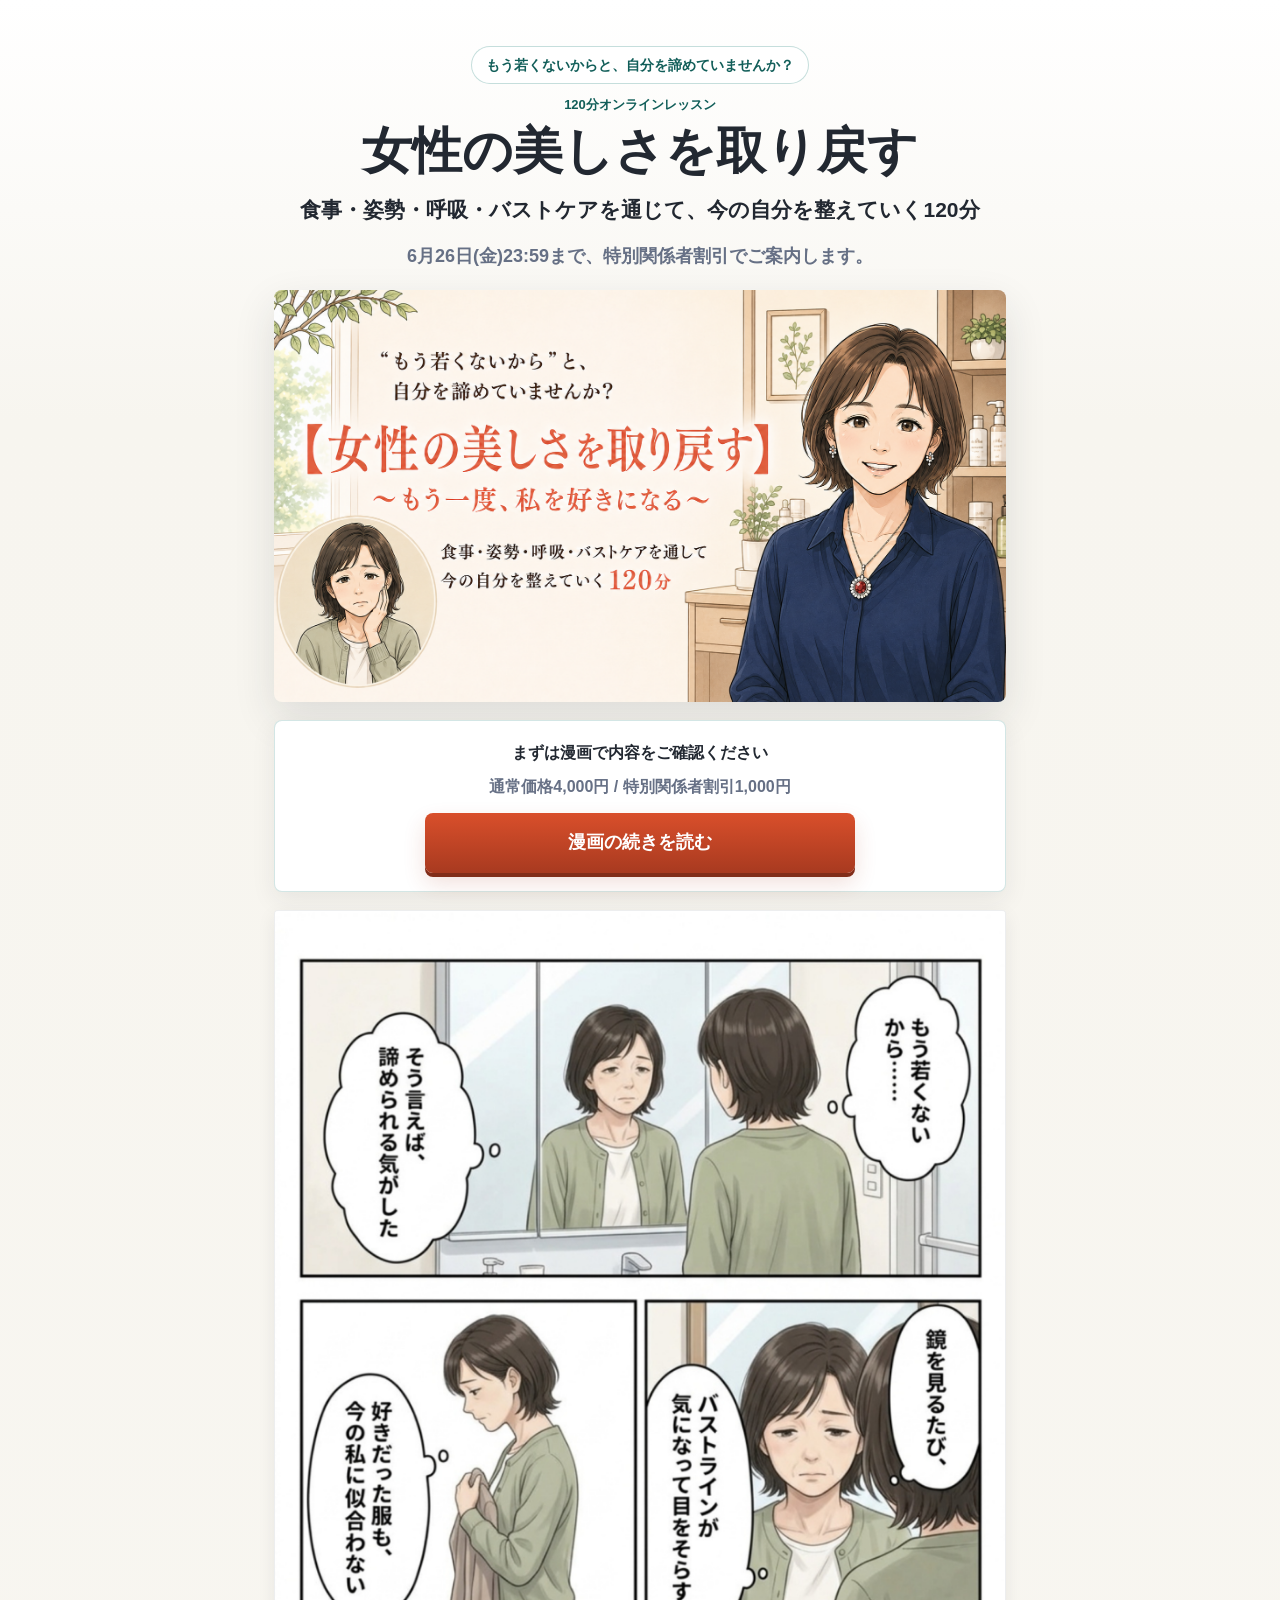
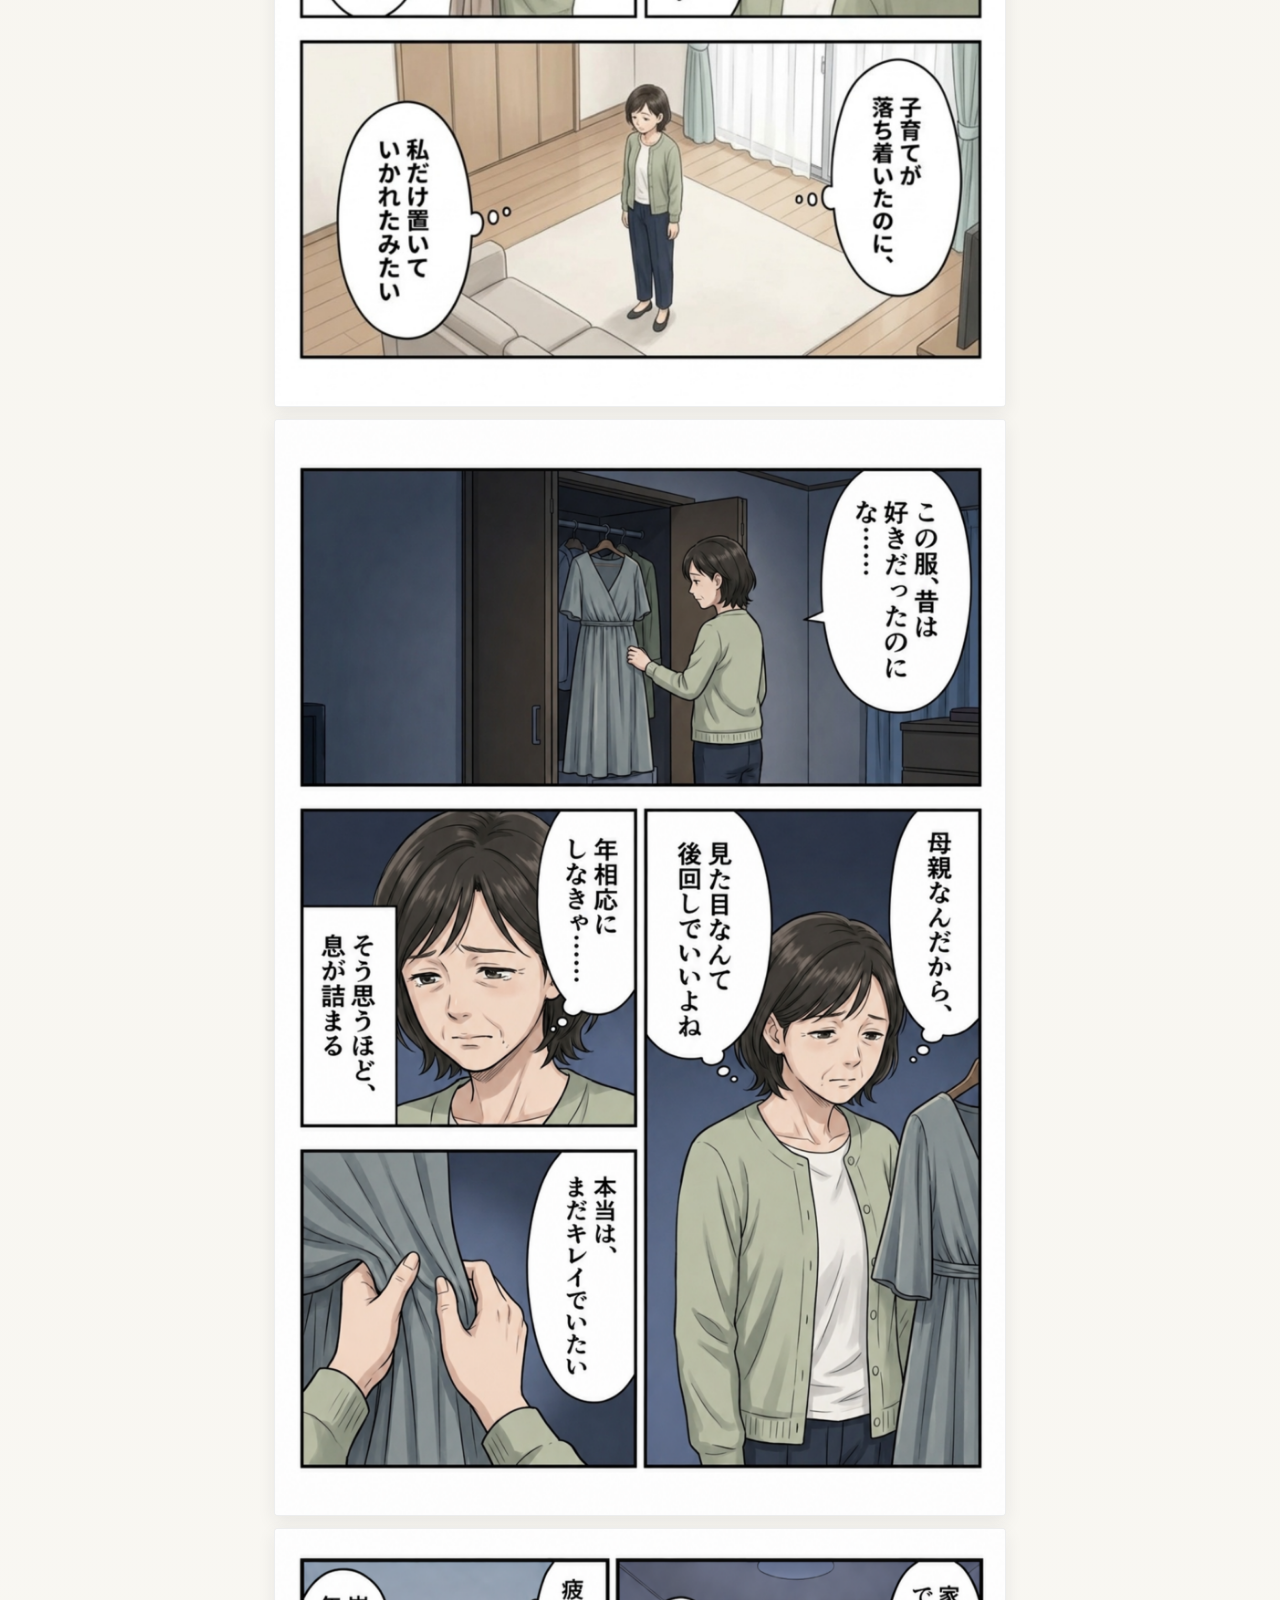
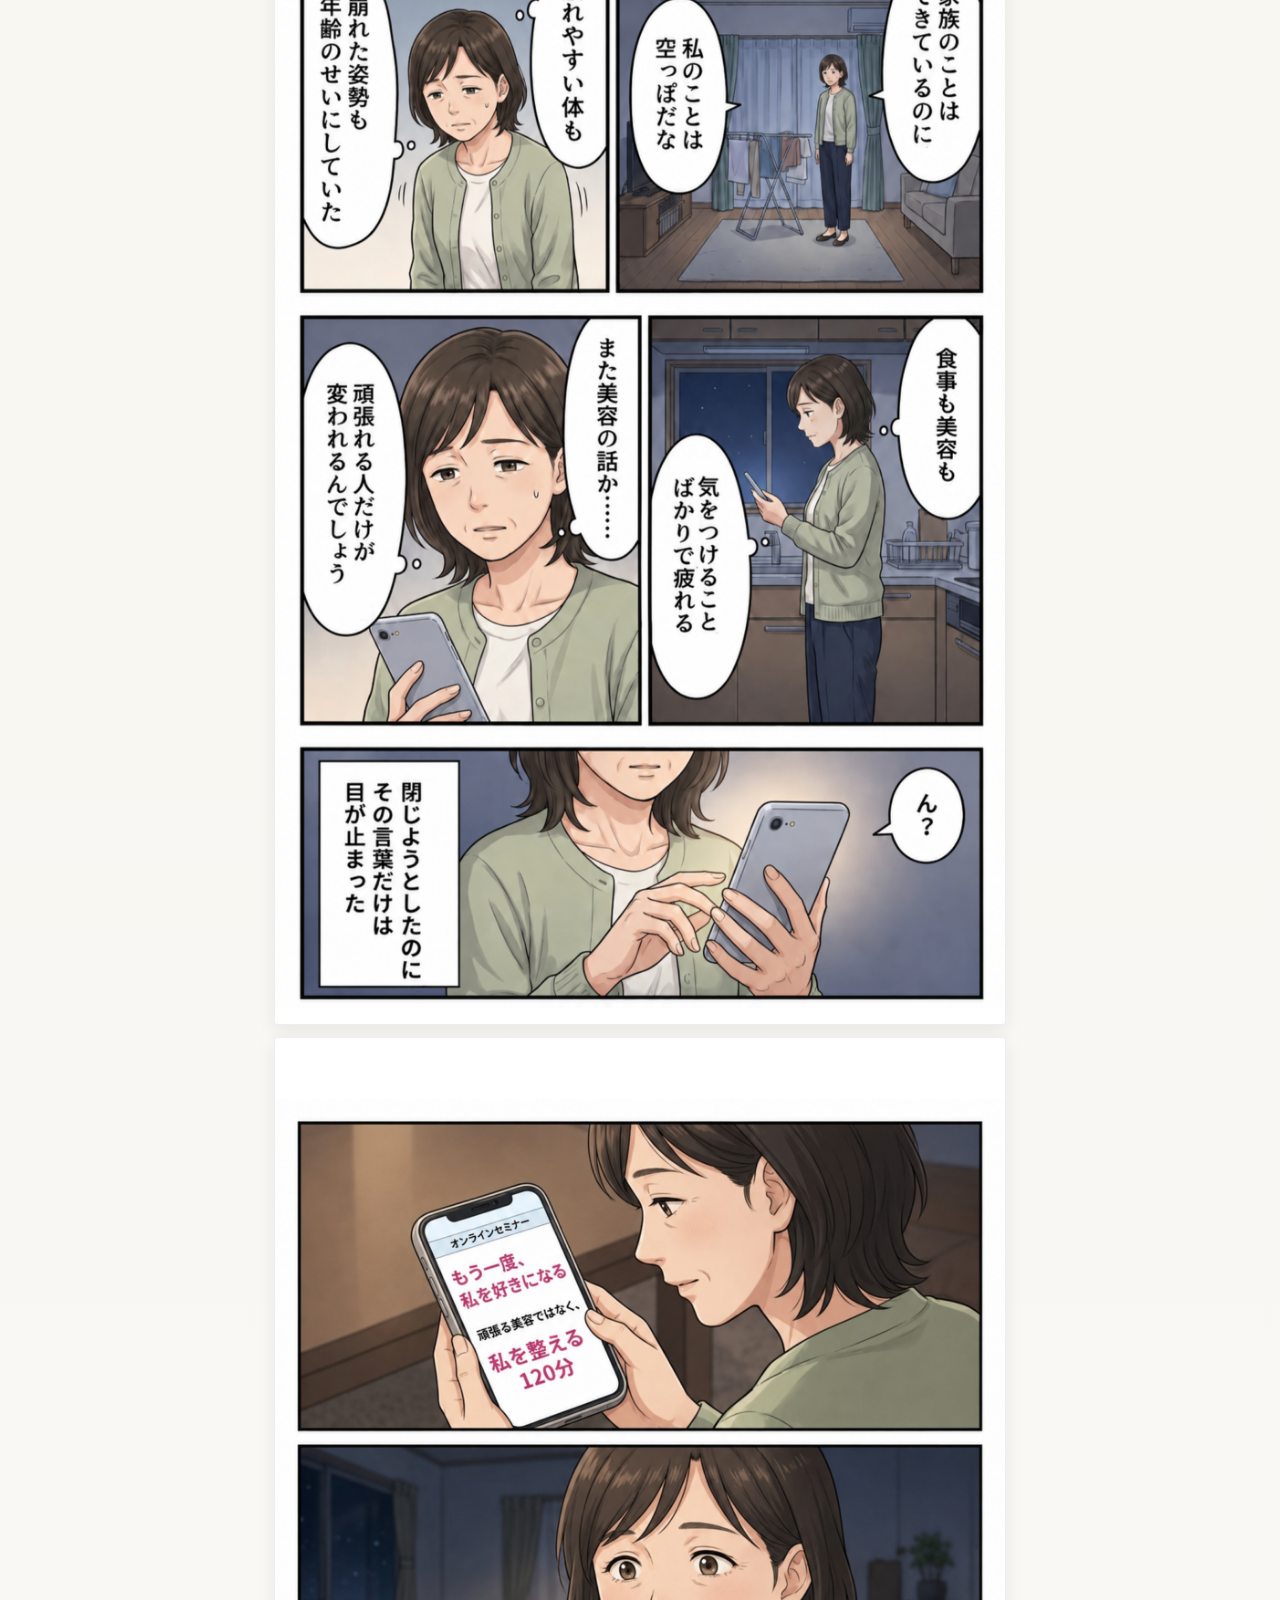
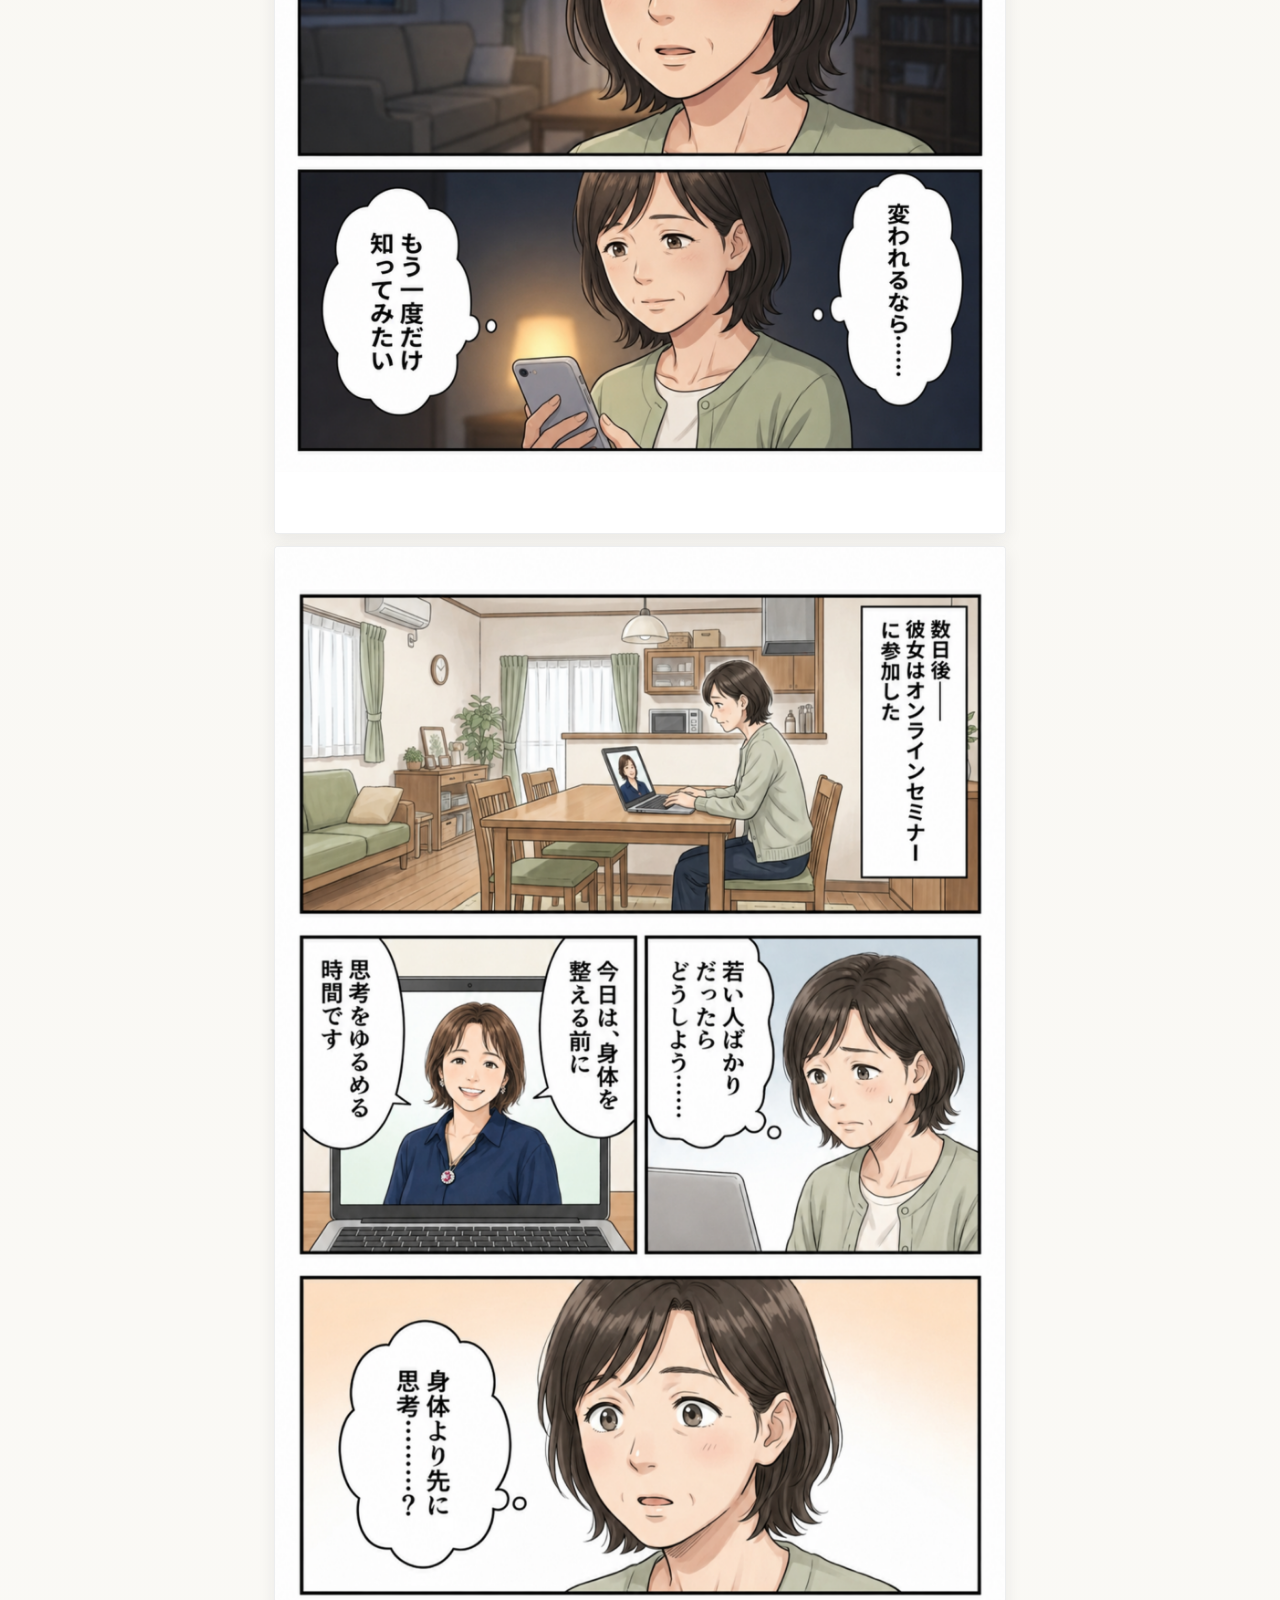
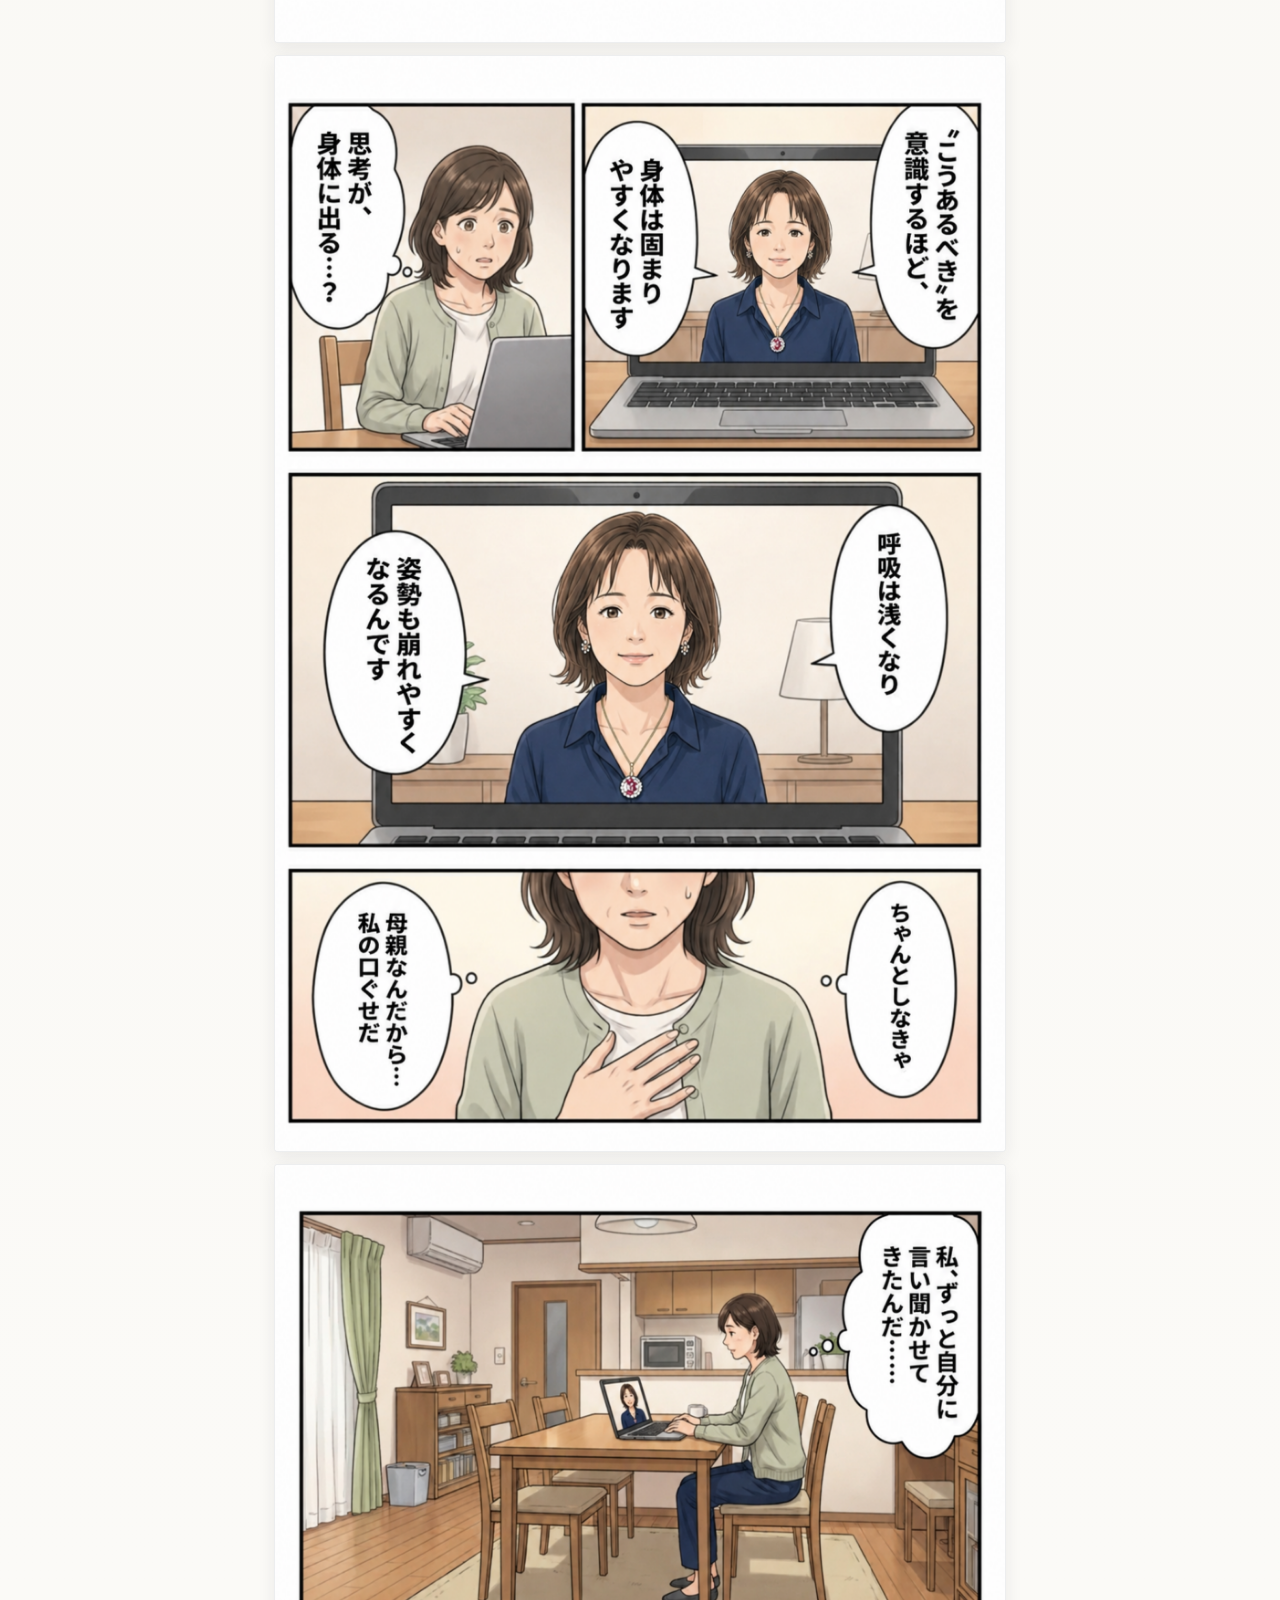
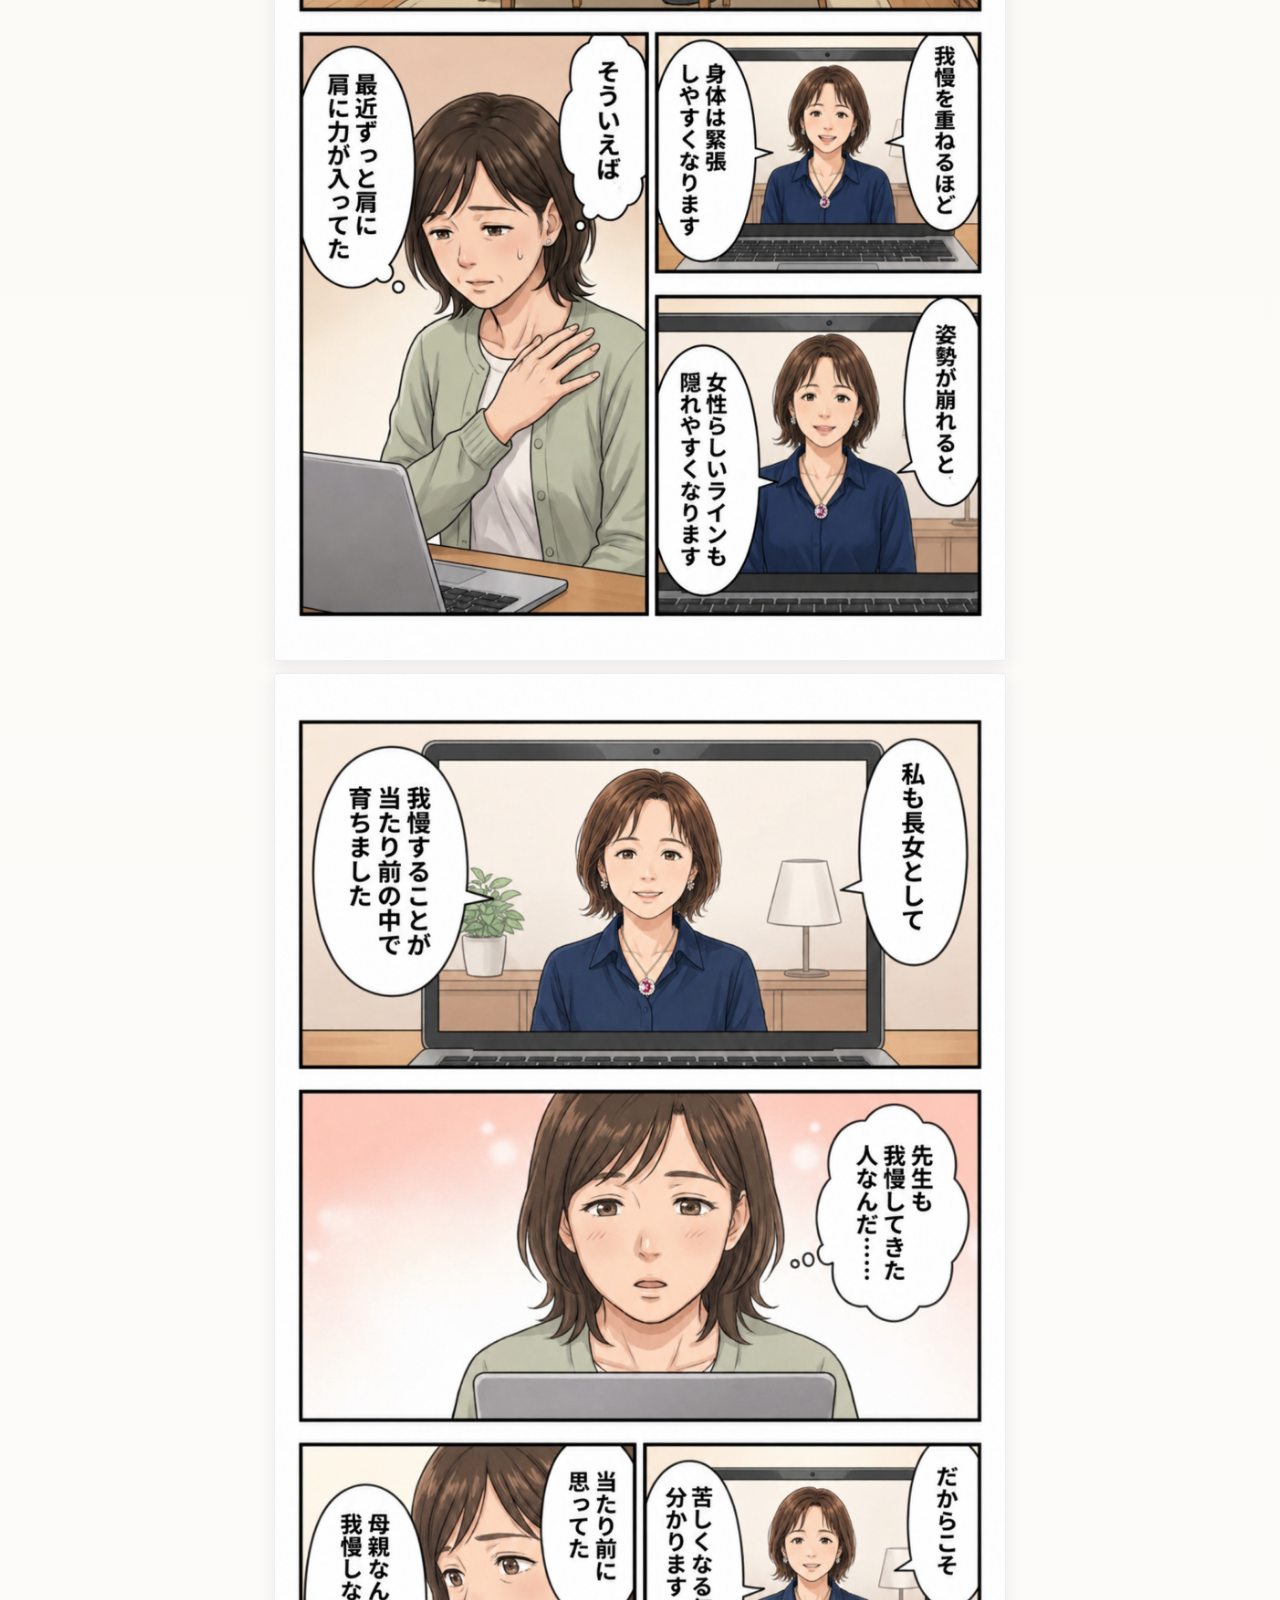
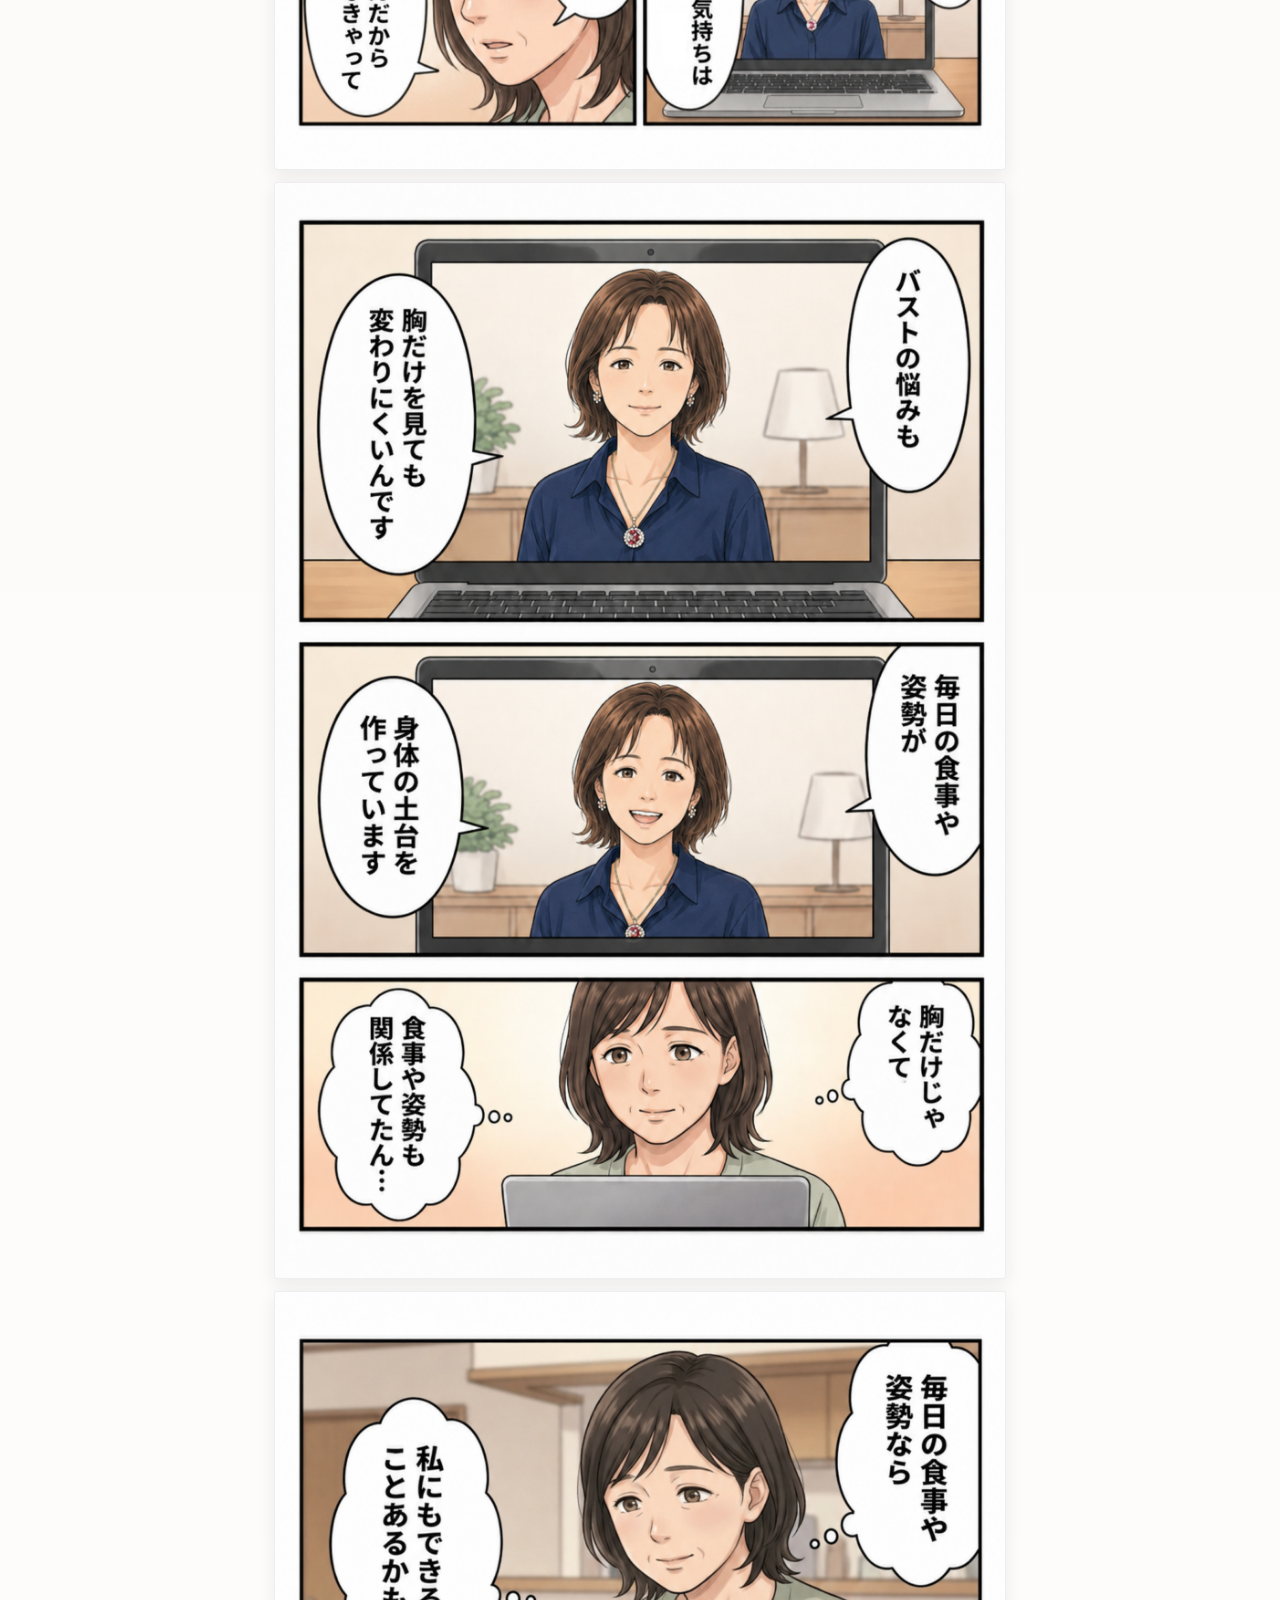
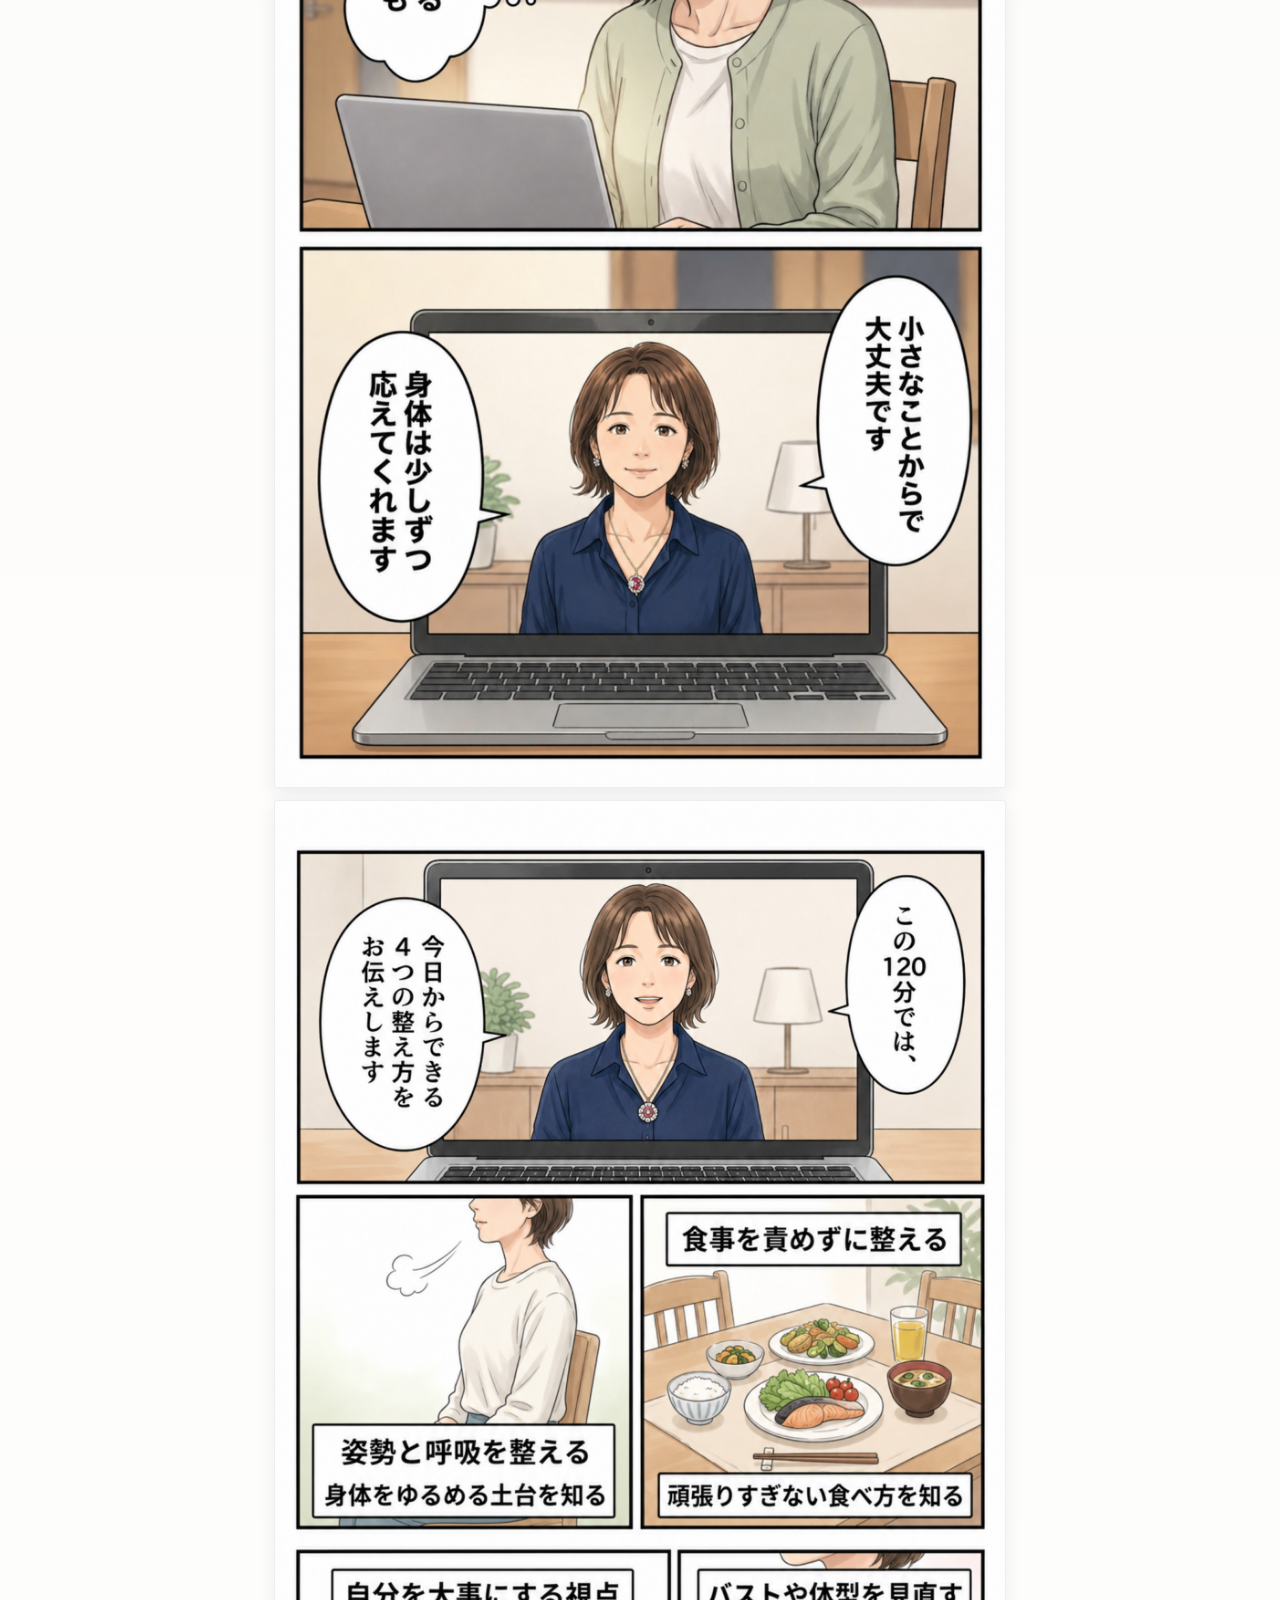
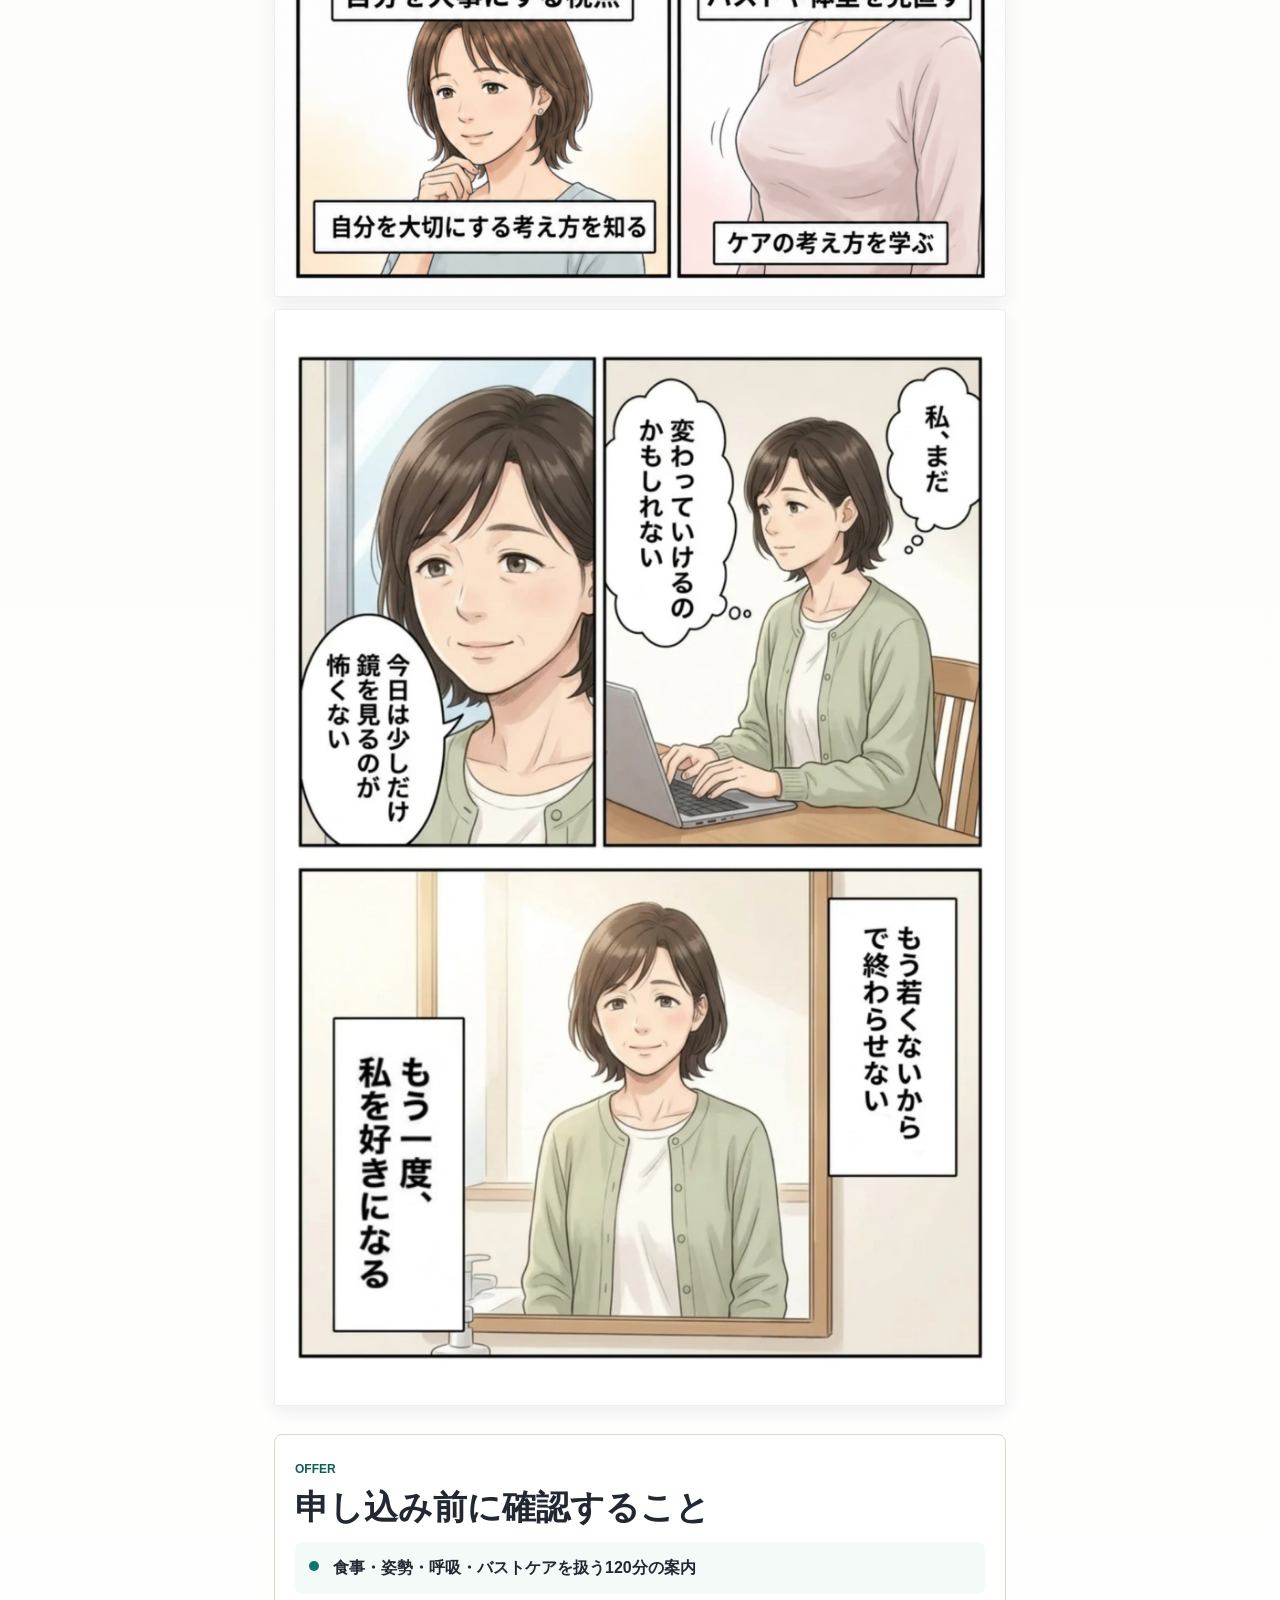
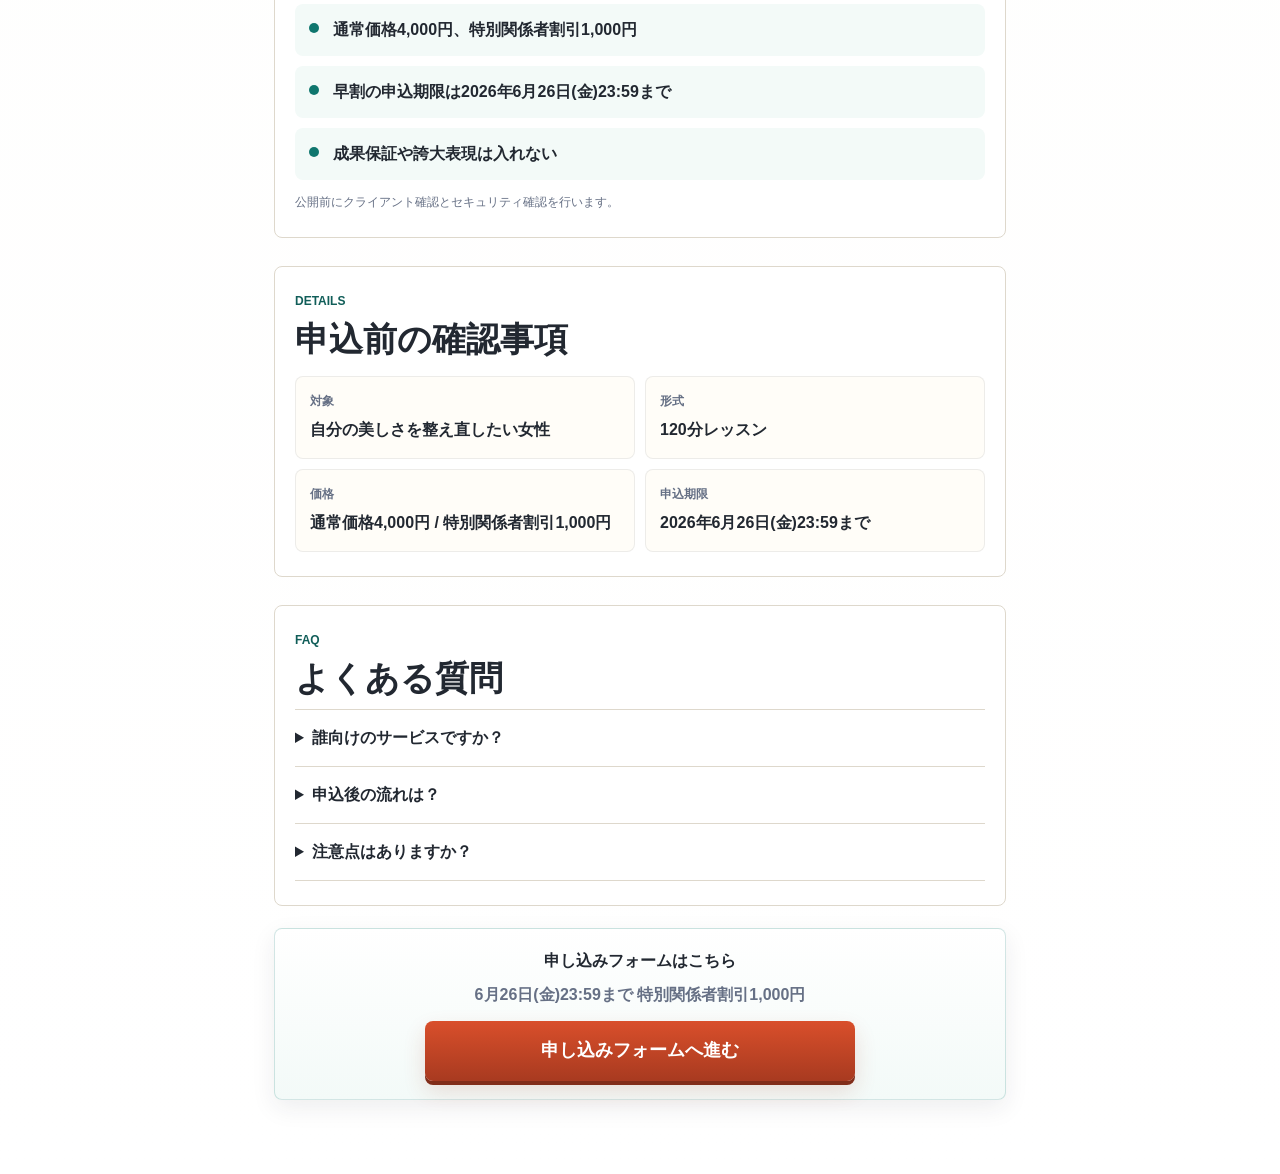
==== index.html @ bfe067d2 "Add initial manga LP" ====
<!doctype html>
<html lang="ja">
<head>
  <meta charset="utf-8">
  <meta name="viewport" content="width=device-width, initial-scale=1">
  <title>女性の美しさを取り戻す | 申し込み案内</title>
  <meta name="description" content="食事・姿勢・呼吸・バストケアを通じて、今の自分を整えていく120分の案内LPです。">
  <meta name="robots" content="noindex, nofollow">
  <link rel="stylesheet" href="style.css">
</head>
<body>
  <main class="page">
    <section class="hero" aria-labelledby="page-title">
      <p class="eyebrow">もう若くないからと、自分を諦めていませんか？</p>
      <p class="brand-label">120分オンラインレッスン</p>
      <h1 id="page-title">女性の美しさを取り戻す</h1>
      <p class="lead">食事・姿勢・呼吸・バストケアを通じて、今の自分を整えていく120分</p>
      <p class="sub-lead">6月26日(金)23:59まで、特別関係者割引でご案内します。</p>
      <img class="hero-image" src="assets/hero.png" width="1672" height="941" alt="女性の美しさを取り戻す ファーストビュー">
    </section>

    <section class="cta-band cta-band-top" aria-label="案内">
      <p class="cta-note">まずは漫画で内容をご確認ください</p>
      <p class="cta-note cta-note-sub">通常価格4,000円 / 特別関係者割引1,000円</p>
      <a class="cta-button" href="#manga">漫画の続きを読む</a>
    </section>

    <section id="manga" class="manga-reader" aria-label="漫画本編">
      <img src="assets/manga/01.png" width="1600" height="2400" alt="漫画本編 1ページ目">
      <img src="assets/manga/02.png" width="1600" height="2400" alt="漫画本編 2ページ目">
      <img src="assets/manga/03.png" width="1600" height="2400" alt="漫画本編 3ページ目">
      <img src="assets/manga/04.png" width="1600" height="2400" alt="漫画本編 4ページ目">
      <img src="assets/manga/05.png" width="1600" height="2400" alt="漫画本編 5ページ目">
      <img src="assets/manga/06.png" width="1600" height="2400" alt="漫画本編 6ページ目">
      <img src="assets/manga/07.png" width="1600" height="2400" alt="漫画本編 7ページ目">
      <img src="assets/manga/08.png" width="1600" height="2400" alt="漫画本編 8ページ目">
      <img src="assets/manga/09.png" width="1600" height="2400" alt="漫画本編 9ページ目">
      <img src="assets/manga/10.png" width="1600" height="2400" alt="漫画本編 10ページ目">
      <img src="assets/manga/11.png" width="1600" height="2400" alt="漫画本編 11ページ目">
      <img src="assets/manga/12.png" width="1600" height="2400" alt="漫画本編 12ページ目">
    </section>

    <section class="section-card" aria-labelledby="offer-title">
      <p class="section-label">Offer</p>
      <h2 id="offer-title">申し込み前に確認すること</h2>
      <ul class="plain-list">
        <li>食事・姿勢・呼吸・バストケアを扱う120分の案内</li>
        <li>通常価格4,000円、特別関係者割引1,000円</li>
        <li>早割の申込期限は2026年6月26日(金)23:59まで</li>
        <li>成果保証や誇大表現は入れない</li>
      </ul>
      <p class="notice">公開前にクライアント確認とセキュリティ確認を行います。</p>
    </section>

    <section class="section-card" aria-labelledby="details-title">
      <p class="section-label">Details</p>
      <h2 id="details-title">申込前の確認事項</h2>
      <dl class="details-grid">
        <div>
          <dt>対象</dt>
          <dd>自分の美しさを整え直したい女性</dd>
        </div>
        <div>
          <dt>形式</dt>
          <dd>120分レッスン</dd>
        </div>
        <div>
          <dt>価格</dt>
          <dd>通常価格4,000円 / 特別関係者割引1,000円</dd>
        </div>
        <div>
          <dt>申込期限</dt>
          <dd>2026年6月26日(金)23:59まで</dd>
        </div>
      </dl>
    </section>

    <section class="section-card faq" aria-labelledby="faq-title">
      <p class="section-label">FAQ</p>
      <h2 id="faq-title">よくある質問</h2>
      <details>
        <summary>誰向けのサービスですか？</summary>
        <p>確認済みの対象者だけをここに入れます。</p>
      </details>
      <details>
        <summary>申込後の流れは？</summary>
        <p>申し込みフォームのURLが確定したら、申込後の案内文を掲載します。</p>
      </details>
      <details>
        <summary>注意点はありますか？</summary>
        <p>契約条件、キャンセル条件、免責事項など、公開してよい内容だけを入れます。</p>
      </details>
    </section>

    <section id="apply" class="cta-band cta-band-bottom" aria-label="最終案内">
      <p class="cta-note">申し込みフォームはこちら</p>
      <p class="cta-note cta-note-sub">6月26日(金)23:59まで 特別関係者割引1,000円</p>
      <a class="cta-button" href="#" aria-disabled="true">申し込みフォームへ進む</a>
    </section>
  </main>
</body>
</html>
---- style.css ----
:root {
  color-scheme: light;
  --bg: #f7f5ef;
  --paper: #ffffff;
  --ink: #222831;
  --muted: #667085;
  --line: #ded8cc;
  --accent: #0f766e;
  --accent-dark: #115e59;
  --cta: #d94f2b;
  --cta-dark: #a83a20;
  --shadow: 0 16px 42px rgba(34, 40, 49, 0.12);
}

* {
  box-sizing: border-box;
}

html {
  scroll-behavior: smooth;
}

body {
  margin: 0;
  background: linear-gradient(180deg, #fff 0, var(--bg) 420px, #fff 100%);
  color: var(--ink);
  font-family: -apple-system, BlinkMacSystemFont, "Hiragino Sans", "Yu Gothic", "YuGothic", "Noto Sans JP", sans-serif;
  line-height: 1.75;
}

a {
  color: inherit;
}

.page {
  width: min(100%, 760px);
  margin: 0 auto;
  padding: 22px 14px 56px;
}

.hero {
  padding: 16px 0 0;
  text-align: center;
}

.eyebrow {
  display: inline-block;
  margin: 0 0 10px;
  max-width: min(100%, 34em);
  padding: 8px 14px;
  border: 1px solid rgba(15, 118, 110, 0.24);
  border-radius: 999px;
  background: rgba(255, 255, 255, 0.86);
  color: var(--accent-dark);
  font-size: 14px;
  font-weight: 800;
  line-height: 1.45;
}

.brand-label {
  margin: 0 0 6px;
  color: var(--accent-dark);
  font-size: 13px;
  font-weight: 900;
}

h1,
h2,
p {
  overflow-wrap: anywhere;
}

h1 {
  margin: 0;
  font-size: clamp(30px, 8vw, 50px);
  line-height: 1.14;
  letter-spacing: 0;
}

.lead {
  margin: 12px 0 18px;
  color: var(--ink);
  font-size: clamp(16px, 4vw, 21px);
  font-weight: 900;
}

.sub-lead {
  margin: -6px 0 18px;
  color: var(--muted);
  font-size: clamp(15px, 3.8vw, 18px);
  font-weight: 700;
}

.hero-image,
.manga-reader img {
  display: block;
  width: 100%;
  height: auto;
  background: var(--paper);
}

.hero-image {
  border-radius: 8px;
  box-shadow: var(--shadow);
}

.cta-band {
  margin: 18px 0;
  padding: 18px;
  border: 1px solid rgba(15, 118, 110, 0.18);
  border-radius: 8px;
  background: var(--paper);
  text-align: center;
  box-shadow: 0 8px 24px rgba(34, 40, 49, 0.08);
}

.cta-note {
  margin: 0 0 12px;
  color: var(--ink);
  font-weight: 800;
  text-align: center;
}

.cta-note-sub {
  margin-top: -6px;
  color: var(--muted);
}

.cta-button {
  display: inline-flex;
  align-items: center;
  justify-content: center;
  width: min(100%, 430px);
  min-height: 58px;
  padding: 14px 22px;
  border-radius: 8px;
  background: linear-gradient(180deg, var(--cta), var(--cta-dark));
  color: #fff;
  font-size: 18px;
  font-weight: 900;
  text-decoration: none;
  box-shadow: 0 4px 0 #812d19, 0 10px 22px rgba(168, 58, 32, 0.16);
}

.cta-button:focus-visible {
  outline: 4px solid rgba(15, 118, 110, 0.32);
  outline-offset: 4px;
}

.manga-reader {
  display: grid;
  gap: 8px;
  margin: 0 auto;
}

.manga-reader img {
  border: 1px solid rgba(34, 40, 49, 0.08);
  border-radius: 4px;
  box-shadow: 0 6px 18px rgba(34, 40, 49, 0.08);
}

.section-card {
  margin: 28px 0 18px;
  padding: 24px 20px;
  border: 1px solid var(--line);
  border-radius: 8px;
  background: rgba(255, 255, 255, 0.94);
}

.section-label {
  margin: 0 0 6px;
  color: var(--accent-dark);
  font-size: 12px;
  font-weight: 900;
  letter-spacing: 0;
  text-transform: uppercase;
}

h2 {
  margin: 0 0 10px;
  font-size: clamp(22px, 6vw, 34px);
  line-height: 1.24;
  letter-spacing: 0;
}

.plain-list {
  margin: 14px 0 0;
  padding: 0;
  list-style: none;
}

.plain-list li {
  position: relative;
  margin: 10px 0;
  padding: 12px 12px 12px 38px;
  border-radius: 8px;
  background: #f3faf8;
  font-weight: 800;
}

.plain-list li::before {
  content: "";
  position: absolute;
  left: 14px;
  top: 19px;
  width: 10px;
  height: 10px;
  border-radius: 999px;
  background: var(--accent);
}

.details-grid {
  display: grid;
  gap: 10px;
  margin: 16px 0 0;
}

.details-grid div {
  display: grid;
  gap: 4px;
  padding: 14px;
  border: 1px solid rgba(34, 40, 49, 0.08);
  border-radius: 8px;
  background: #fffdf8;
}

.details-grid dt {
  color: var(--muted);
  font-size: 12px;
  font-weight: 900;
}

.details-grid dd {
  margin: 0;
  font-weight: 800;
}

.faq details {
  border-top: 1px solid var(--line);
  padding: 14px 0;
}

.faq details:last-child {
  border-bottom: 1px solid var(--line);
}

.faq summary {
  cursor: pointer;
  font-weight: 900;
}

.faq details p {
  margin: 10px 0 0;
  color: var(--muted);
}

.notice {
  margin: 12px 0 0;
  color: var(--muted);
  font-size: 12px;
}

.cta-band-bottom {
  margin-top: 22px;
  background: linear-gradient(180deg, #ffffff 0%, #f3faf8 100%);
}

@media (min-width: 820px) {
  .page {
    padding-top: 30px;
  }

  .manga-reader {
    gap: 12px;
  }

  .details-grid {
    grid-template-columns: repeat(2, minmax(0, 1fr));
  }
}
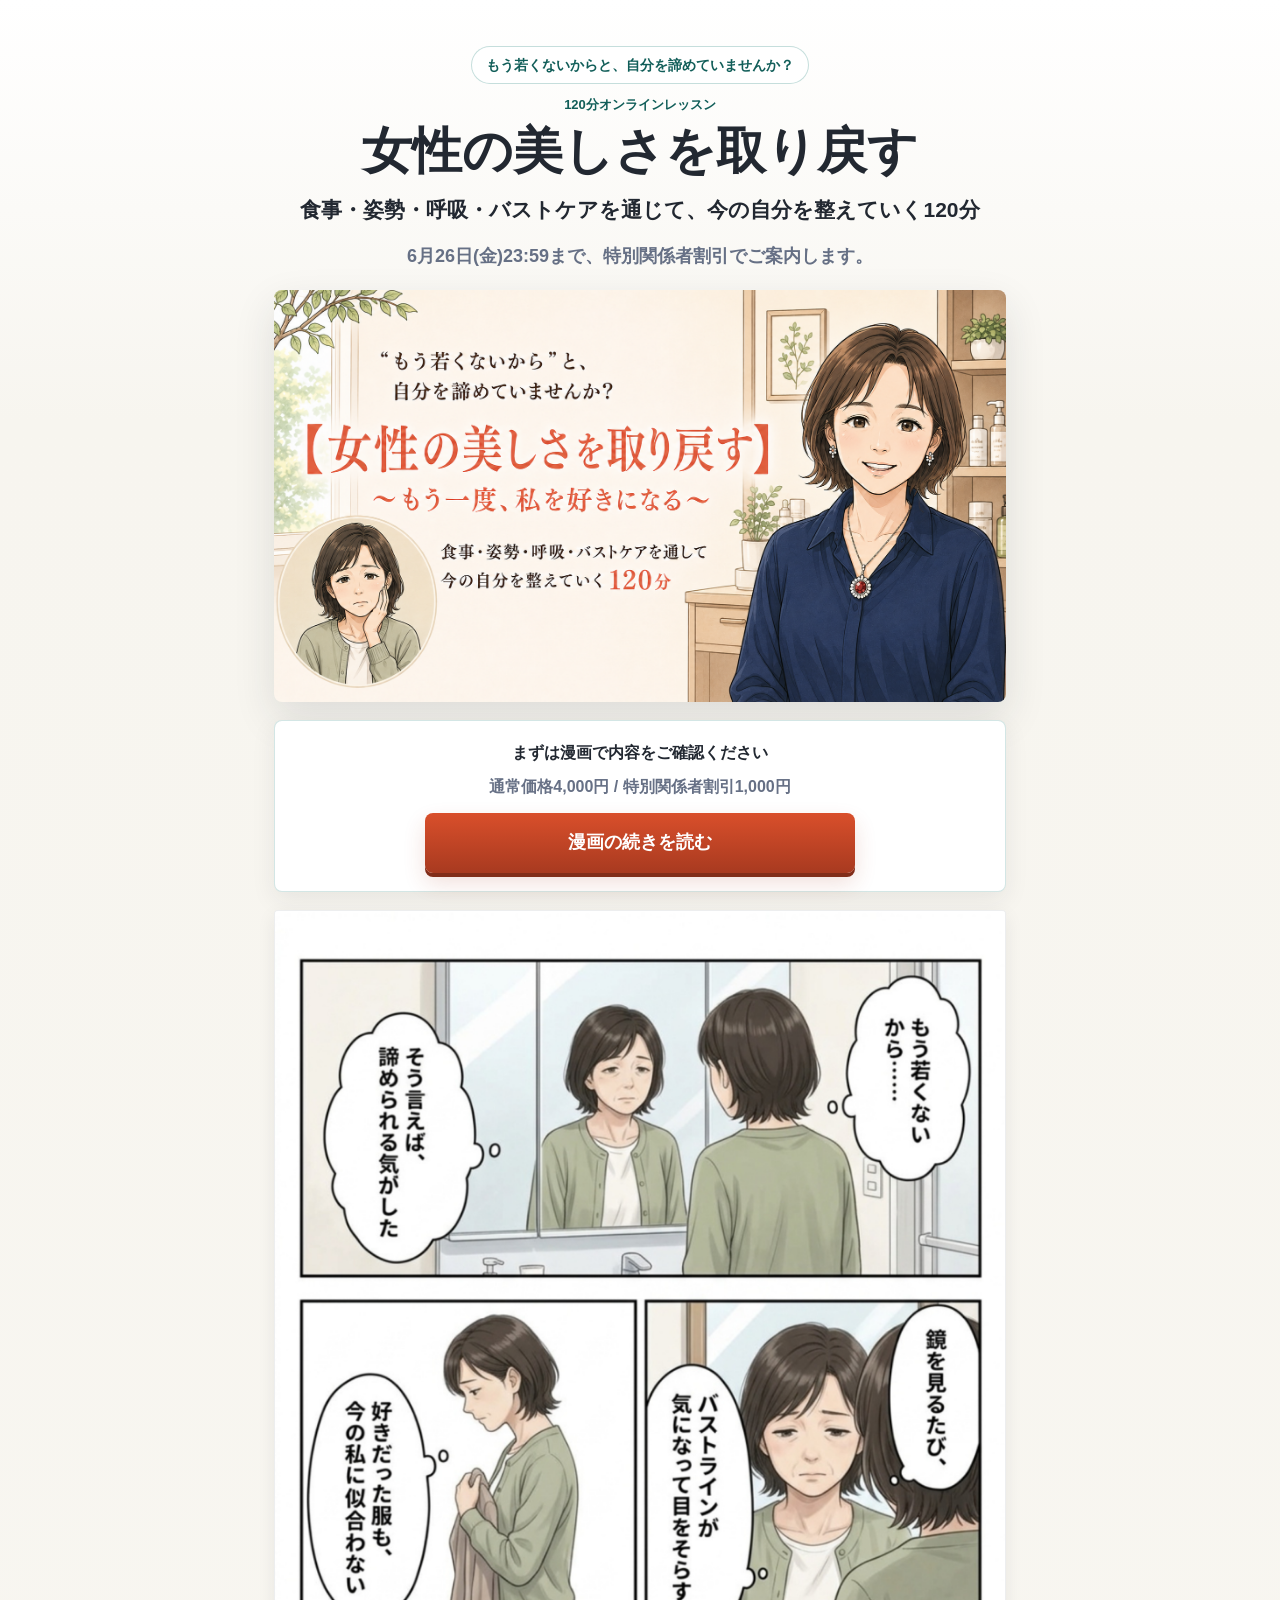
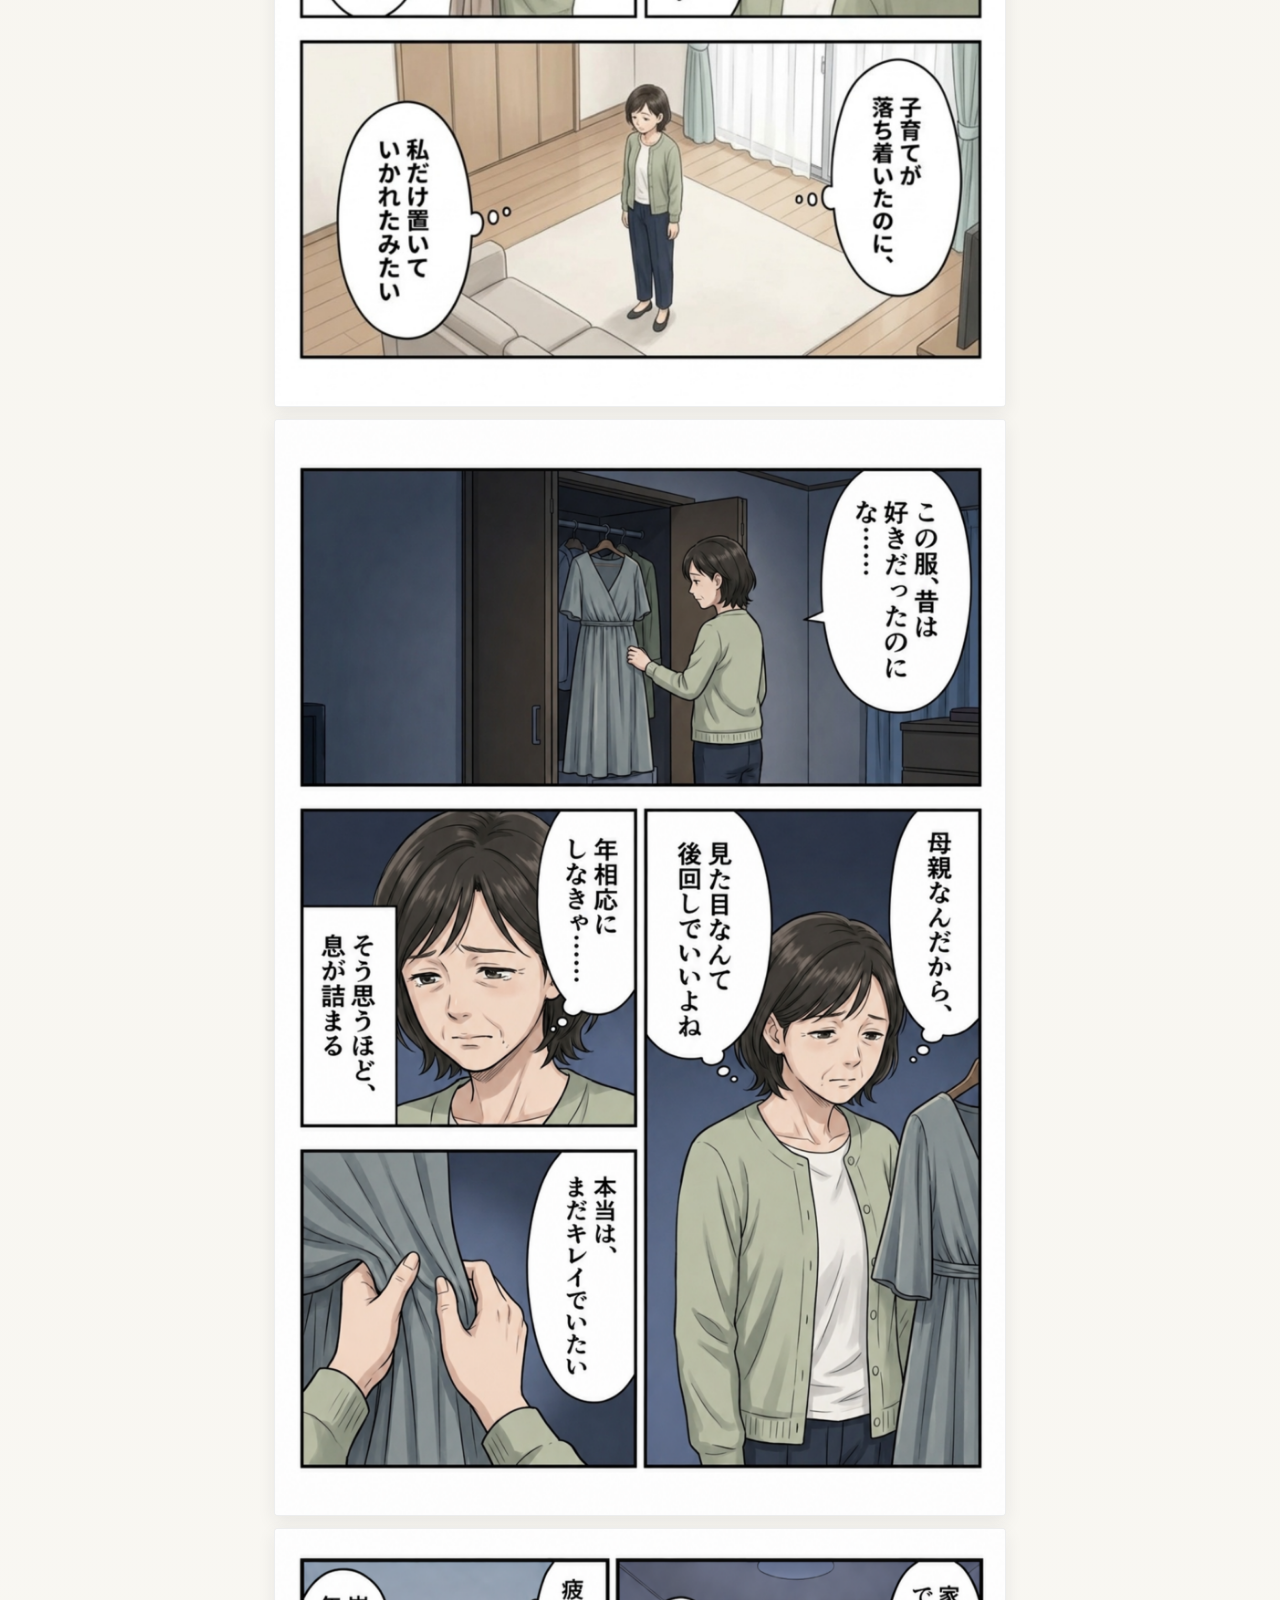
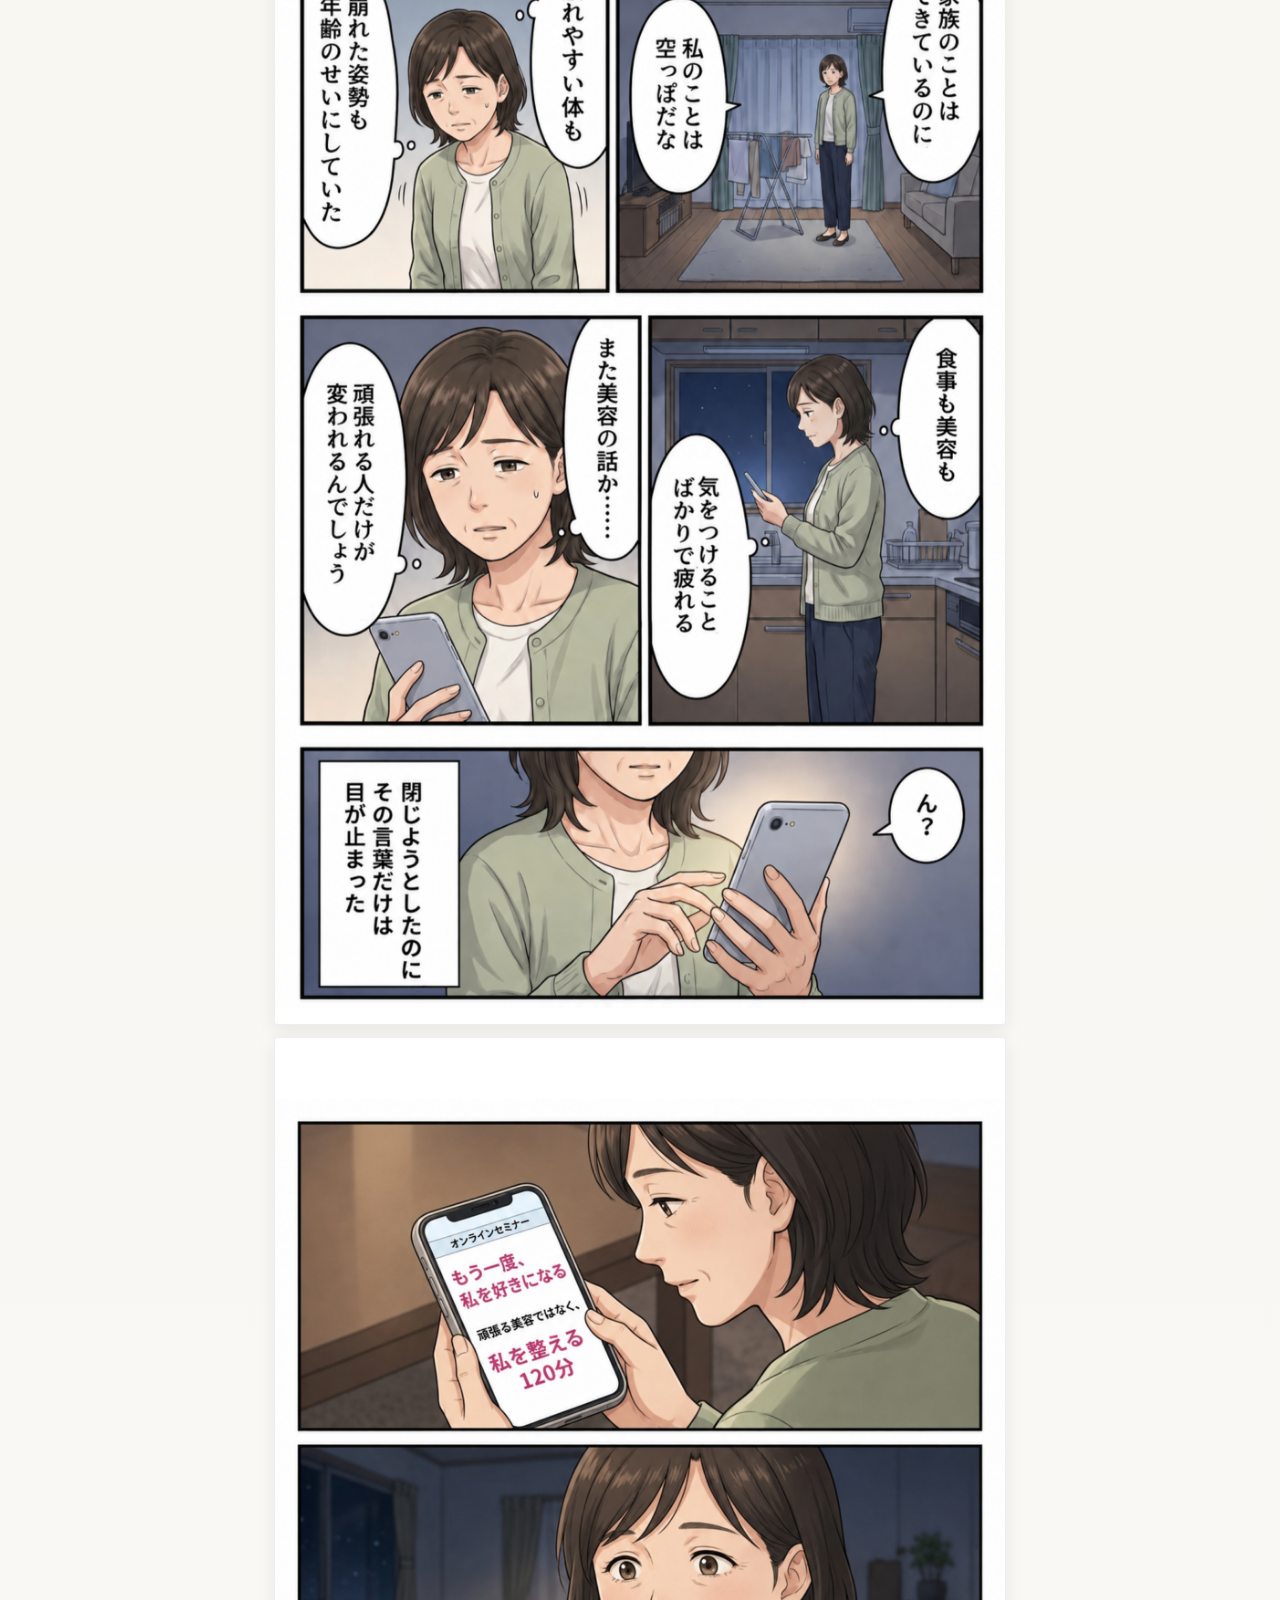
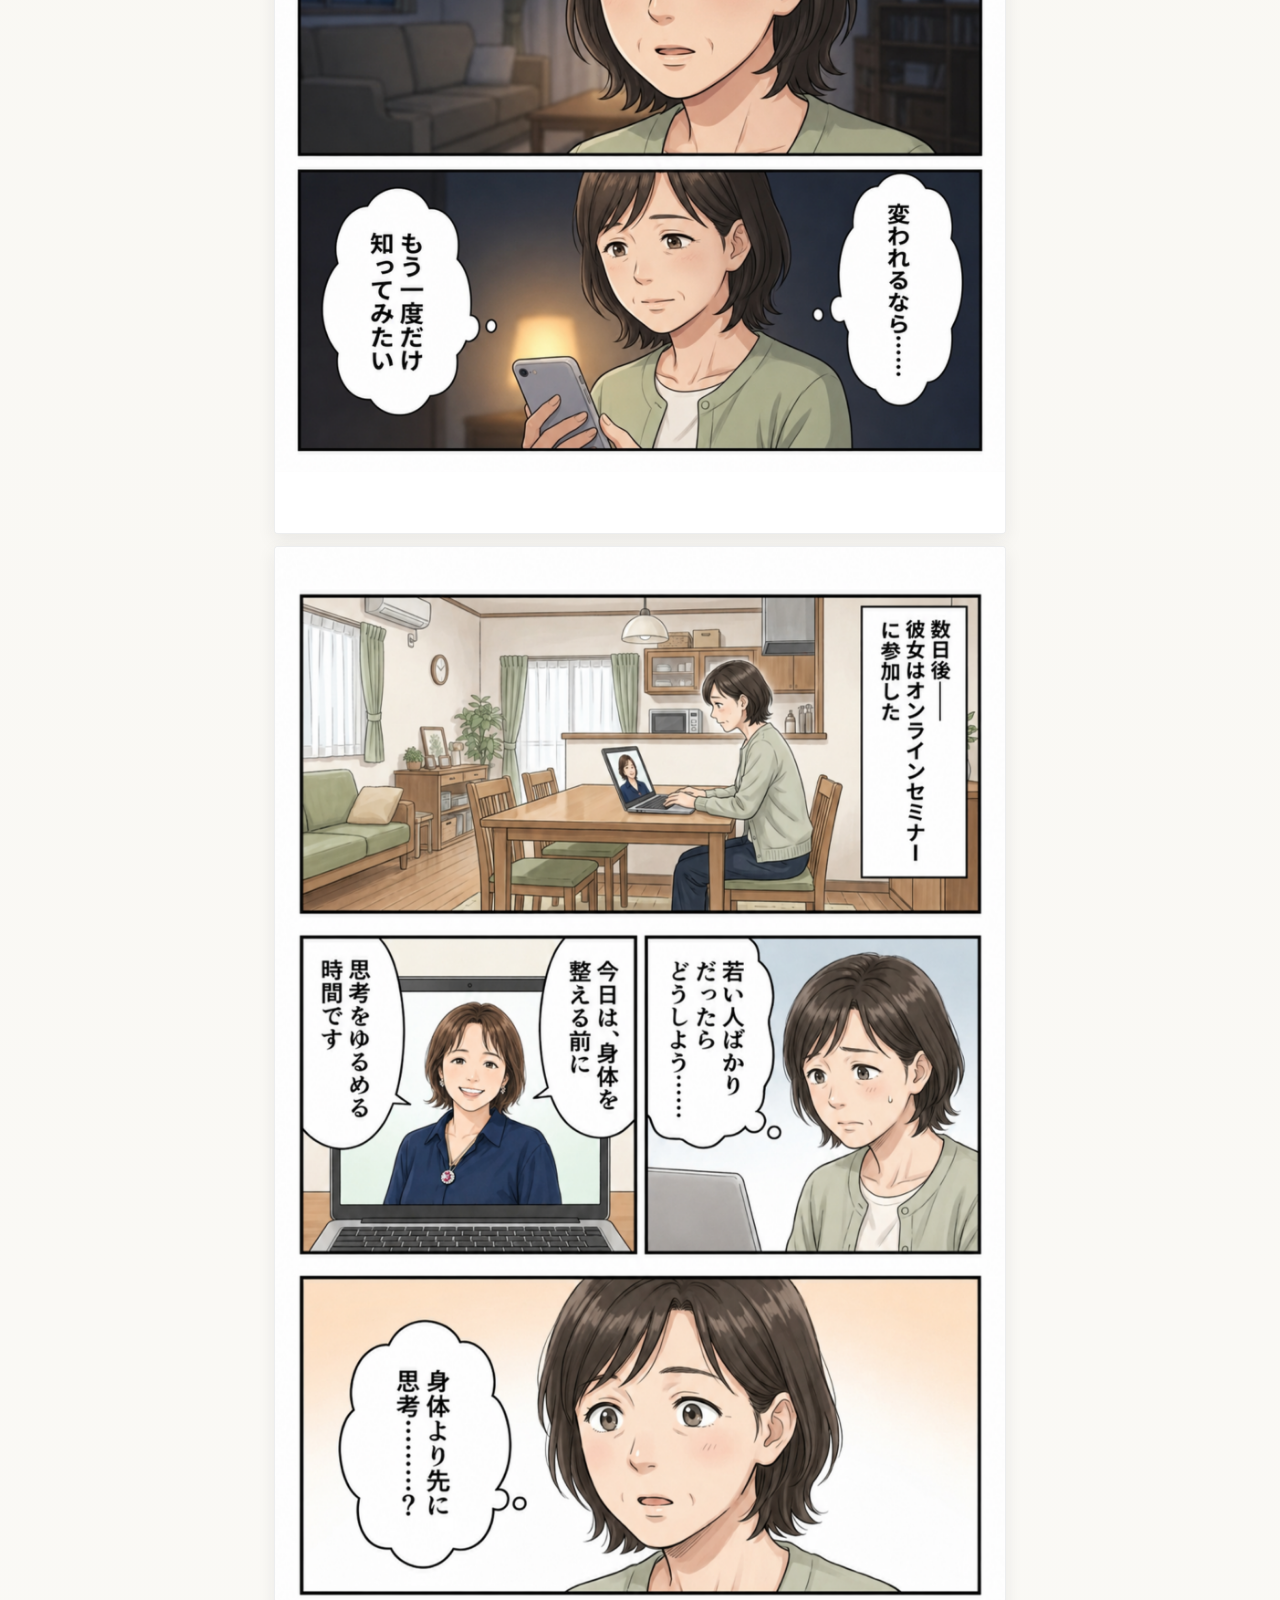
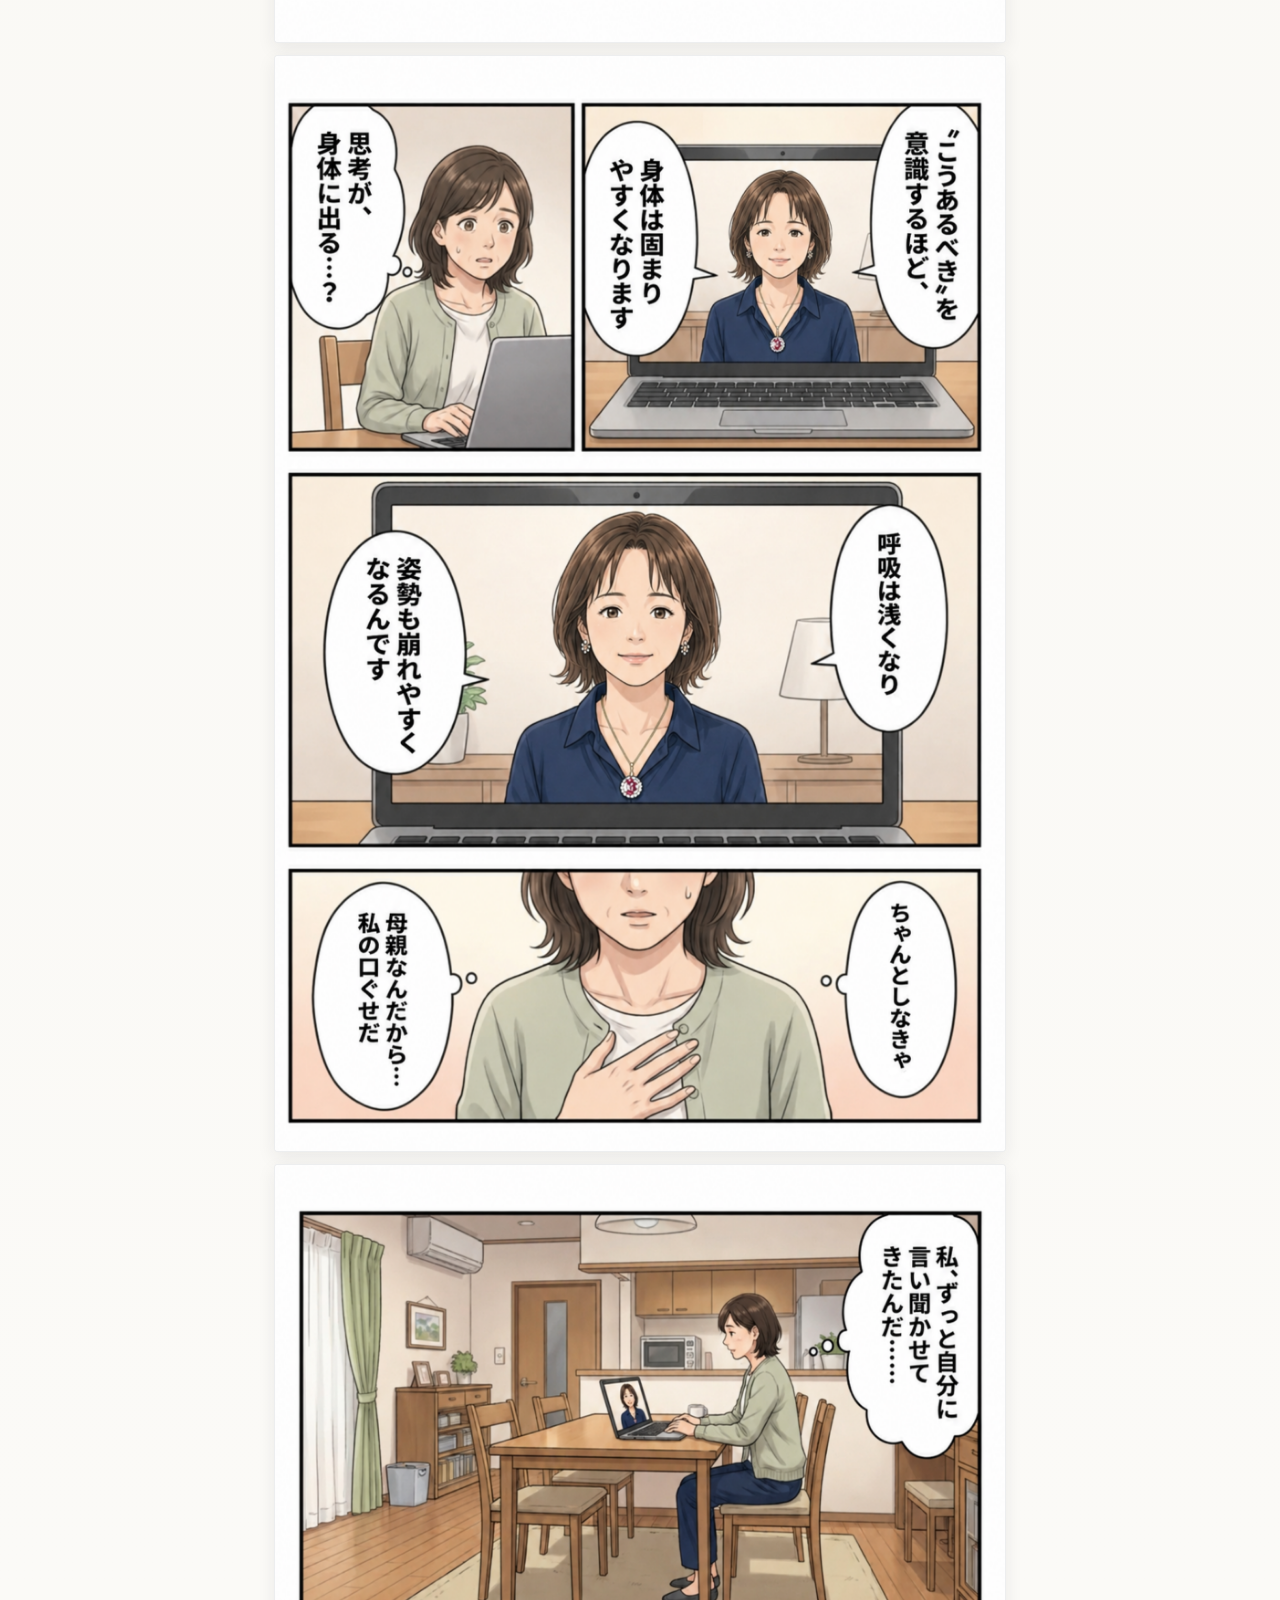
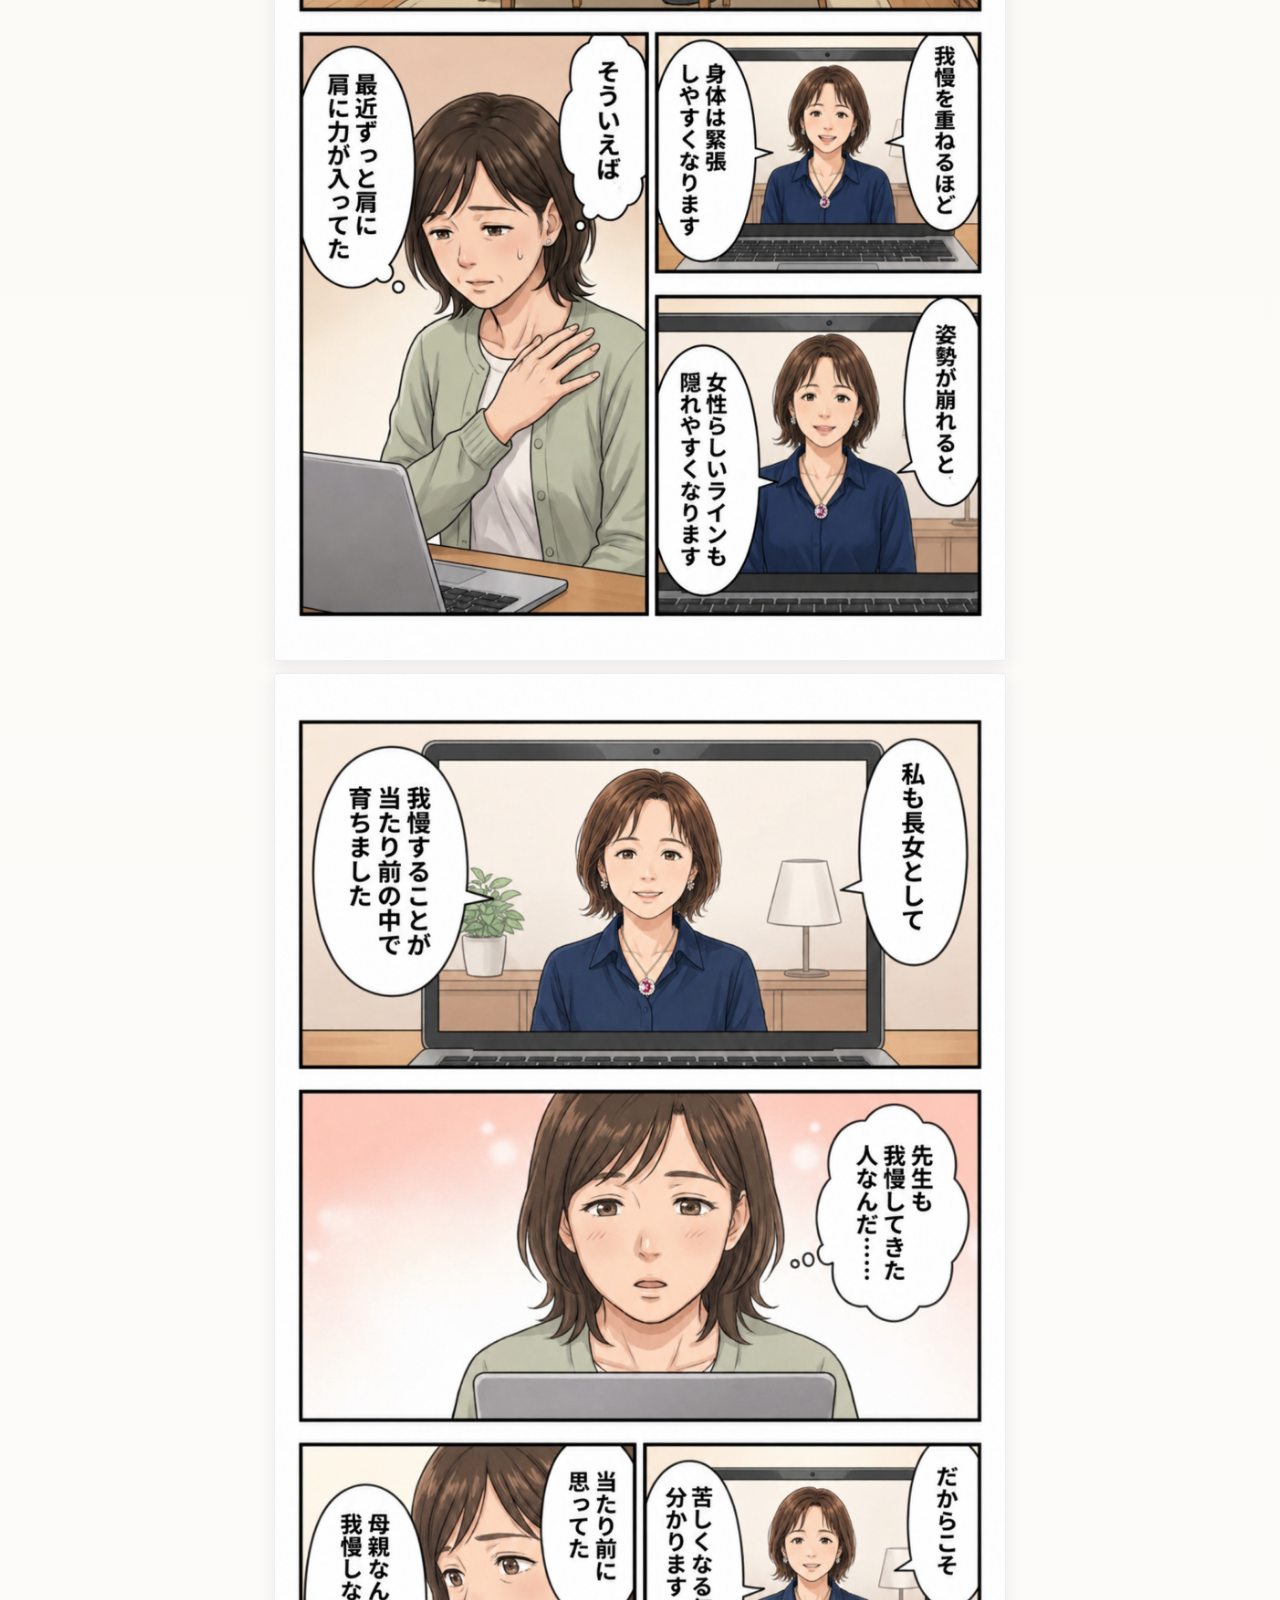
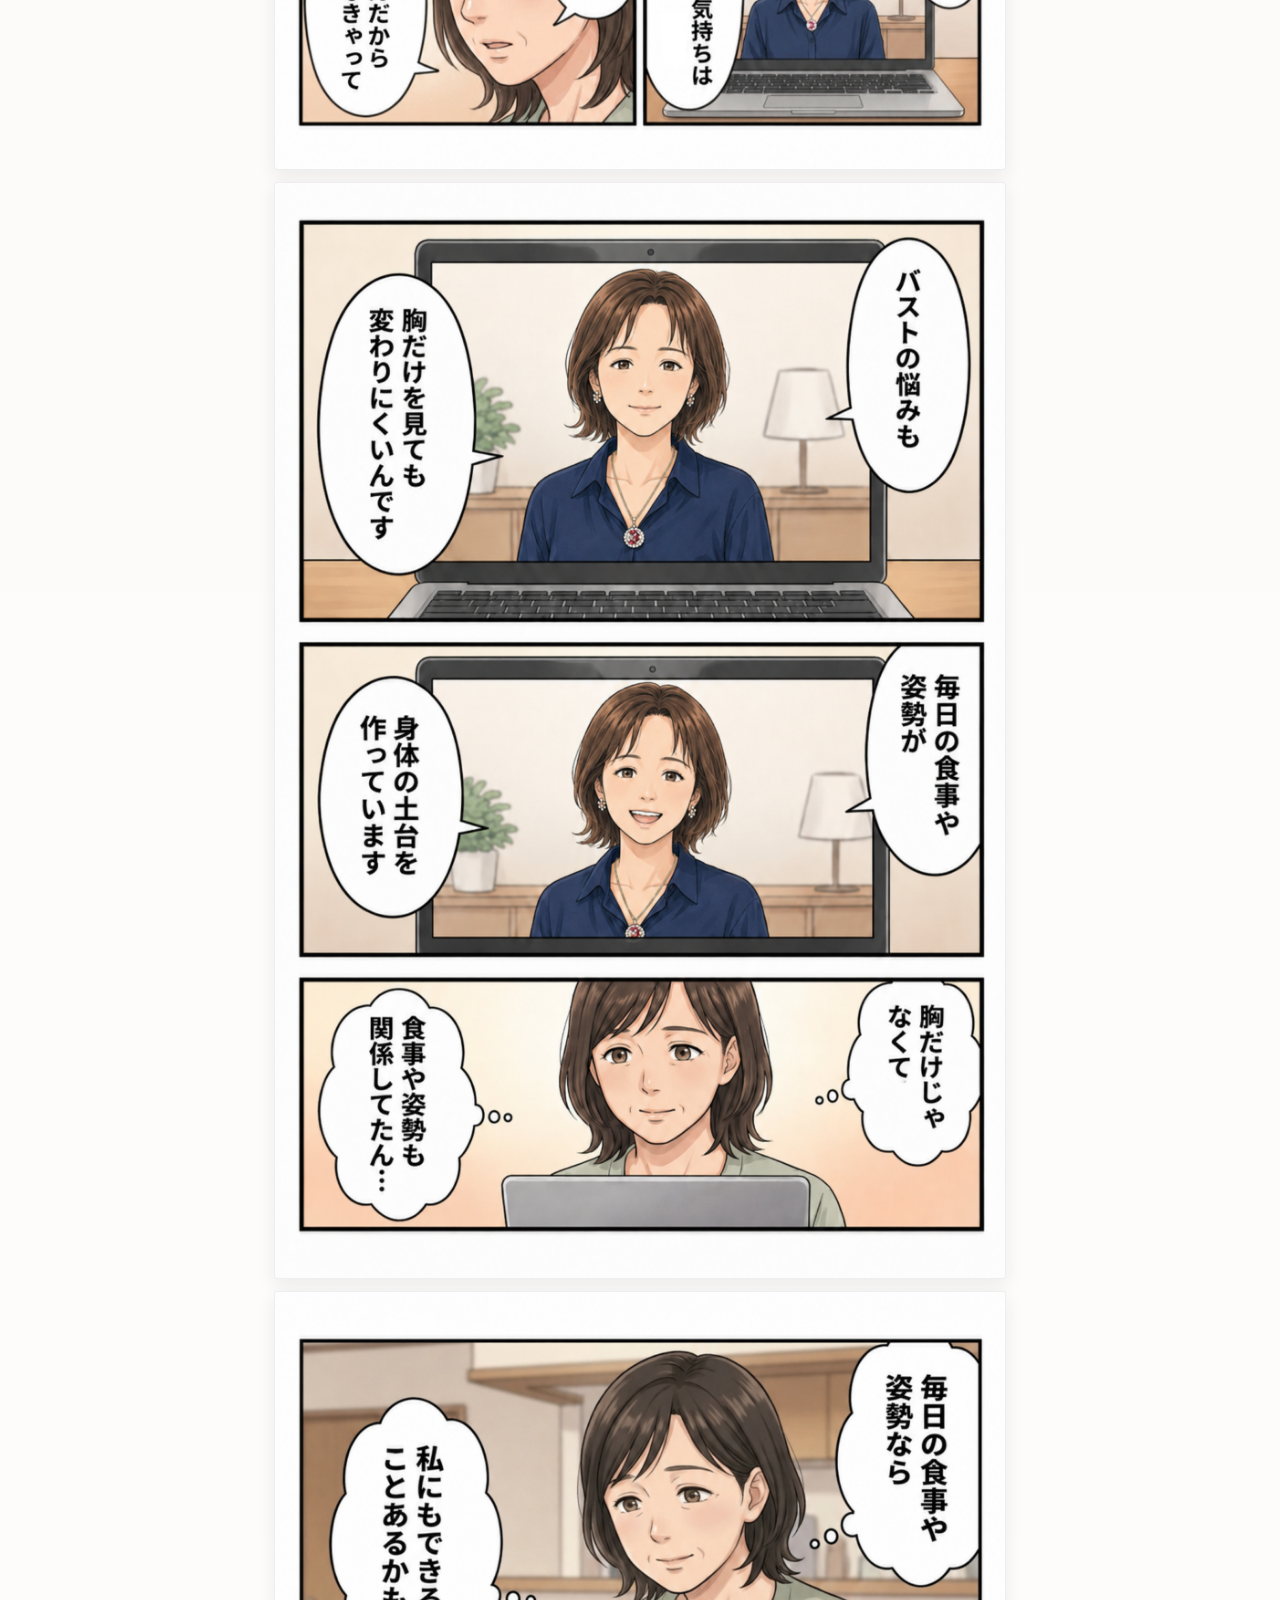
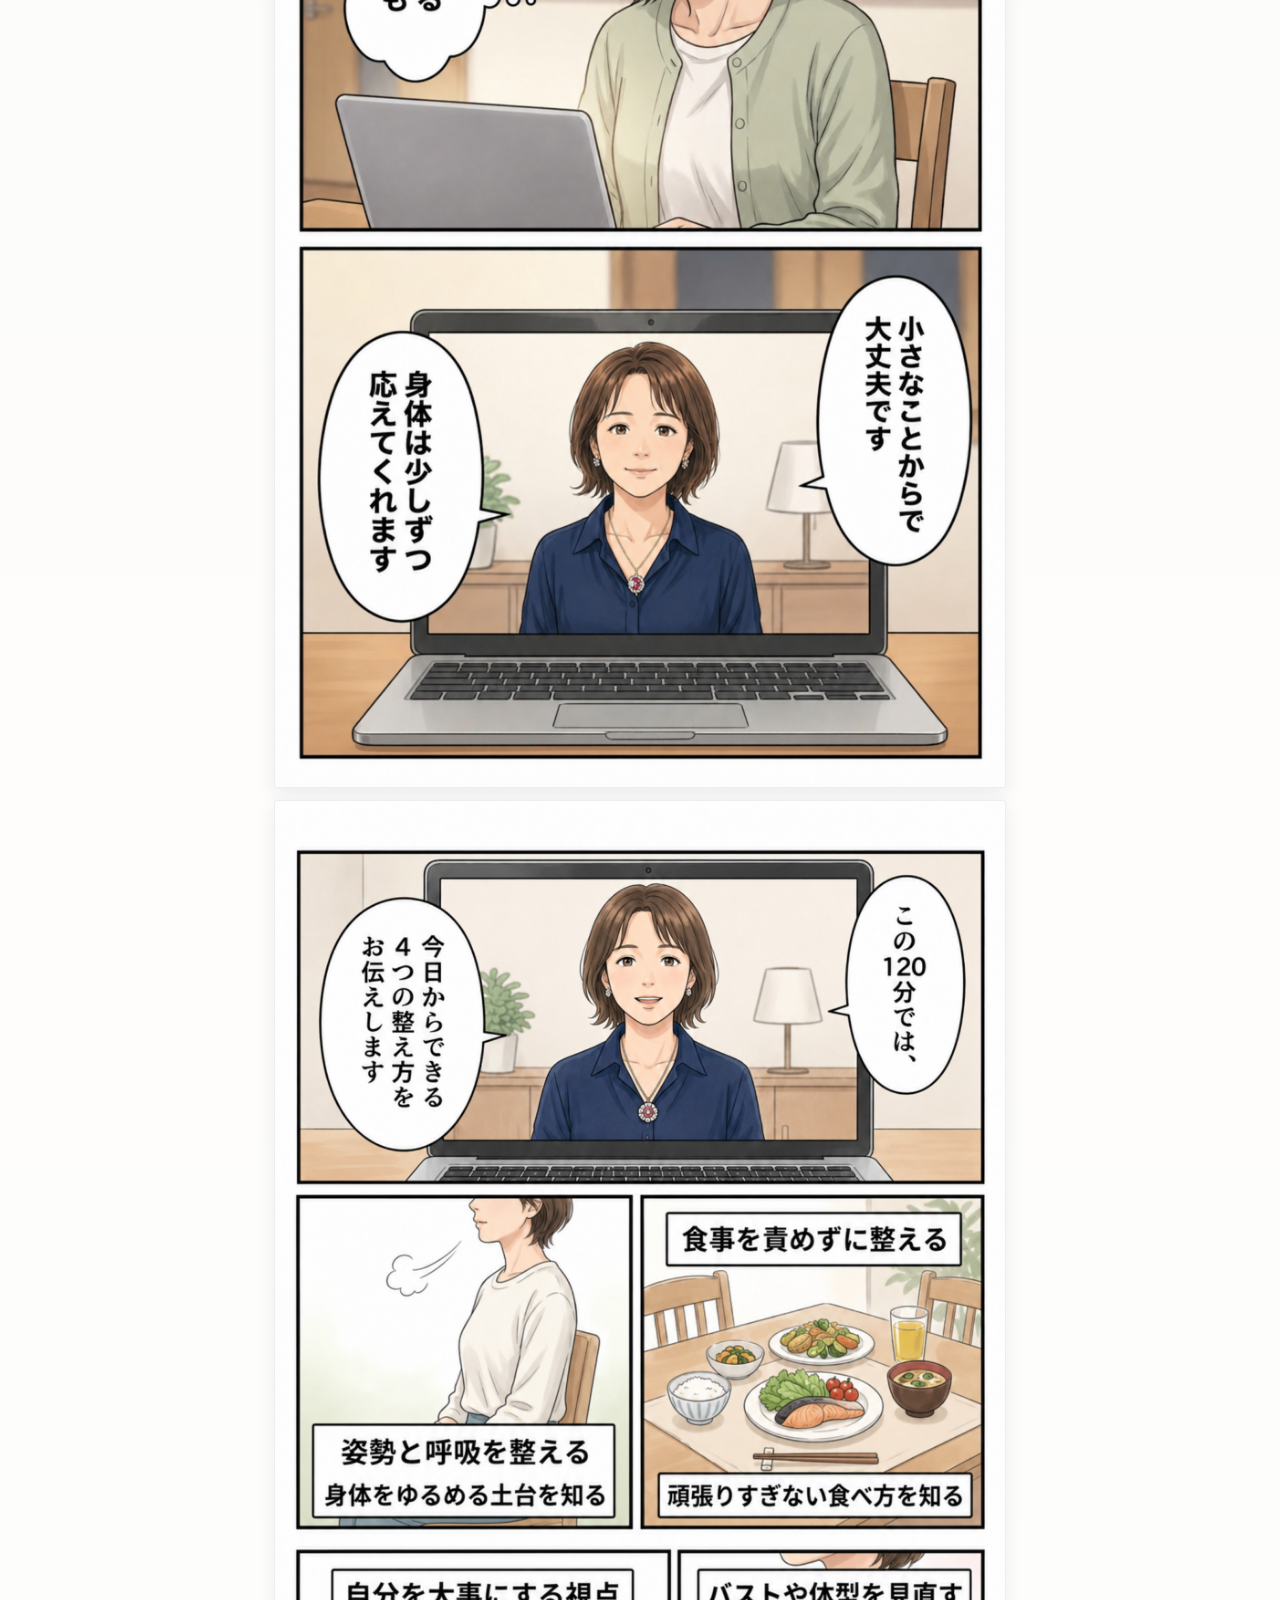
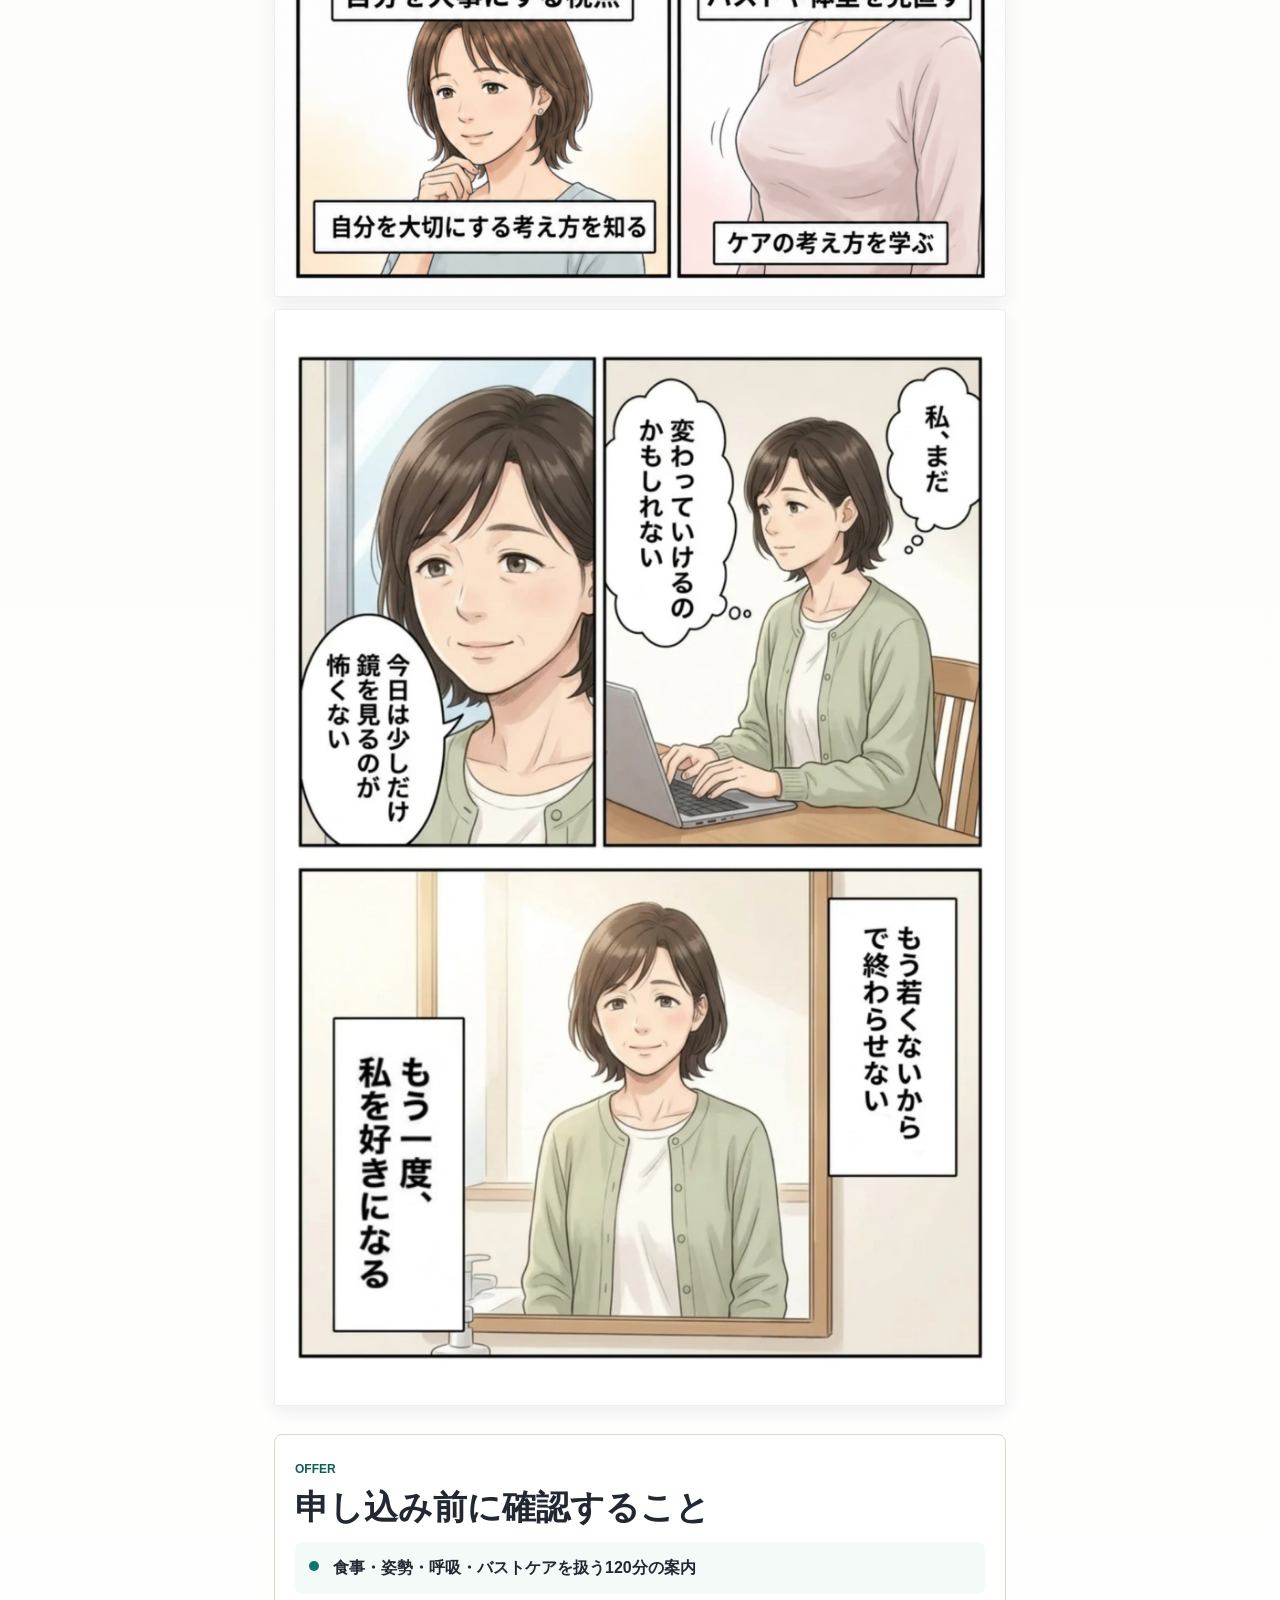
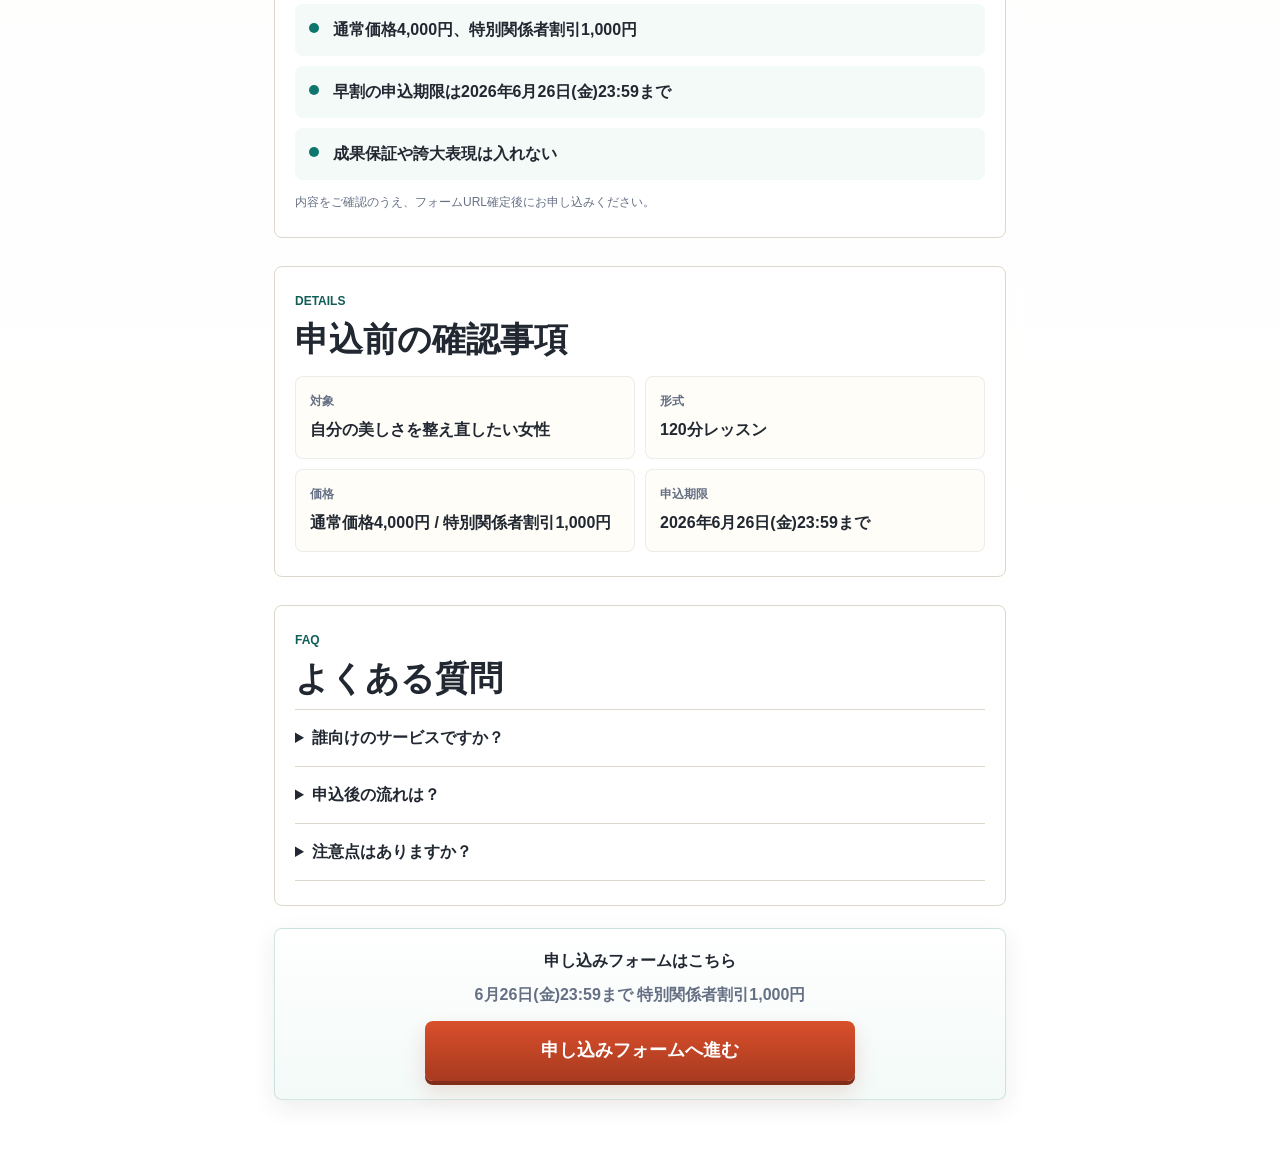
==== commit 74ee7e4d: "Replace placeholder FAQ copy" ====
--- a/index.html
+++ b/index.html
@@ -16,7 +16,7 @@
       <h1 id="page-title">女性の美しさを取り戻す</h1>
       <p class="lead">食事・姿勢・呼吸・バストケアを通じて、今の自分を整えていく120分</p>
       <p class="sub-lead">6月26日(金)23:59まで、特別関係者割引でご案内します。</p>
-      <img class="hero-image" src="assets/hero.png" width="1672" height="941" alt="女性の美しさを取り戻す ファーストビュー">
+      <img class="hero-image" src="assets/hero.png" width="1672" height="941" alt="女性の美しさを取り戻す ファーストビュー" fetchpriority="high" decoding="async">
     </section>
 
     <section class="cta-band cta-band-top" aria-label="案内">
@@ -26,18 +26,18 @@
     </section>
 
     <section id="manga" class="manga-reader" aria-label="漫画本編">
-      <img src="assets/manga/01.png" width="1600" height="2400" alt="漫画本編 1ページ目">
-      <img src="assets/manga/02.png" width="1600" height="2400" alt="漫画本編 2ページ目">
-      <img src="assets/manga/03.png" width="1600" height="2400" alt="漫画本編 3ページ目">
-      <img src="assets/manga/04.png" width="1600" height="2400" alt="漫画本編 4ページ目">
-      <img src="assets/manga/05.png" width="1600" height="2400" alt="漫画本編 5ページ目">
-      <img src="assets/manga/06.png" width="1600" height="2400" alt="漫画本編 6ページ目">
-      <img src="assets/manga/07.png" width="1600" height="2400" alt="漫画本編 7ページ目">
-      <img src="assets/manga/08.png" width="1600" height="2400" alt="漫画本編 8ページ目">
-      <img src="assets/manga/09.png" width="1600" height="2400" alt="漫画本編 9ページ目">
-      <img src="assets/manga/10.png" width="1600" height="2400" alt="漫画本編 10ページ目">
-      <img src="assets/manga/11.png" width="1600" height="2400" alt="漫画本編 11ページ目">
-      <img src="assets/manga/12.png" width="1600" height="2400" alt="漫画本編 12ページ目">
+      <img src="assets/manga/01.png" width="1600" height="2400" alt="漫画本編 1ページ目" loading="lazy" decoding="async">
+      <img src="assets/manga/02.png" width="1600" height="2400" alt="漫画本編 2ページ目" loading="lazy" decoding="async">
+      <img src="assets/manga/03.png" width="1600" height="2400" alt="漫画本編 3ページ目" loading="lazy" decoding="async">
+      <img src="assets/manga/04.png" width="1600" height="2400" alt="漫画本編 4ページ目" loading="lazy" decoding="async">
+      <img src="assets/manga/05.png" width="1600" height="2400" alt="漫画本編 5ページ目" loading="lazy" decoding="async">
+      <img src="assets/manga/06.png" width="1600" height="2400" alt="漫画本編 6ページ目" loading="lazy" decoding="async">
+      <img src="assets/manga/07.png" width="1600" height="2400" alt="漫画本編 7ページ目" loading="lazy" decoding="async">
+      <img src="assets/manga/08.png" width="1600" height="2400" alt="漫画本編 8ページ目" loading="lazy" decoding="async">
+      <img src="assets/manga/09.png" width="1600" height="2400" alt="漫画本編 9ページ目" loading="lazy" decoding="async">
+      <img src="assets/manga/10.png" width="1600" height="2400" alt="漫画本編 10ページ目" loading="lazy" decoding="async">
+      <img src="assets/manga/11.png" width="1600" height="2400" alt="漫画本編 11ページ目" loading="lazy" decoding="async">
+      <img src="assets/manga/12.png" width="1600" height="2400" alt="漫画本編 12ページ目" loading="lazy" decoding="async">
     </section>
 
     <section class="section-card" aria-labelledby="offer-title">
@@ -49,7 +49,7 @@
         <li>早割の申込期限は2026年6月26日(金)23:59まで</li>
         <li>成果保証や誇大表現は入れない</li>
       </ul>
-      <p class="notice">公開前にクライアント確認とセキュリティ確認を行います。</p>
+      <p class="notice">内容をご確認のうえ、フォームURL確定後にお申し込みください。</p>
     </section>
 
     <section class="section-card" aria-labelledby="details-title">
@@ -80,15 +80,15 @@
       <h2 id="faq-title">よくある質問</h2>
       <details>
         <summary>誰向けのサービスですか？</summary>
-        <p>確認済みの対象者だけをここに入れます。</p>
+        <p>年齢を理由に自分を諦めたくない方、食事・姿勢・呼吸・バストケアを通じて今の自分を整えたい方向けです。</p>
       </details>
       <details>
         <summary>申込後の流れは？</summary>
-        <p>申し込みフォームのURLが確定したら、申込後の案内文を掲載します。</p>
+        <p>申し込みフォーム送信後の案内に沿って、参加方法や支払い方法をご確認いただく想定です。</p>
       </details>
       <details>
         <summary>注意点はありますか？</summary>
-        <p>契約条件、キャンセル条件、免責事項など、公開してよい内容だけを入れます。</p>
+        <p>体感や変化には個人差があります。成果を保証する内容ではありません。</p>
       </details>
     </section>
 
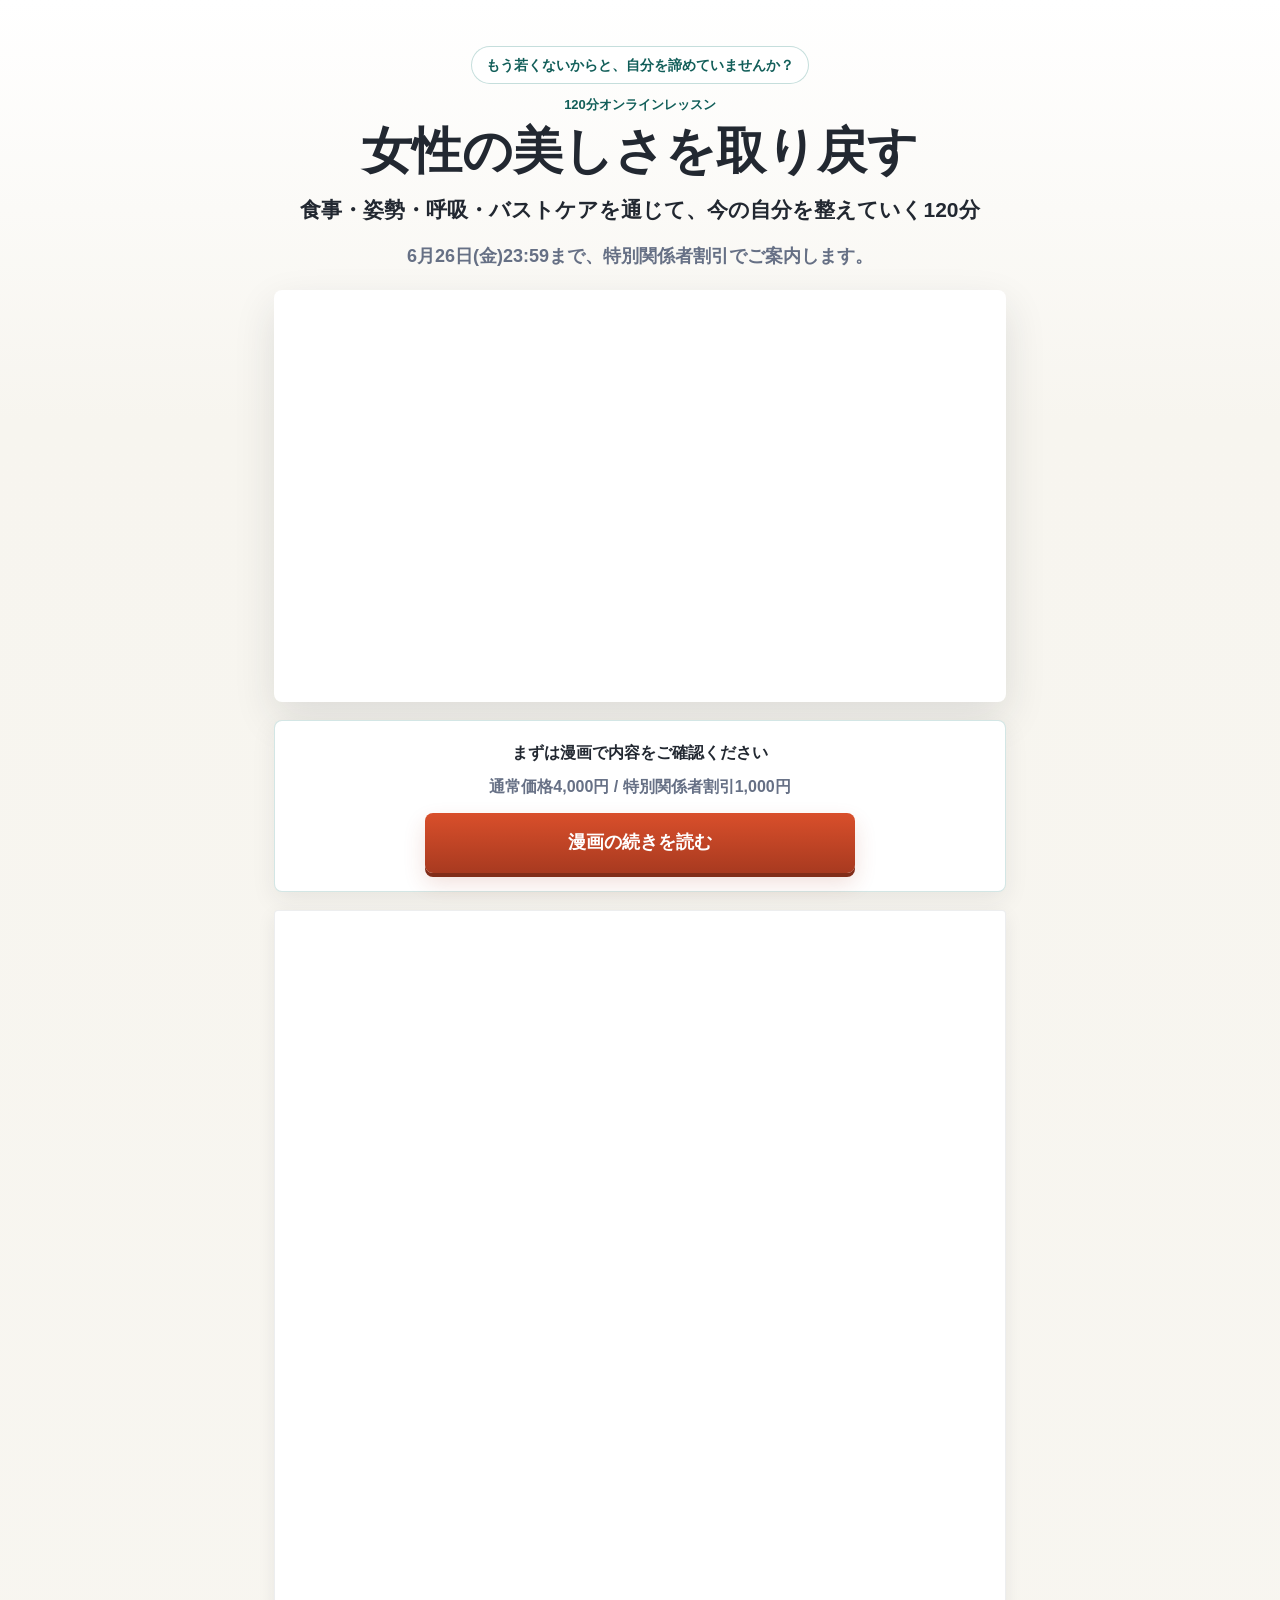
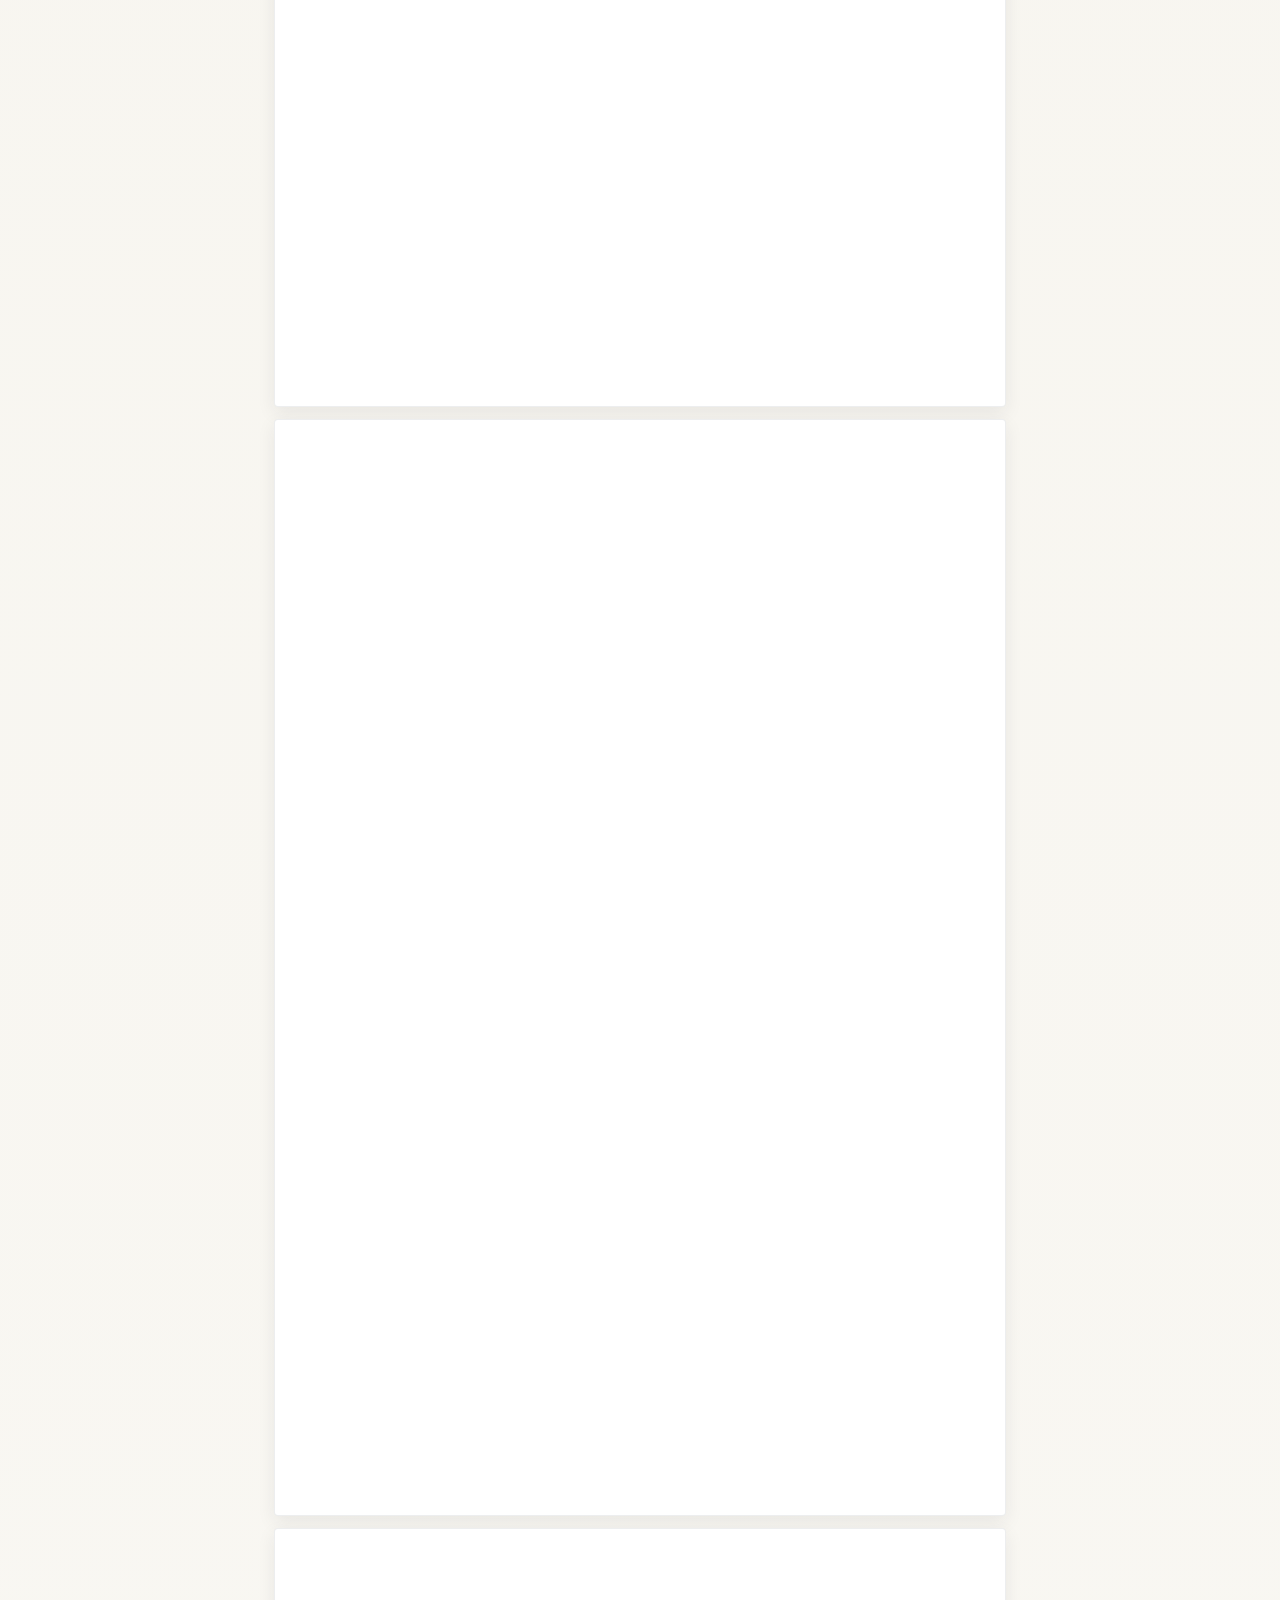
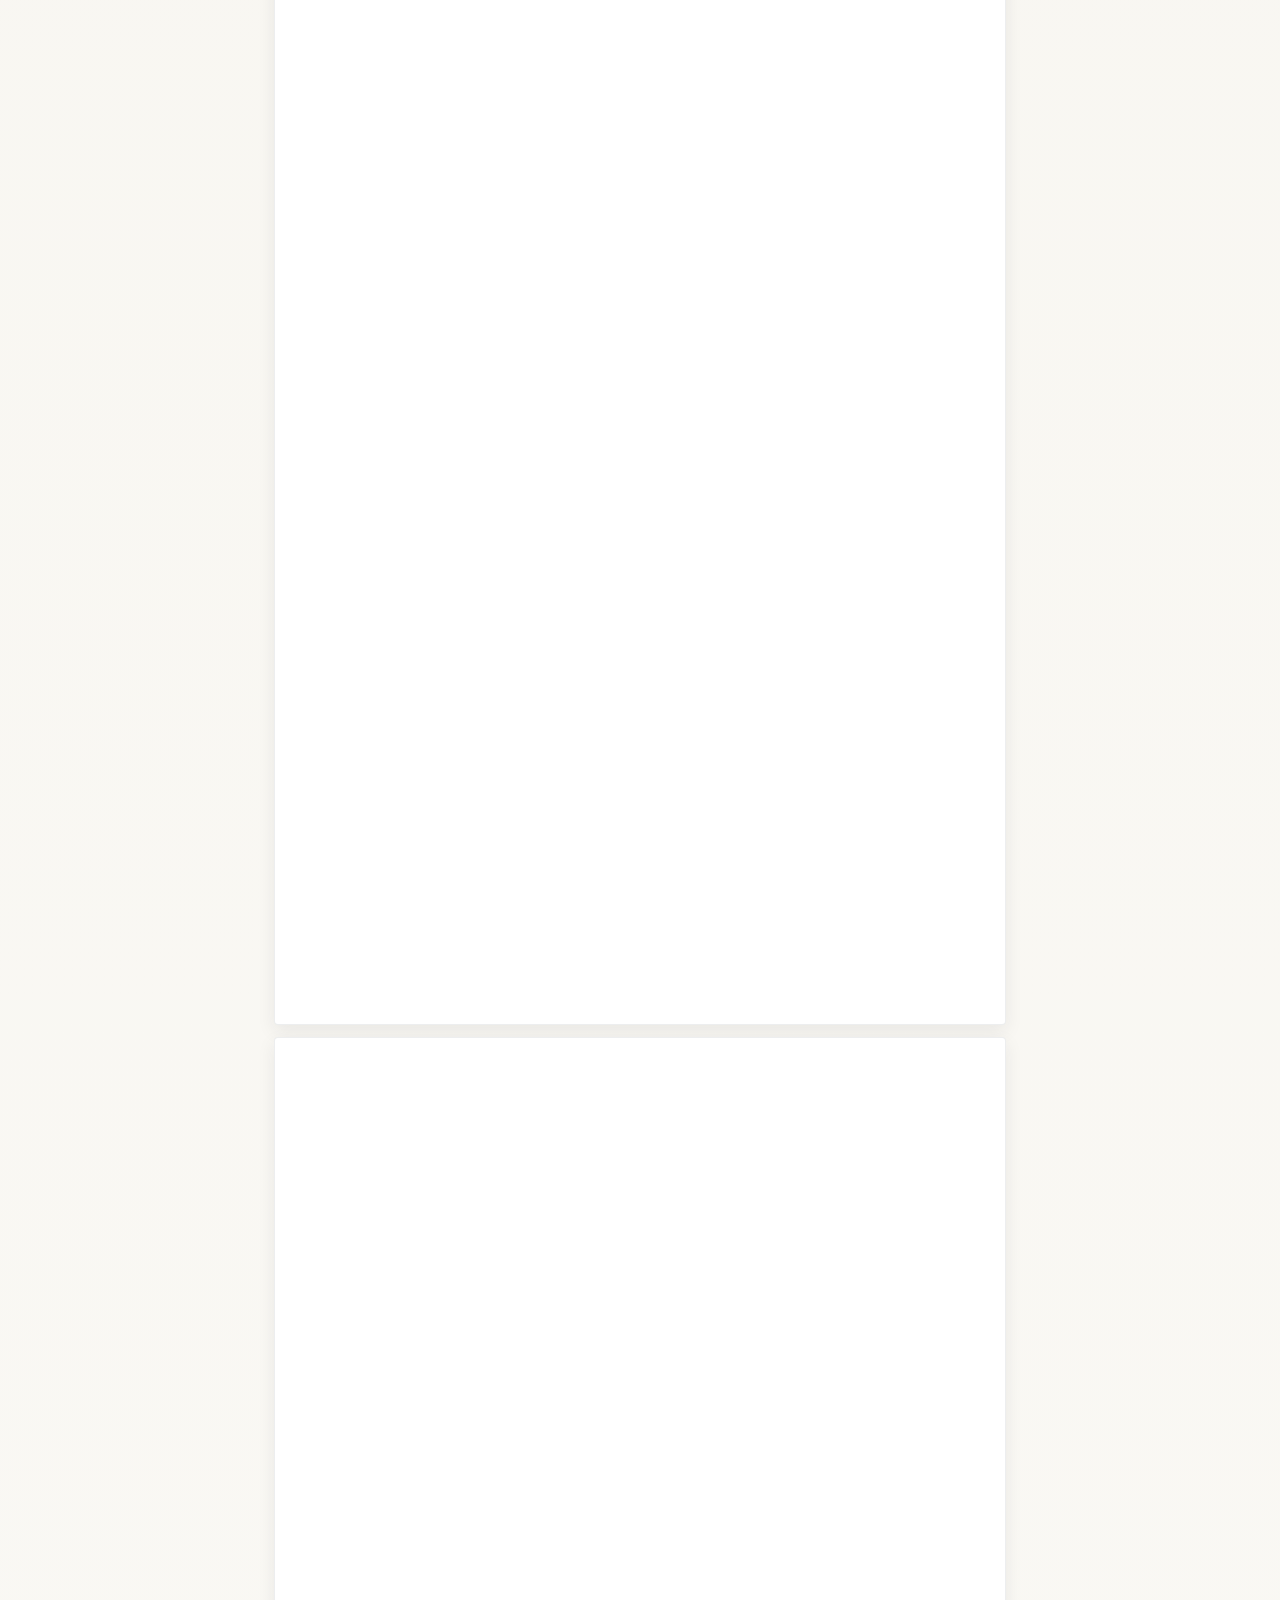
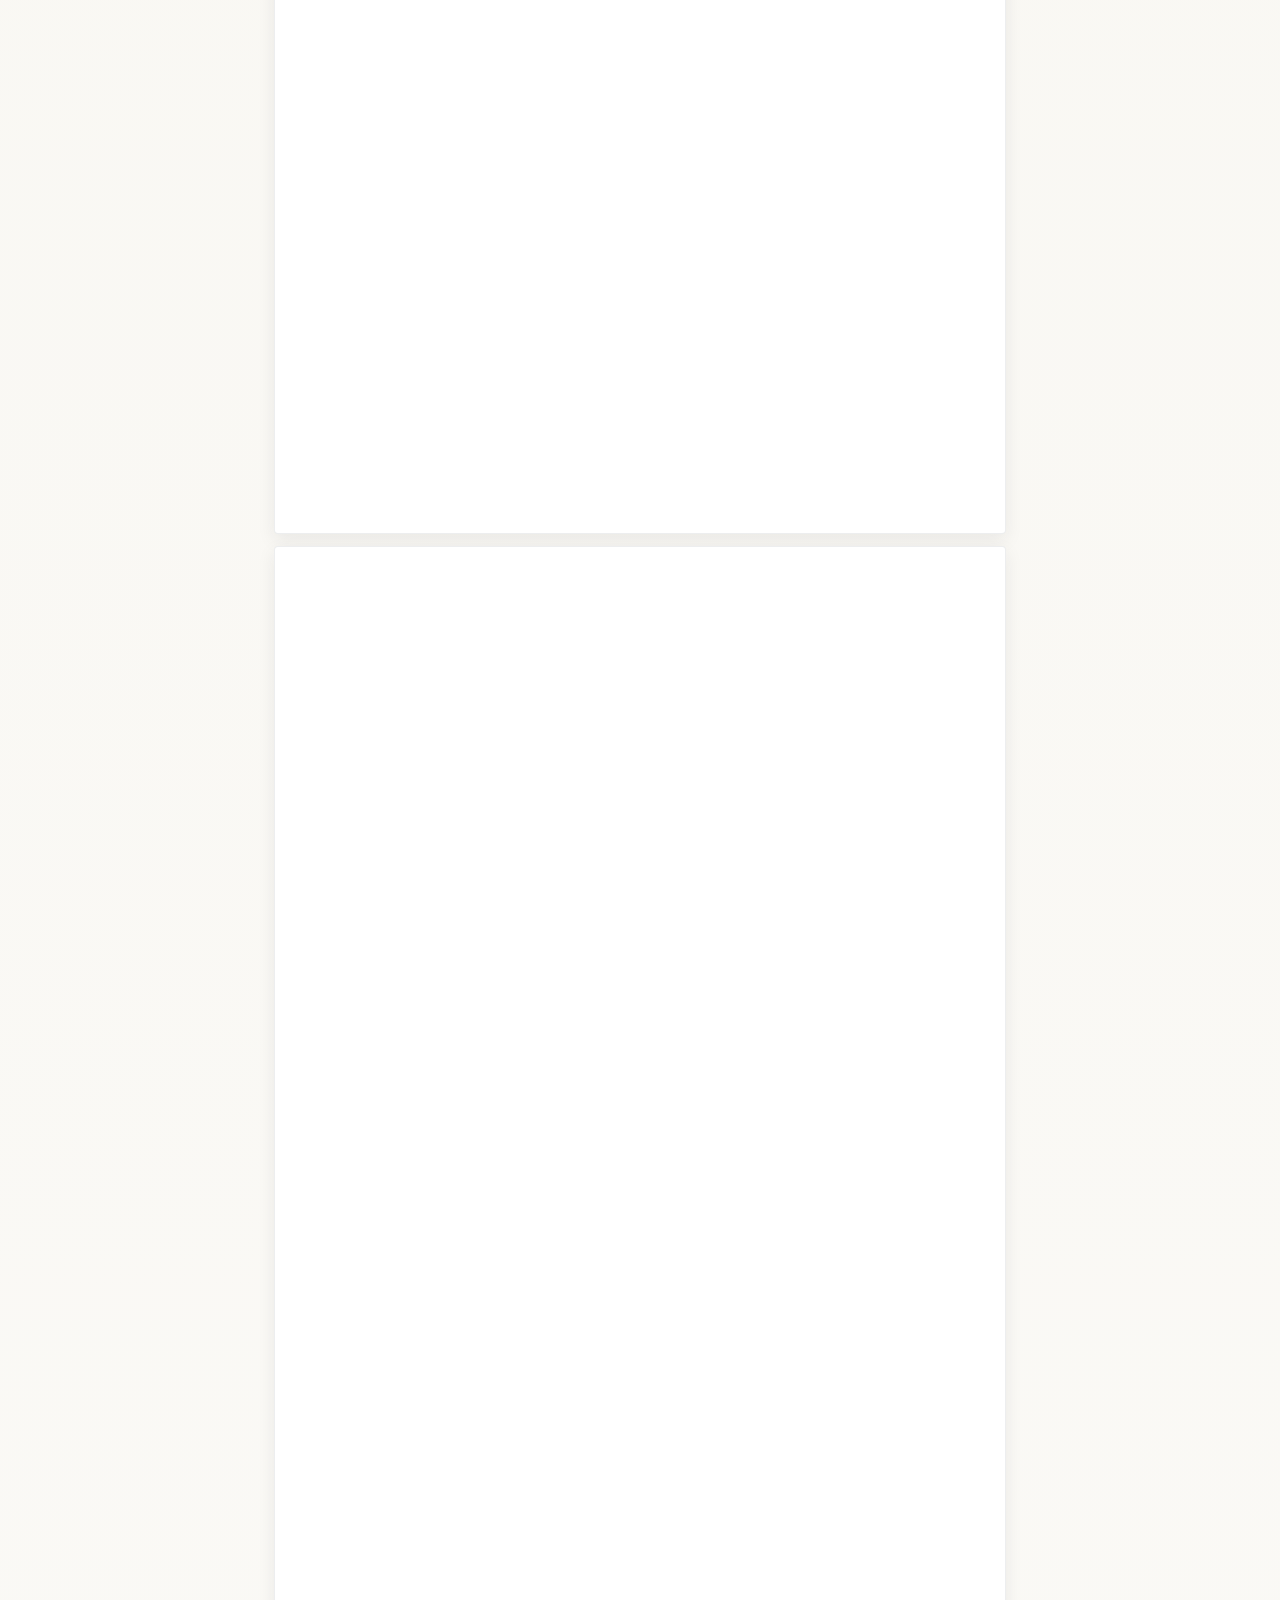
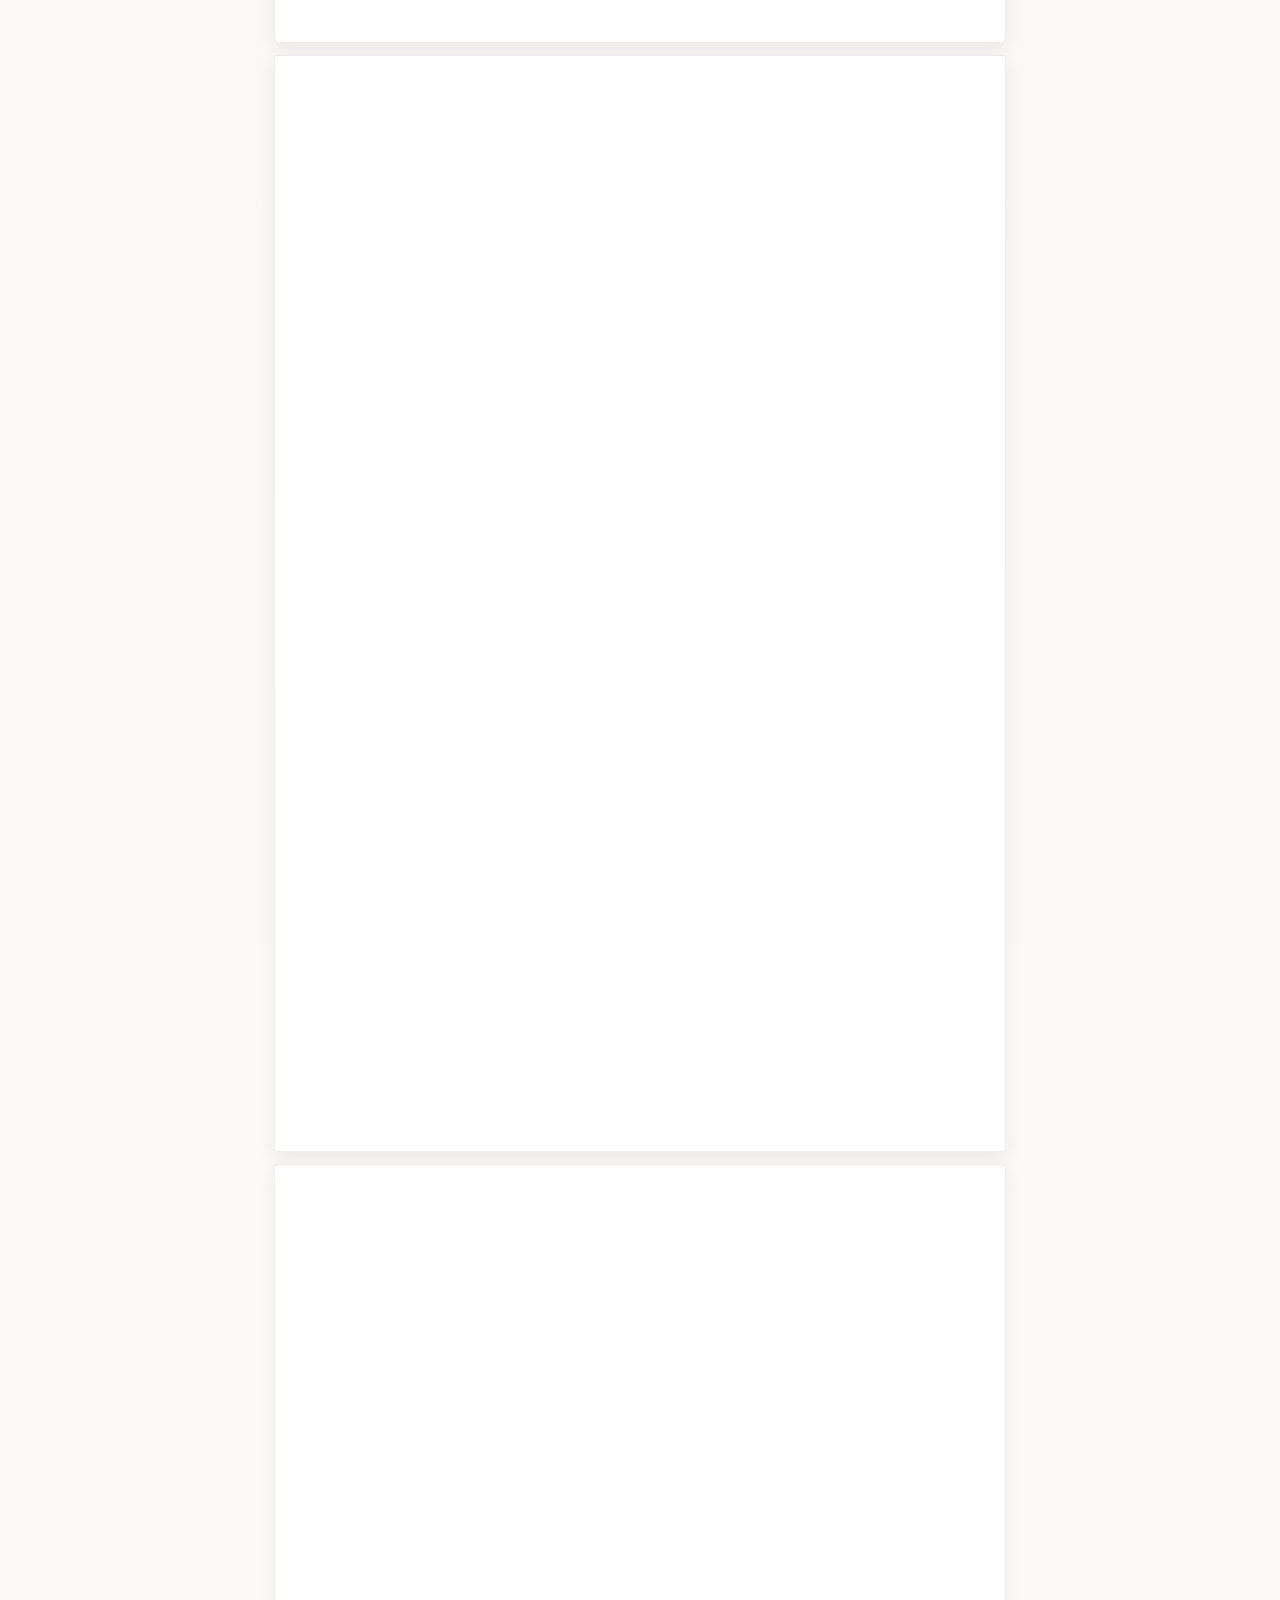
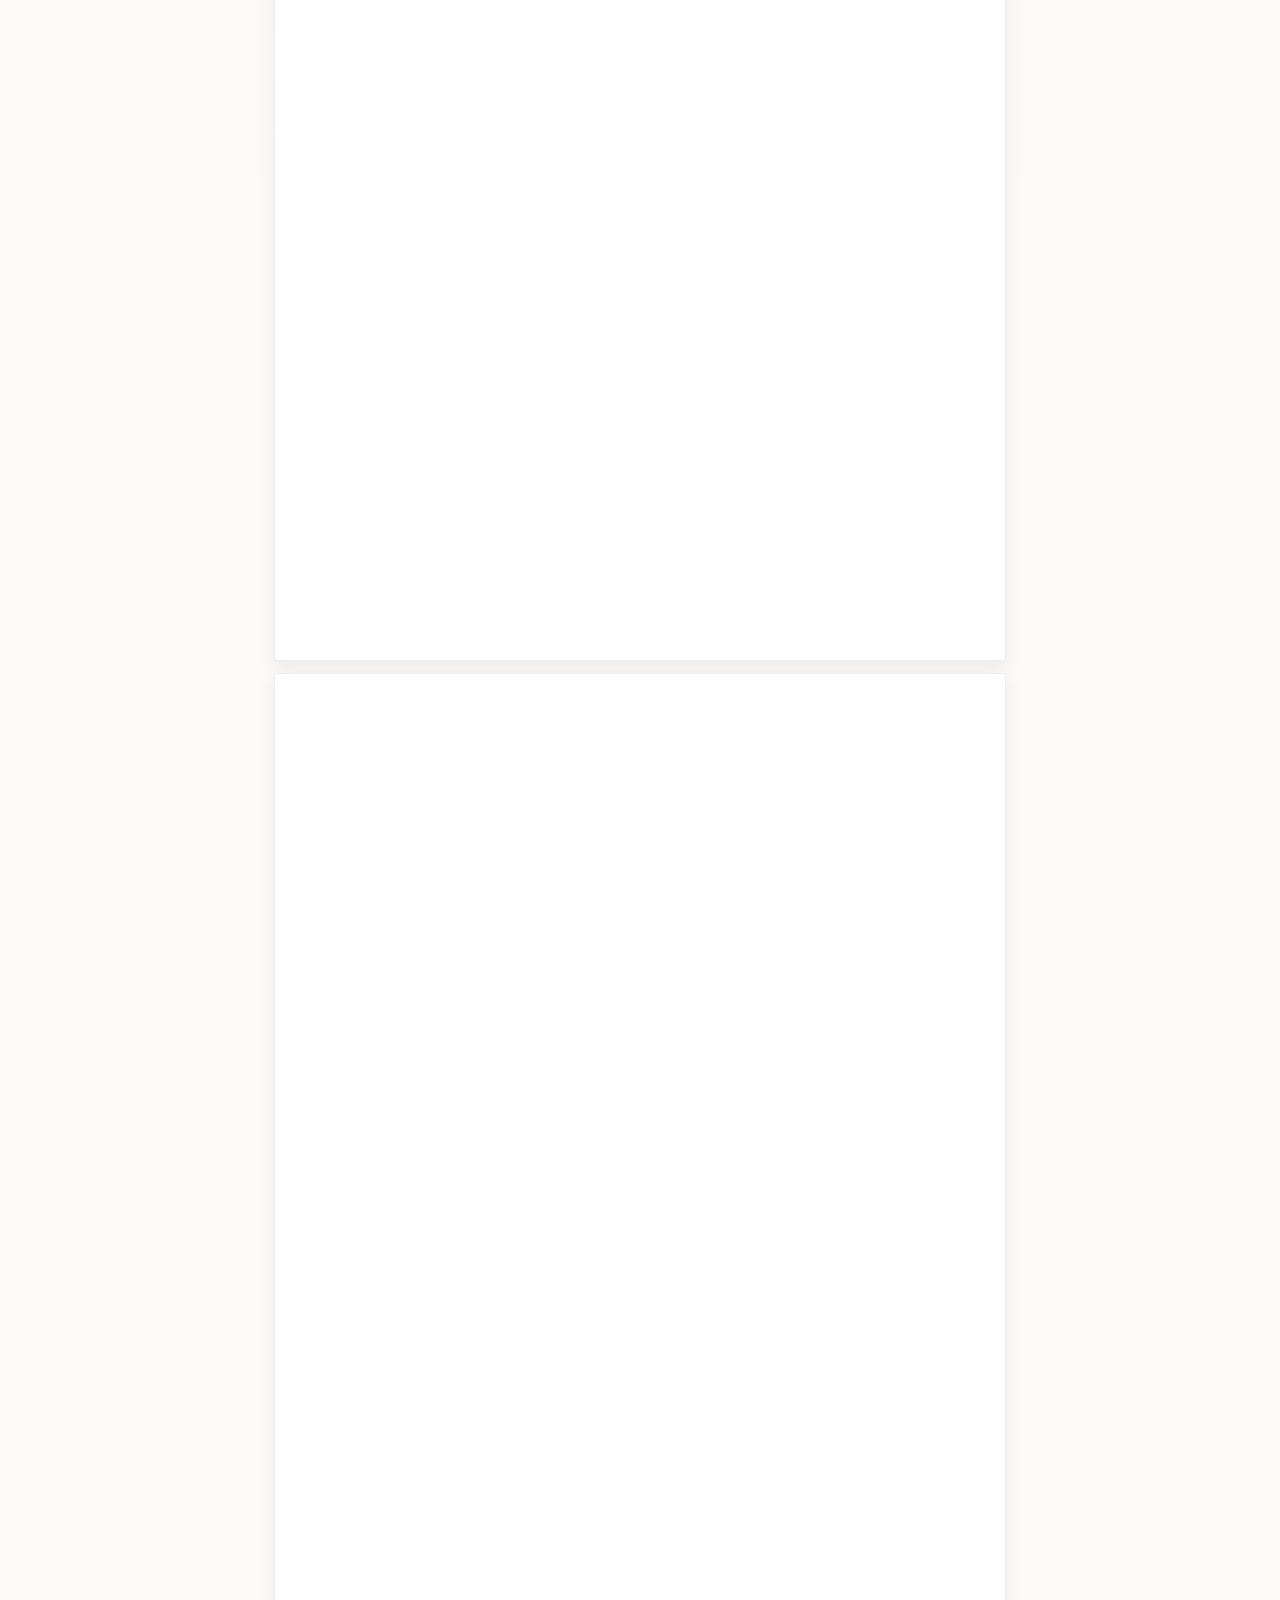
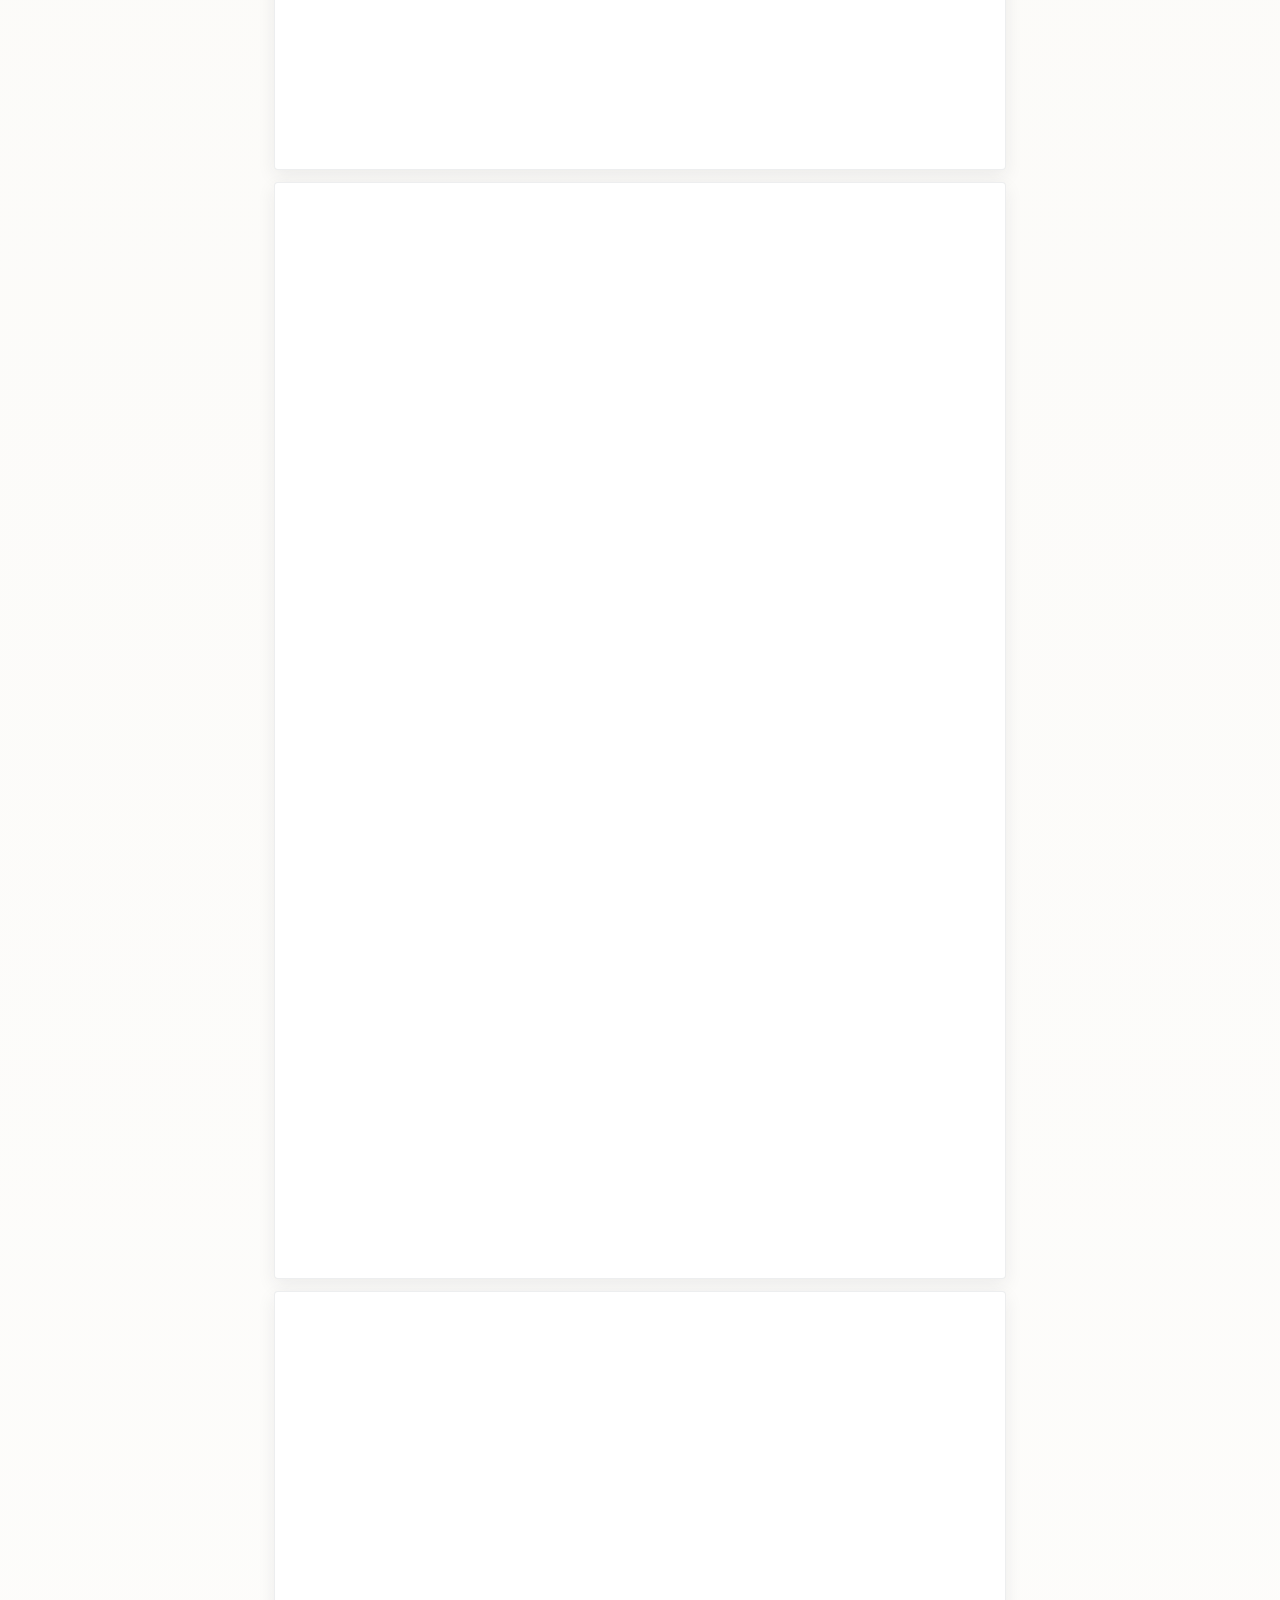
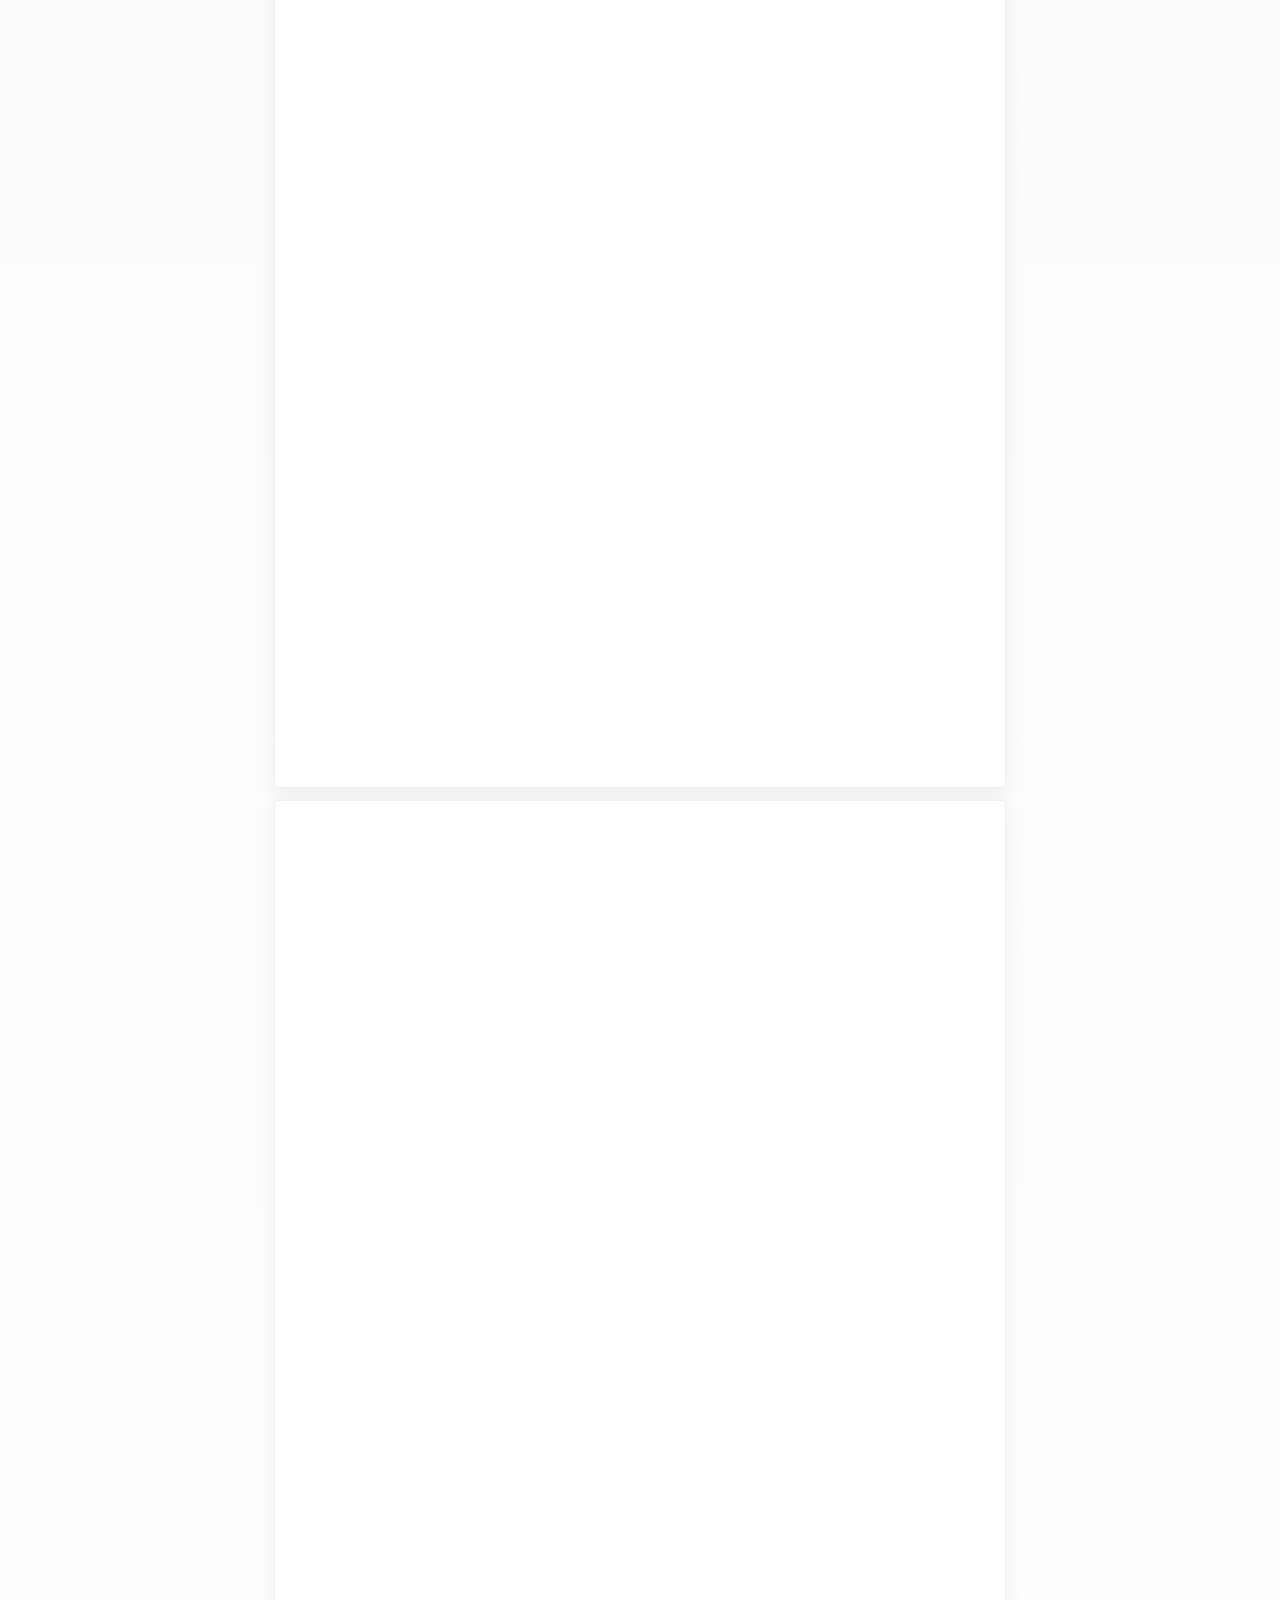
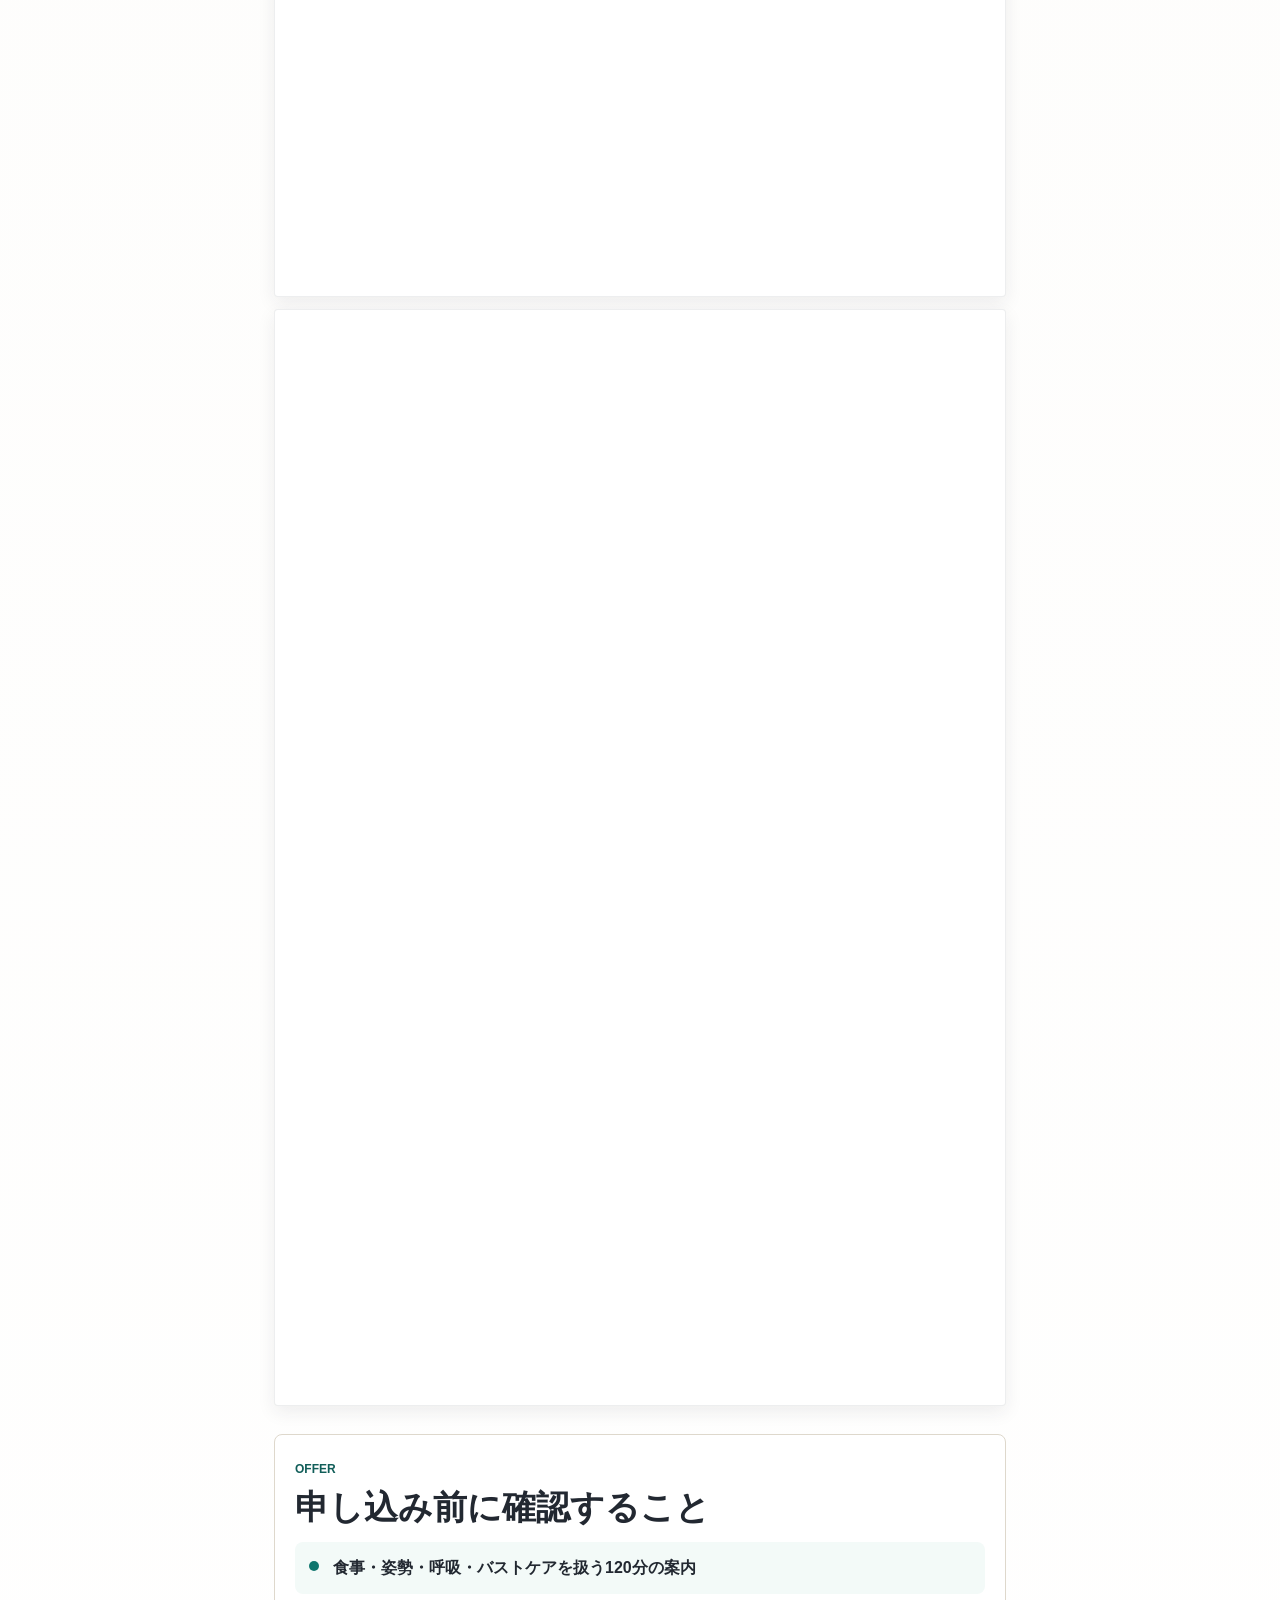
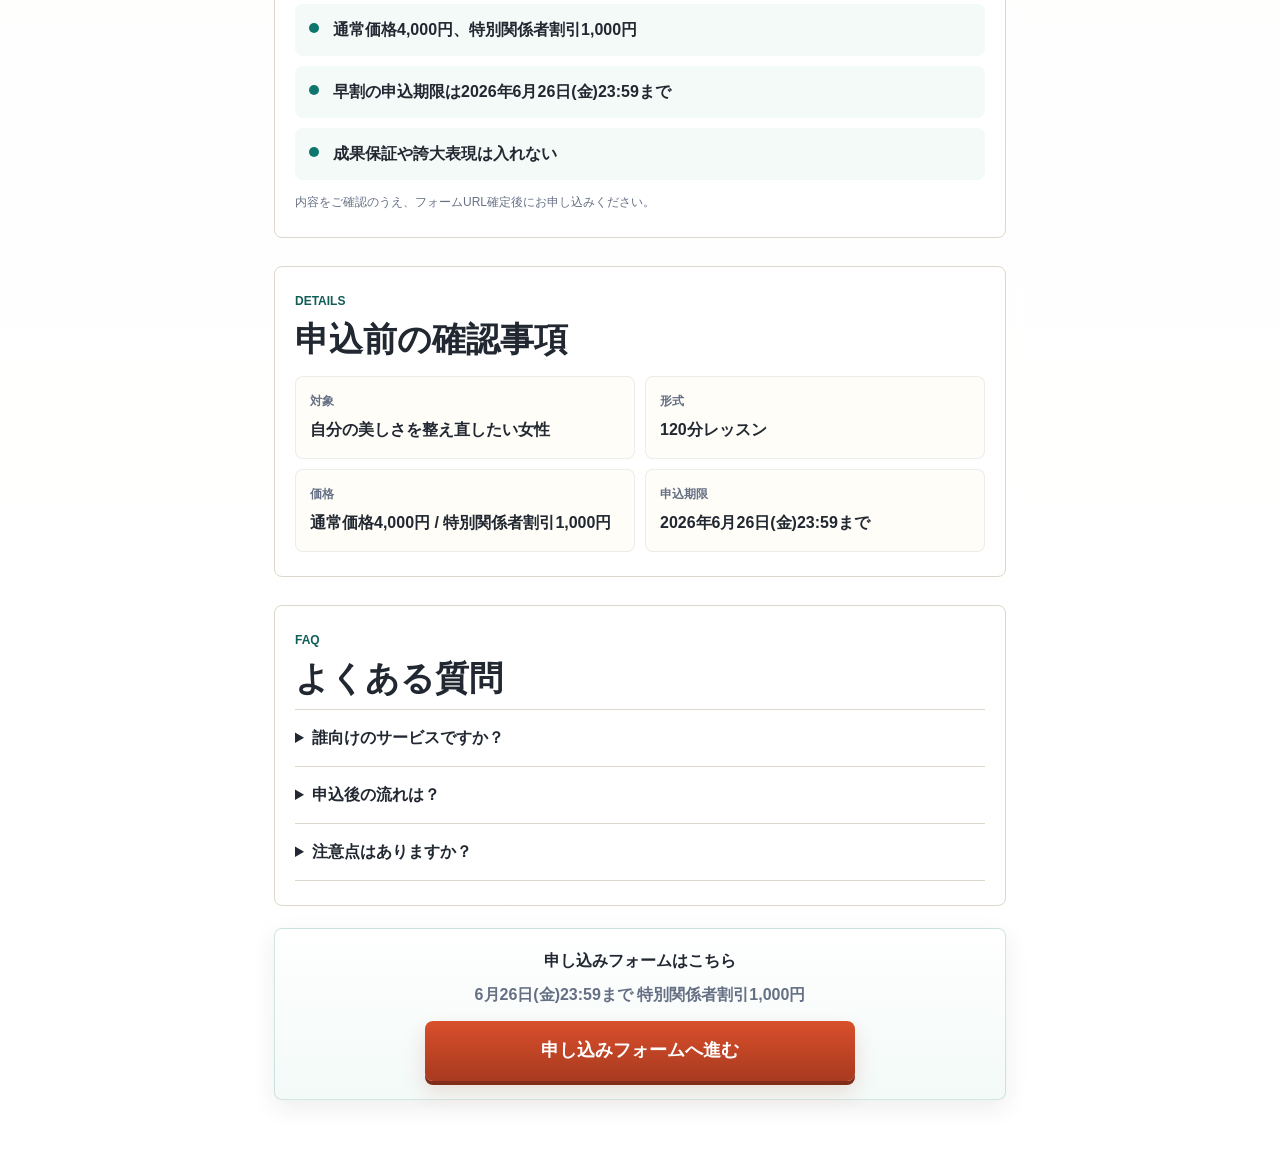
==== commit 6a0dd317: "Move LP to again path" ====
--- a/index.html
+++ b/index.html
@@ -3,100 +3,11 @@
 <head>
   <meta charset="utf-8">
   <meta name="viewport" content="width=device-width, initial-scale=1">
-  <title>女性の美しさを取り戻す | 申し込み案内</title>
-  <meta name="description" content="食事・姿勢・呼吸・バストケアを通じて、今の自分を整えていく120分の案内LPです。">
   <meta name="robots" content="noindex, nofollow">
-  <link rel="stylesheet" href="style.css">
+  <meta http-equiv="refresh" content="0; url=again/">
+  <title>Redirecting...</title>
 </head>
 <body>
-  <main class="page">
-    <section class="hero" aria-labelledby="page-title">
-      <p class="eyebrow">もう若くないからと、自分を諦めていませんか？</p>
-      <p class="brand-label">120分オンラインレッスン</p>
-      <h1 id="page-title">女性の美しさを取り戻す</h1>
-      <p class="lead">食事・姿勢・呼吸・バストケアを通じて、今の自分を整えていく120分</p>
-      <p class="sub-lead">6月26日(金)23:59まで、特別関係者割引でご案内します。</p>
-      <img class="hero-image" src="assets/hero.png" width="1672" height="941" alt="女性の美しさを取り戻す ファーストビュー" fetchpriority="high" decoding="async">
-    </section>
-
-    <section class="cta-band cta-band-top" aria-label="案内">
-      <p class="cta-note">まずは漫画で内容をご確認ください</p>
-      <p class="cta-note cta-note-sub">通常価格4,000円 / 特別関係者割引1,000円</p>
-      <a class="cta-button" href="#manga">漫画の続きを読む</a>
-    </section>
-
-    <section id="manga" class="manga-reader" aria-label="漫画本編">
-      <img src="assets/manga/01.png" width="1600" height="2400" alt="漫画本編 1ページ目" loading="lazy" decoding="async">
-      <img src="assets/manga/02.png" width="1600" height="2400" alt="漫画本編 2ページ目" loading="lazy" decoding="async">
-      <img src="assets/manga/03.png" width="1600" height="2400" alt="漫画本編 3ページ目" loading="lazy" decoding="async">
-      <img src="assets/manga/04.png" width="1600" height="2400" alt="漫画本編 4ページ目" loading="lazy" decoding="async">
-      <img src="assets/manga/05.png" width="1600" height="2400" alt="漫画本編 5ページ目" loading="lazy" decoding="async">
-      <img src="assets/manga/06.png" width="1600" height="2400" alt="漫画本編 6ページ目" loading="lazy" decoding="async">
-      <img src="assets/manga/07.png" width="1600" height="2400" alt="漫画本編 7ページ目" loading="lazy" decoding="async">
-      <img src="assets/manga/08.png" width="1600" height="2400" alt="漫画本編 8ページ目" loading="lazy" decoding="async">
-      <img src="assets/manga/09.png" width="1600" height="2400" alt="漫画本編 9ページ目" loading="lazy" decoding="async">
-      <img src="assets/manga/10.png" width="1600" height="2400" alt="漫画本編 10ページ目" loading="lazy" decoding="async">
-      <img src="assets/manga/11.png" width="1600" height="2400" alt="漫画本編 11ページ目" loading="lazy" decoding="async">
-      <img src="assets/manga/12.png" width="1600" height="2400" alt="漫画本編 12ページ目" loading="lazy" decoding="async">
-    </section>
-
-    <section class="section-card" aria-labelledby="offer-title">
-      <p class="section-label">Offer</p>
-      <h2 id="offer-title">申し込み前に確認すること</h2>
-      <ul class="plain-list">
-        <li>食事・姿勢・呼吸・バストケアを扱う120分の案内</li>
-        <li>通常価格4,000円、特別関係者割引1,000円</li>
-        <li>早割の申込期限は2026年6月26日(金)23:59まで</li>
-        <li>成果保証や誇大表現は入れない</li>
-      </ul>
-      <p class="notice">内容をご確認のうえ、フォームURL確定後にお申し込みください。</p>
-    </section>
-
-    <section class="section-card" aria-labelledby="details-title">
-      <p class="section-label">Details</p>
-      <h2 id="details-title">申込前の確認事項</h2>
-      <dl class="details-grid">
-        <div>
-          <dt>対象</dt>
-          <dd>自分の美しさを整え直したい女性</dd>
-        </div>
-        <div>
-          <dt>形式</dt>
-          <dd>120分レッスン</dd>
-        </div>
-        <div>
-          <dt>価格</dt>
-          <dd>通常価格4,000円 / 特別関係者割引1,000円</dd>
-        </div>
-        <div>
-          <dt>申込期限</dt>
-          <dd>2026年6月26日(金)23:59まで</dd>
-        </div>
-      </dl>
-    </section>
-
-    <section class="section-card faq" aria-labelledby="faq-title">
-      <p class="section-label">FAQ</p>
-      <h2 id="faq-title">よくある質問</h2>
-      <details>
-        <summary>誰向けのサービスですか？</summary>
-        <p>年齢を理由に自分を諦めたくない方、食事・姿勢・呼吸・バストケアを通じて今の自分を整えたい方向けです。</p>
-      </details>
-      <details>
-        <summary>申込後の流れは？</summary>
-        <p>申し込みフォーム送信後の案内に沿って、参加方法や支払い方法をご確認いただく想定です。</p>
-      </details>
-      <details>
-        <summary>注意点はありますか？</summary>
-        <p>体感や変化には個人差があります。成果を保証する内容ではありません。</p>
-      </details>
-    </section>
-
-    <section id="apply" class="cta-band cta-band-bottom" aria-label="最終案内">
-      <p class="cta-note">申し込みフォームはこちら</p>
-      <p class="cta-note cta-note-sub">6月26日(金)23:59まで 特別関係者割引1,000円</p>
-      <a class="cta-button" href="#" aria-disabled="true">申し込みフォームへ進む</a>
-    </section>
-  </main>
+  <p><a href="again/">LPを開く</a></p>
 </body>
 </html>
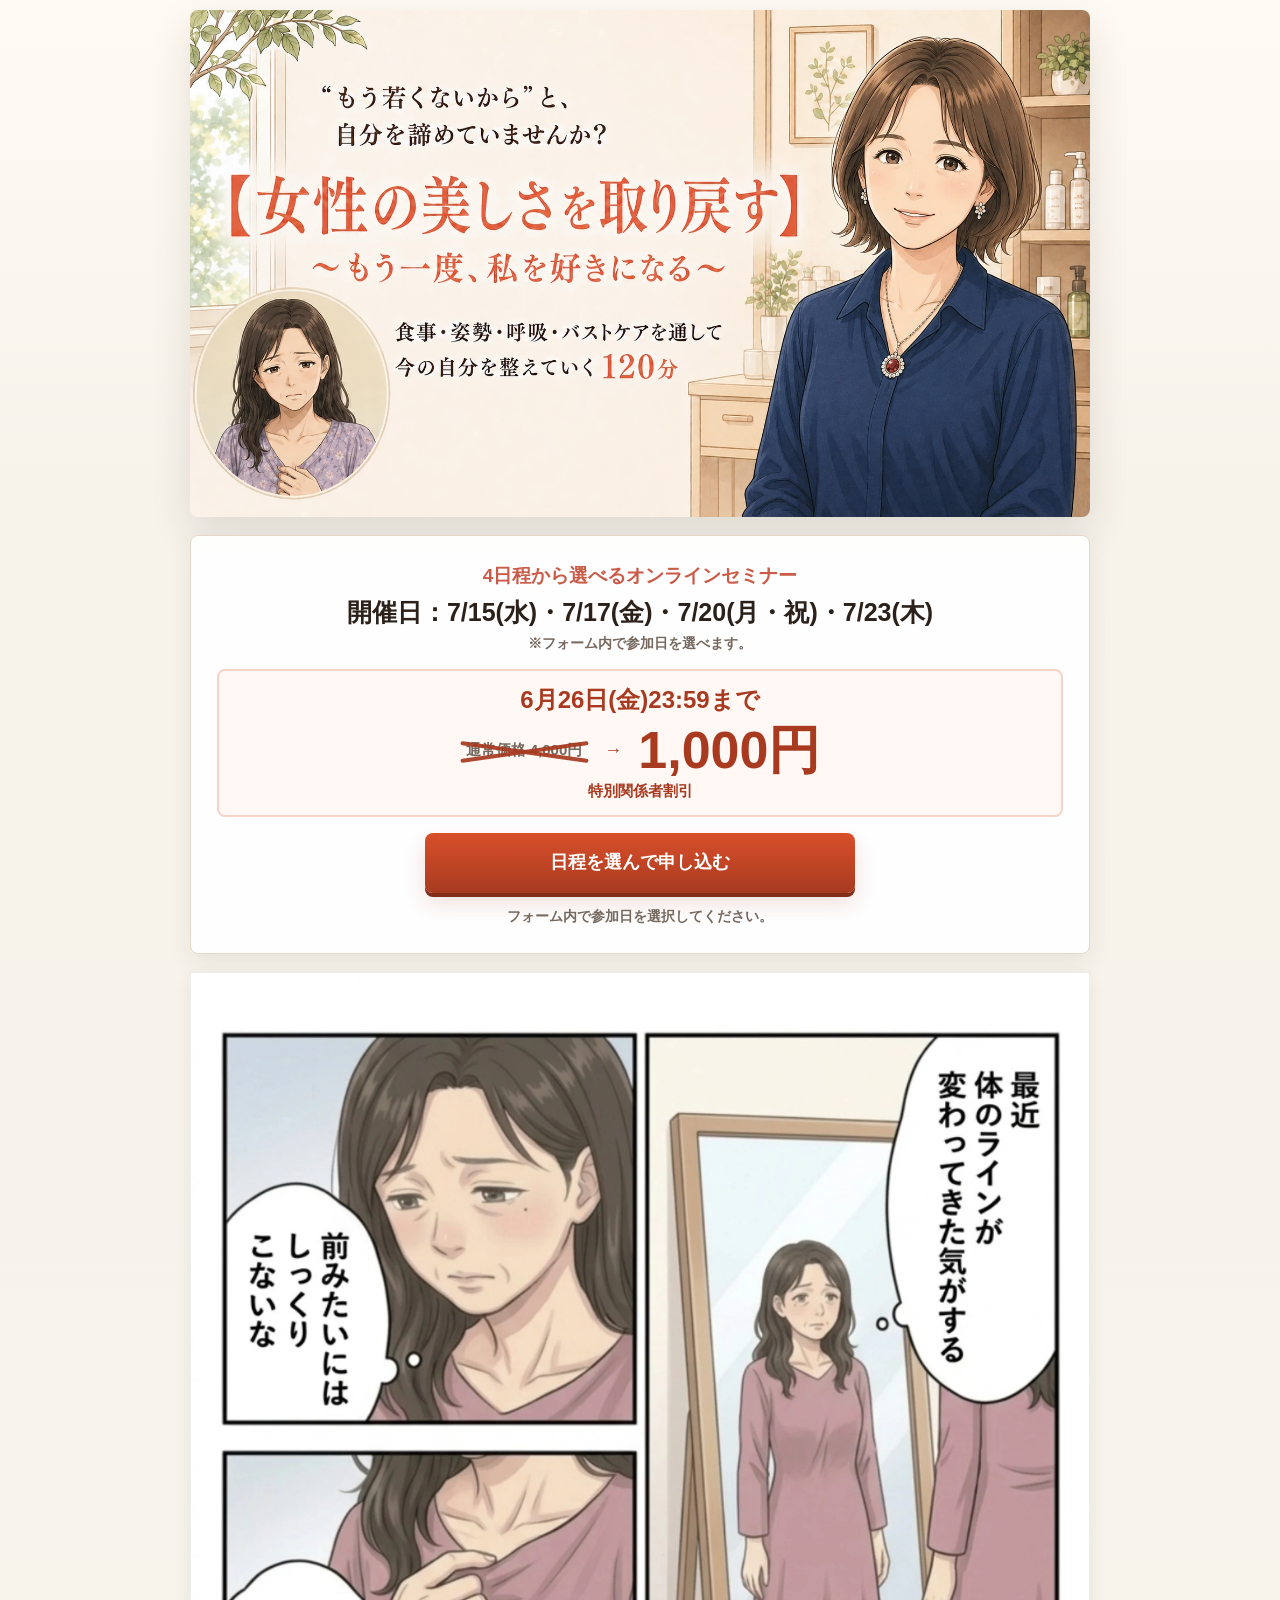
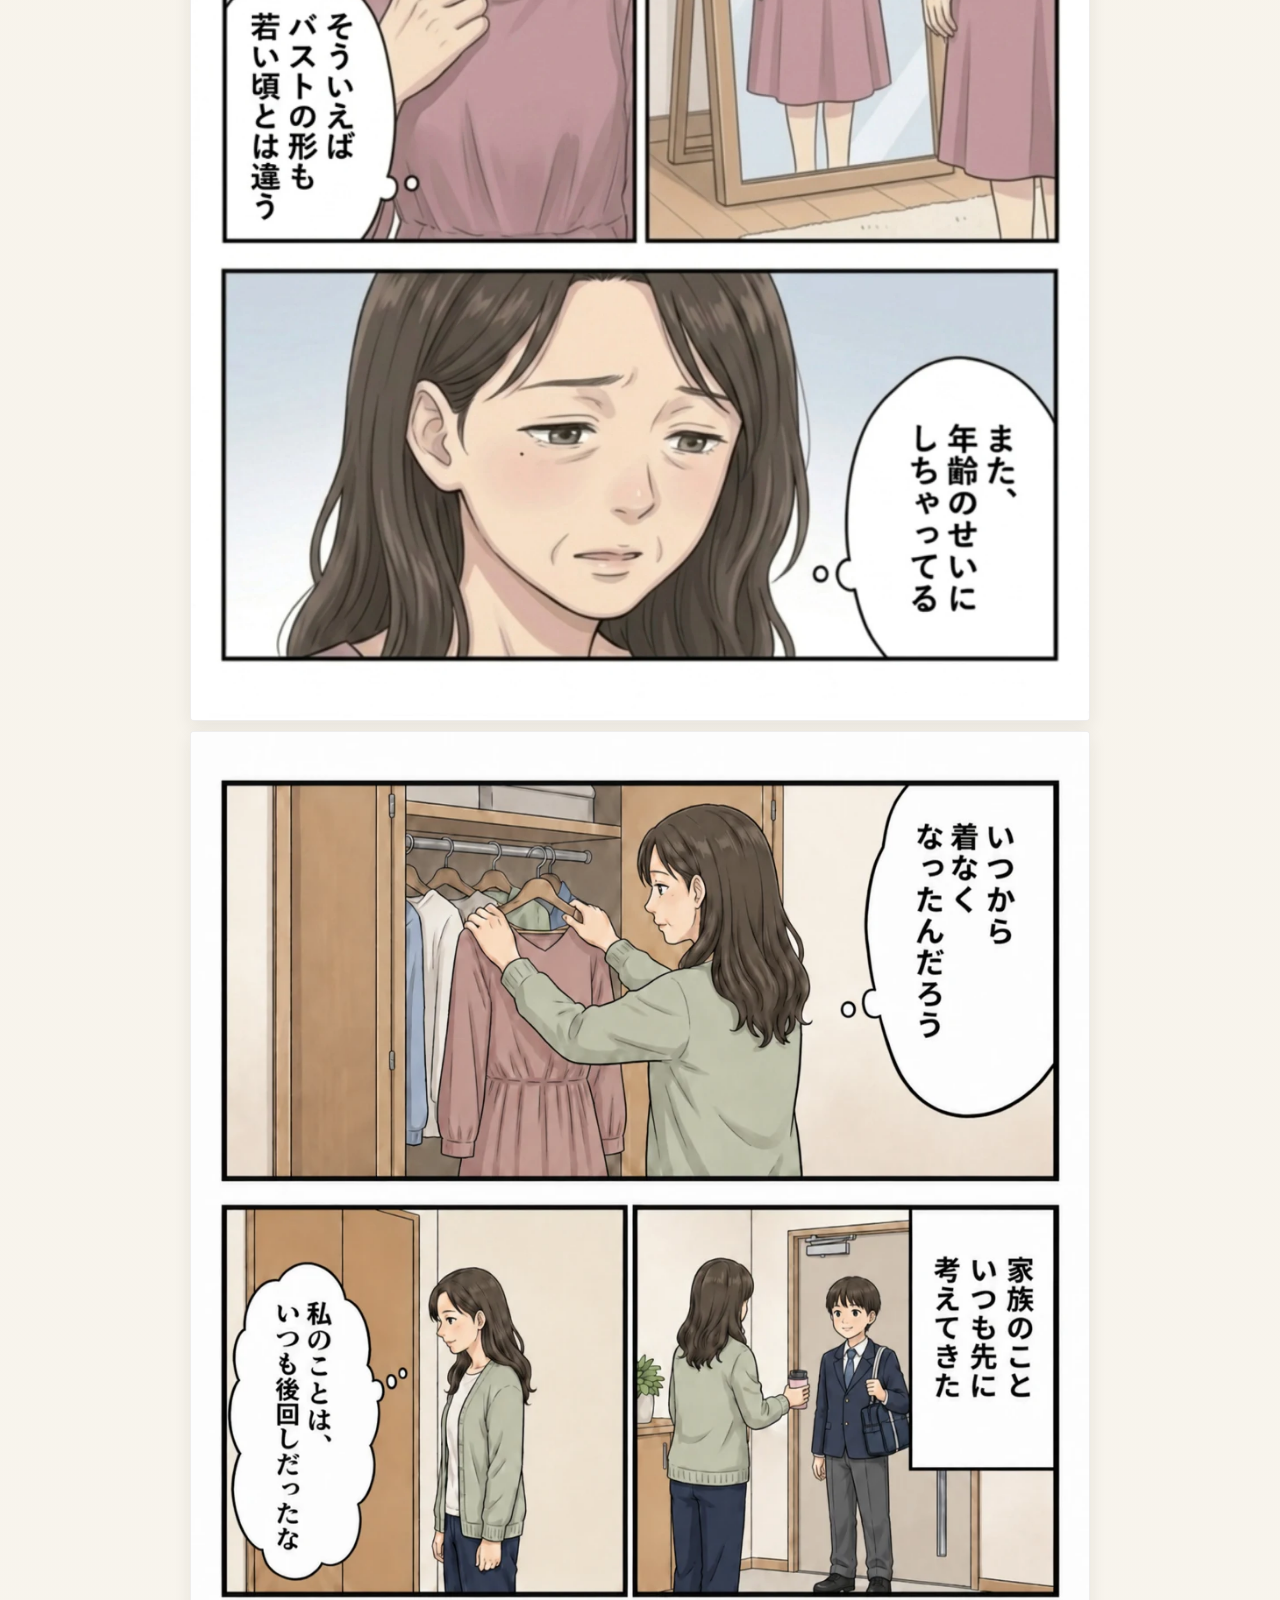
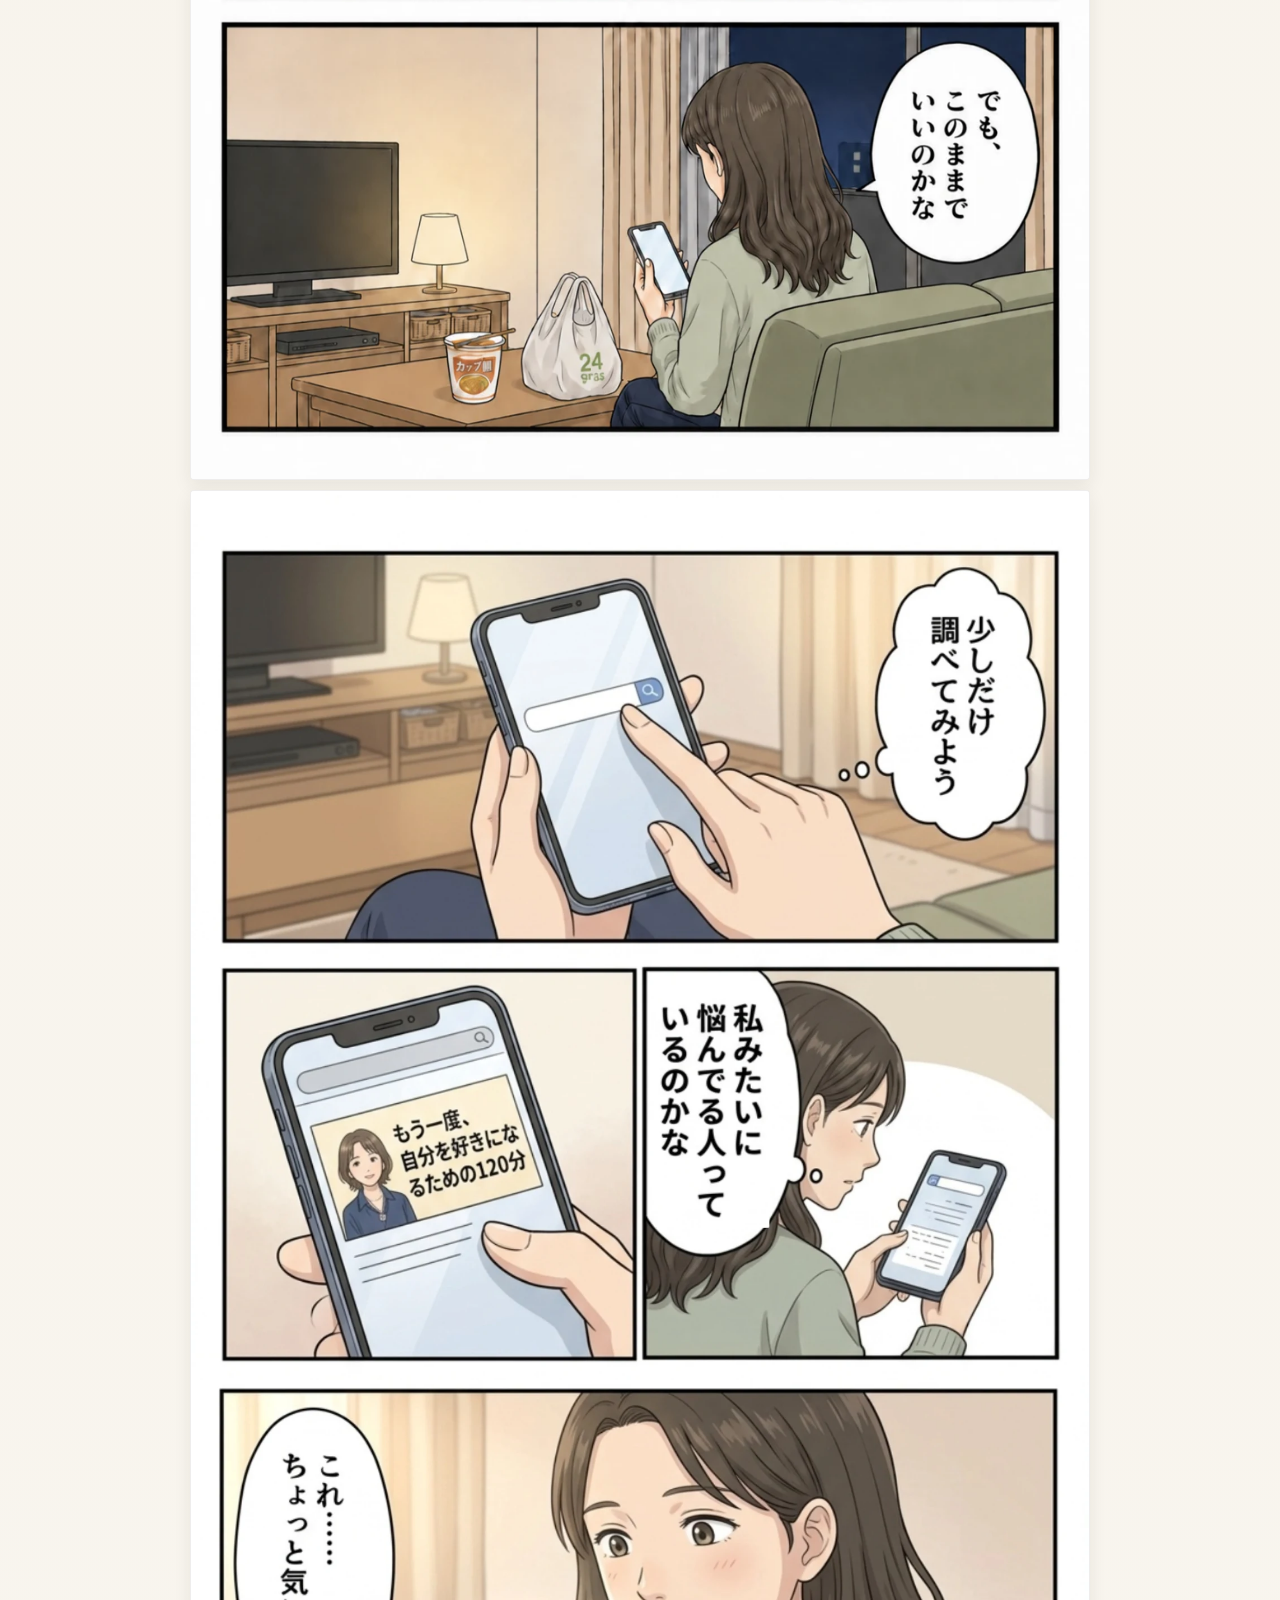
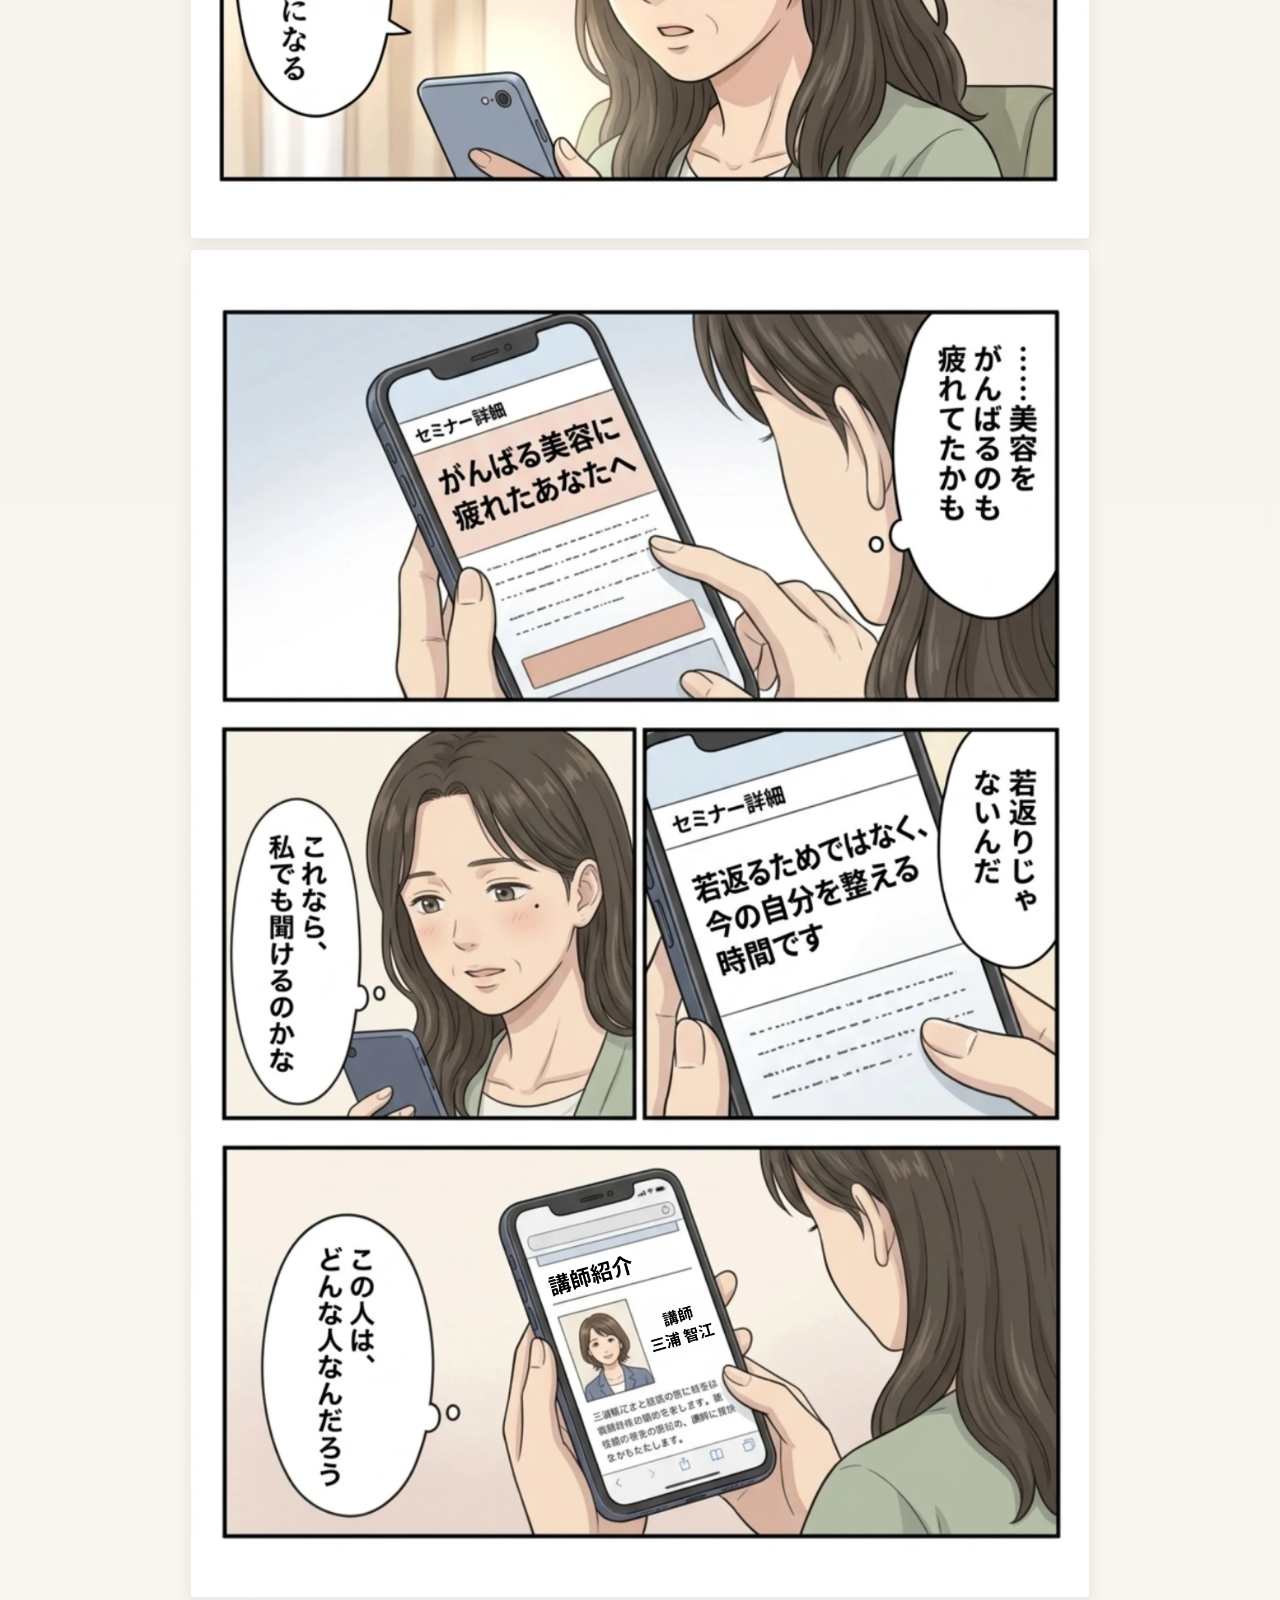
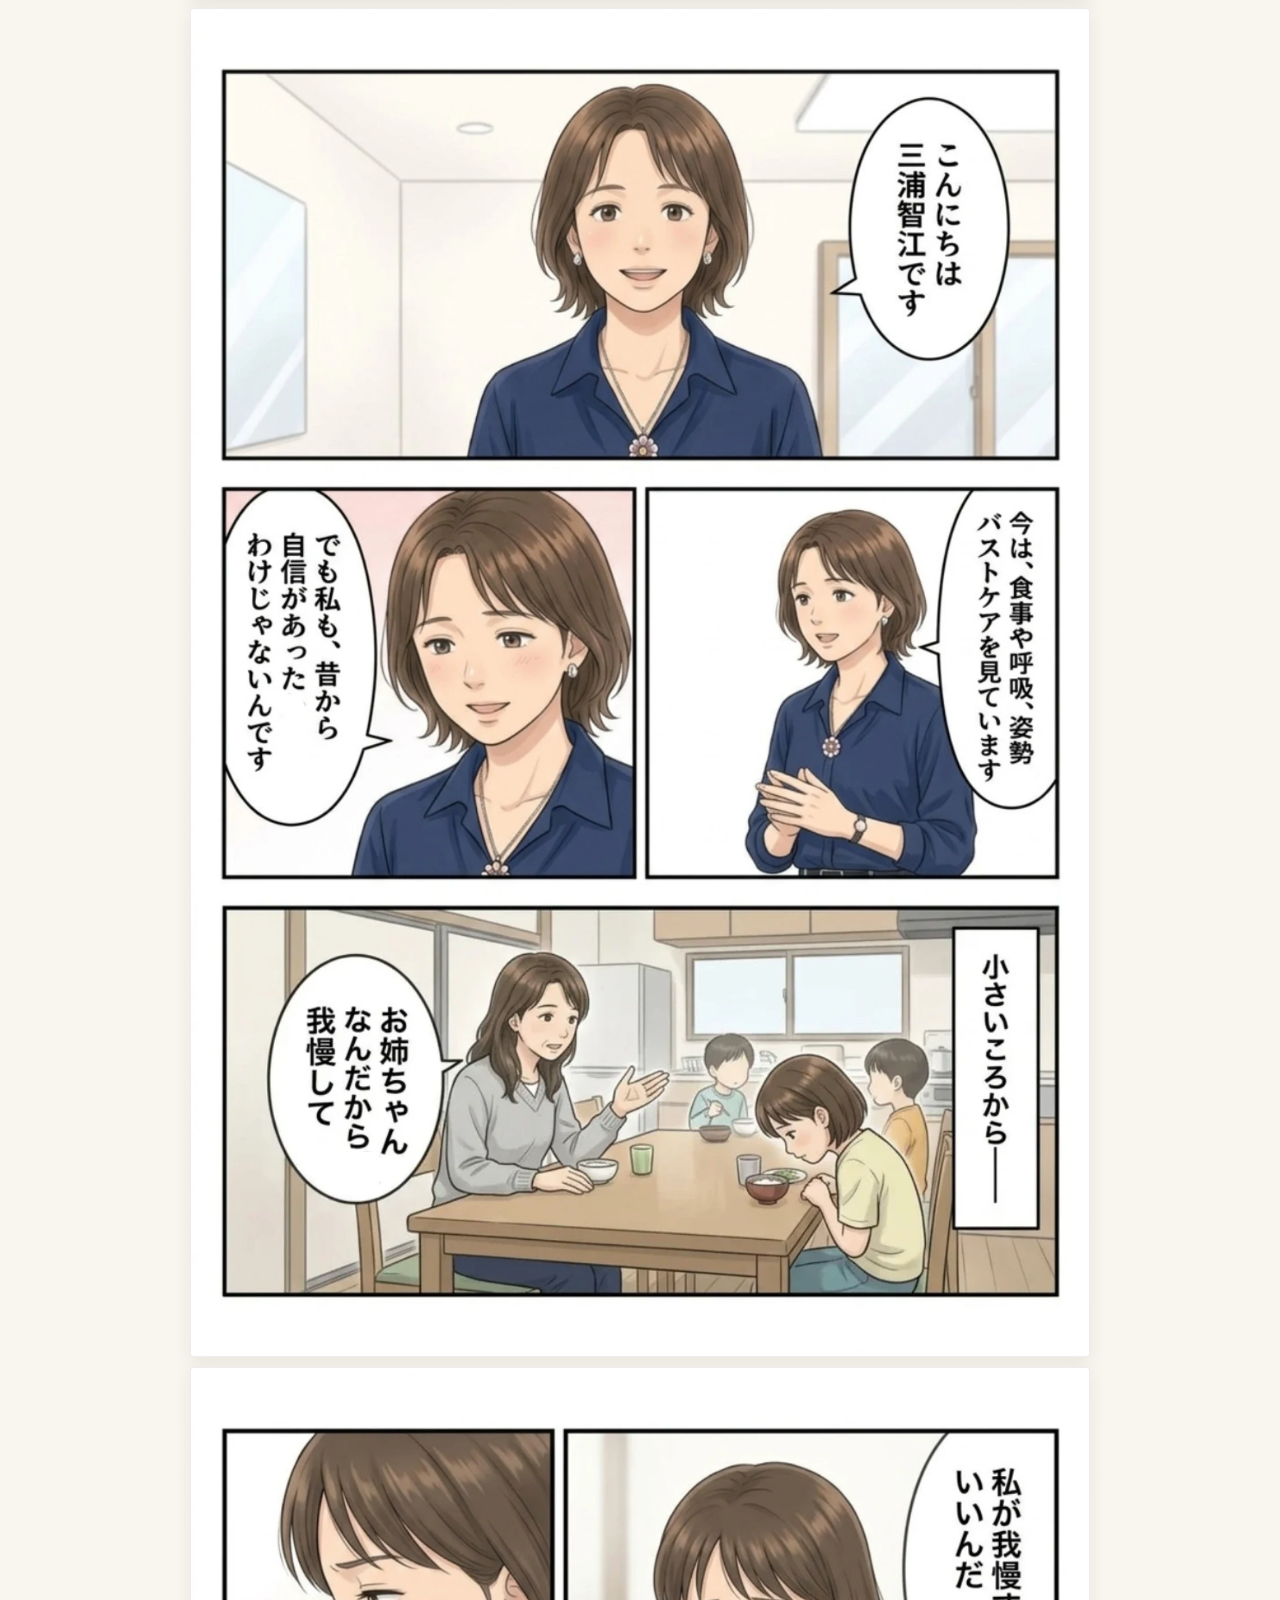
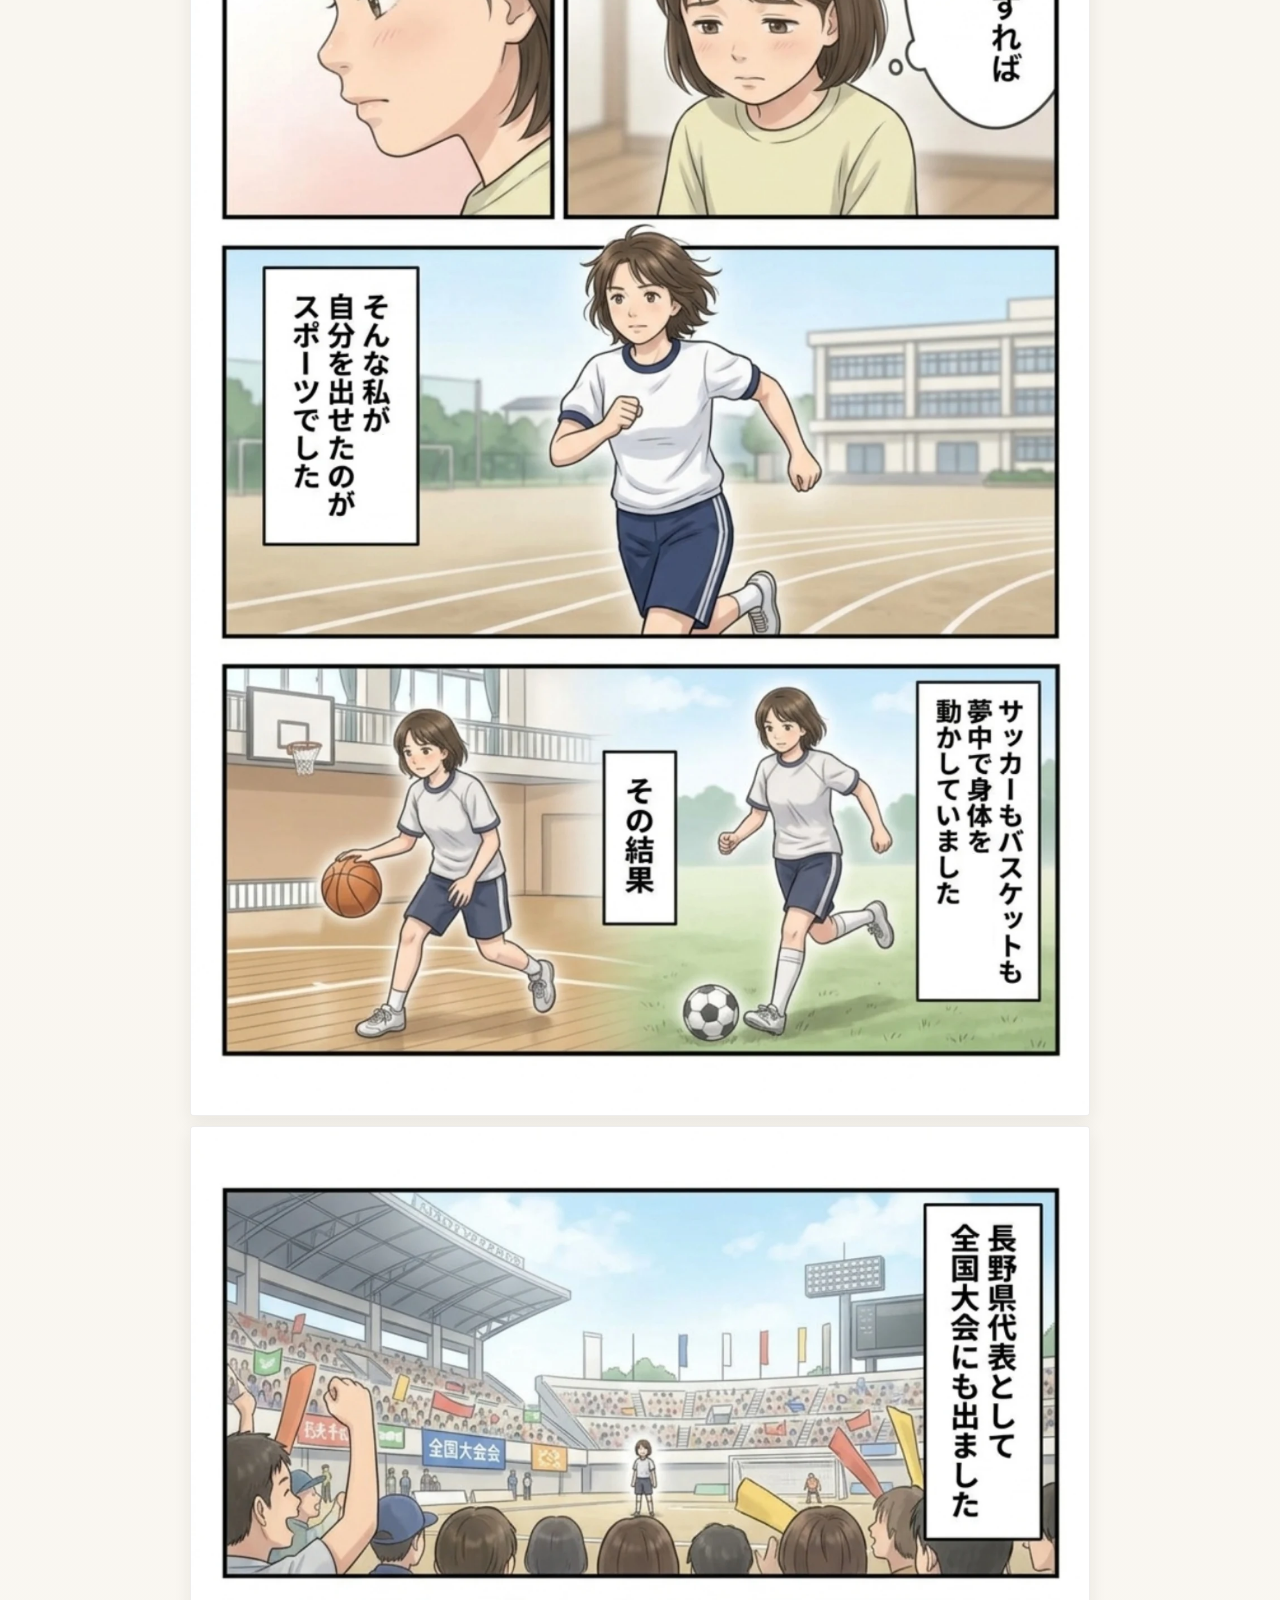
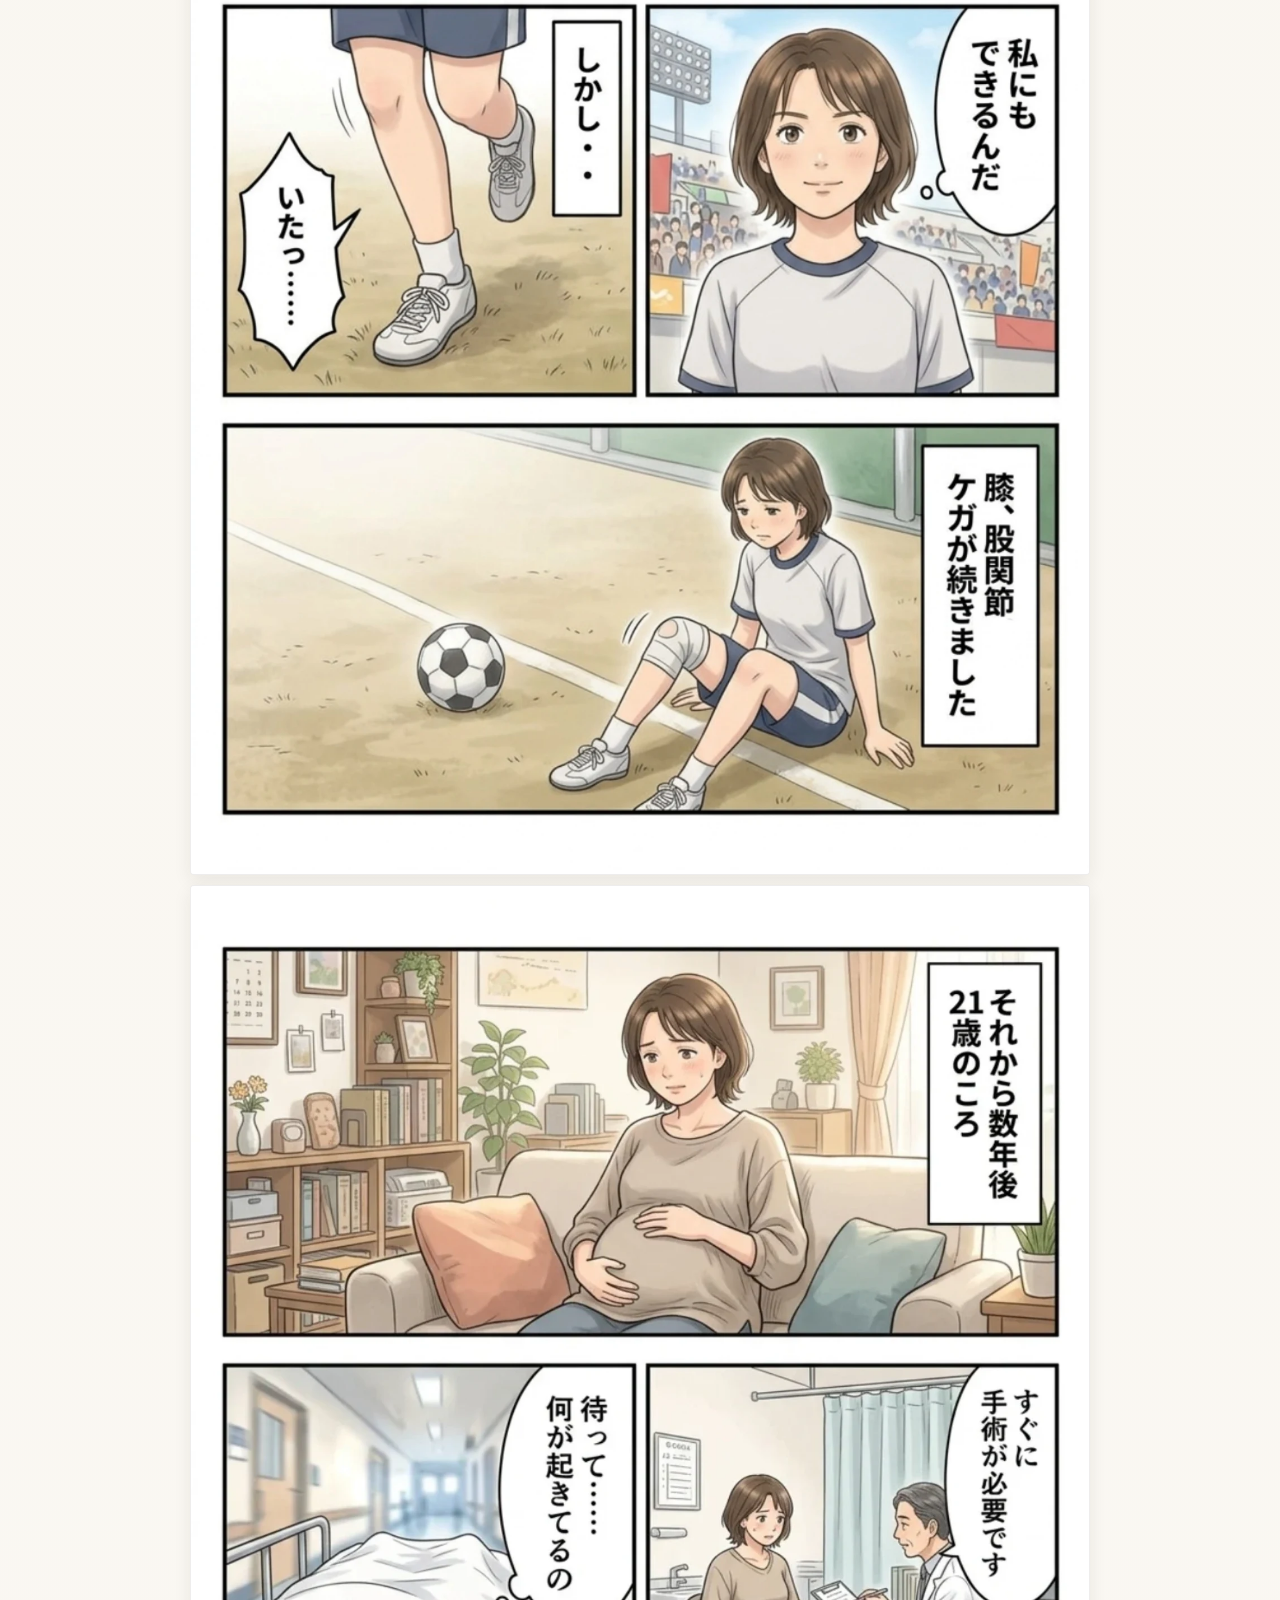
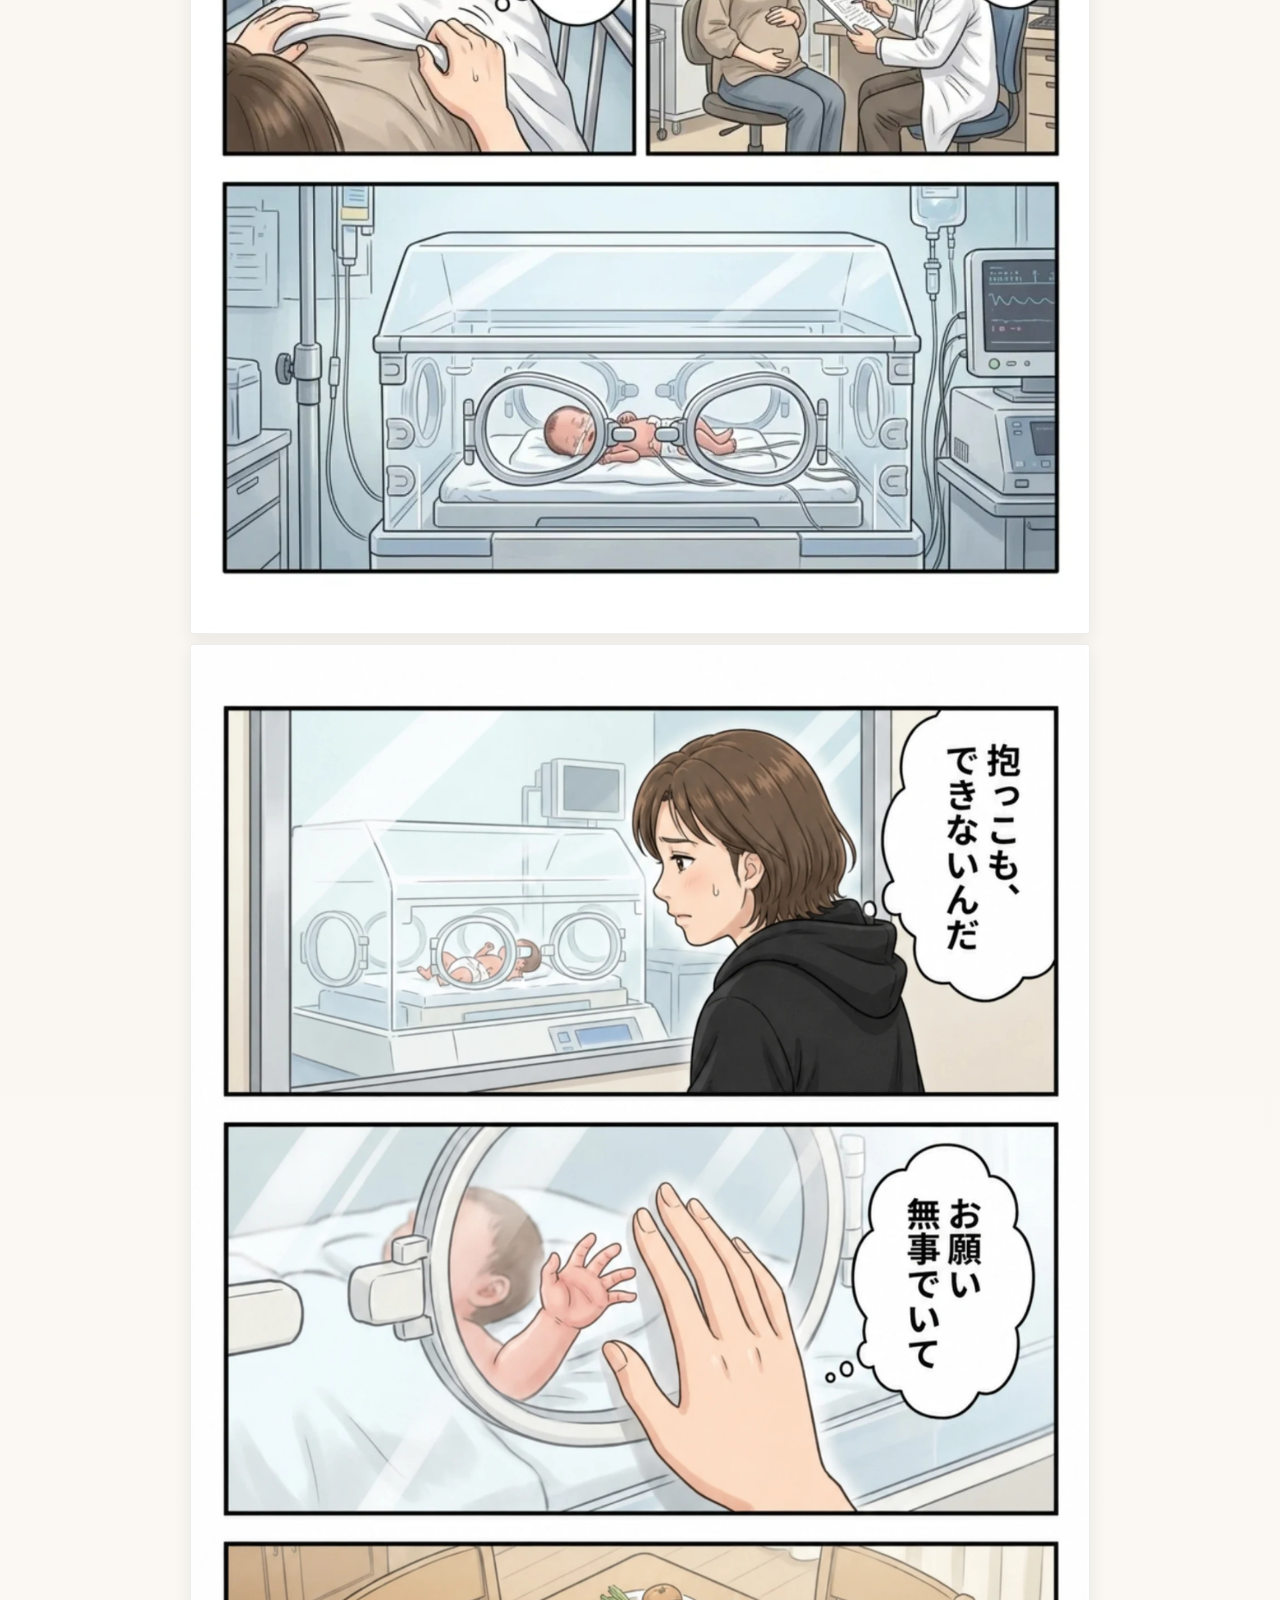
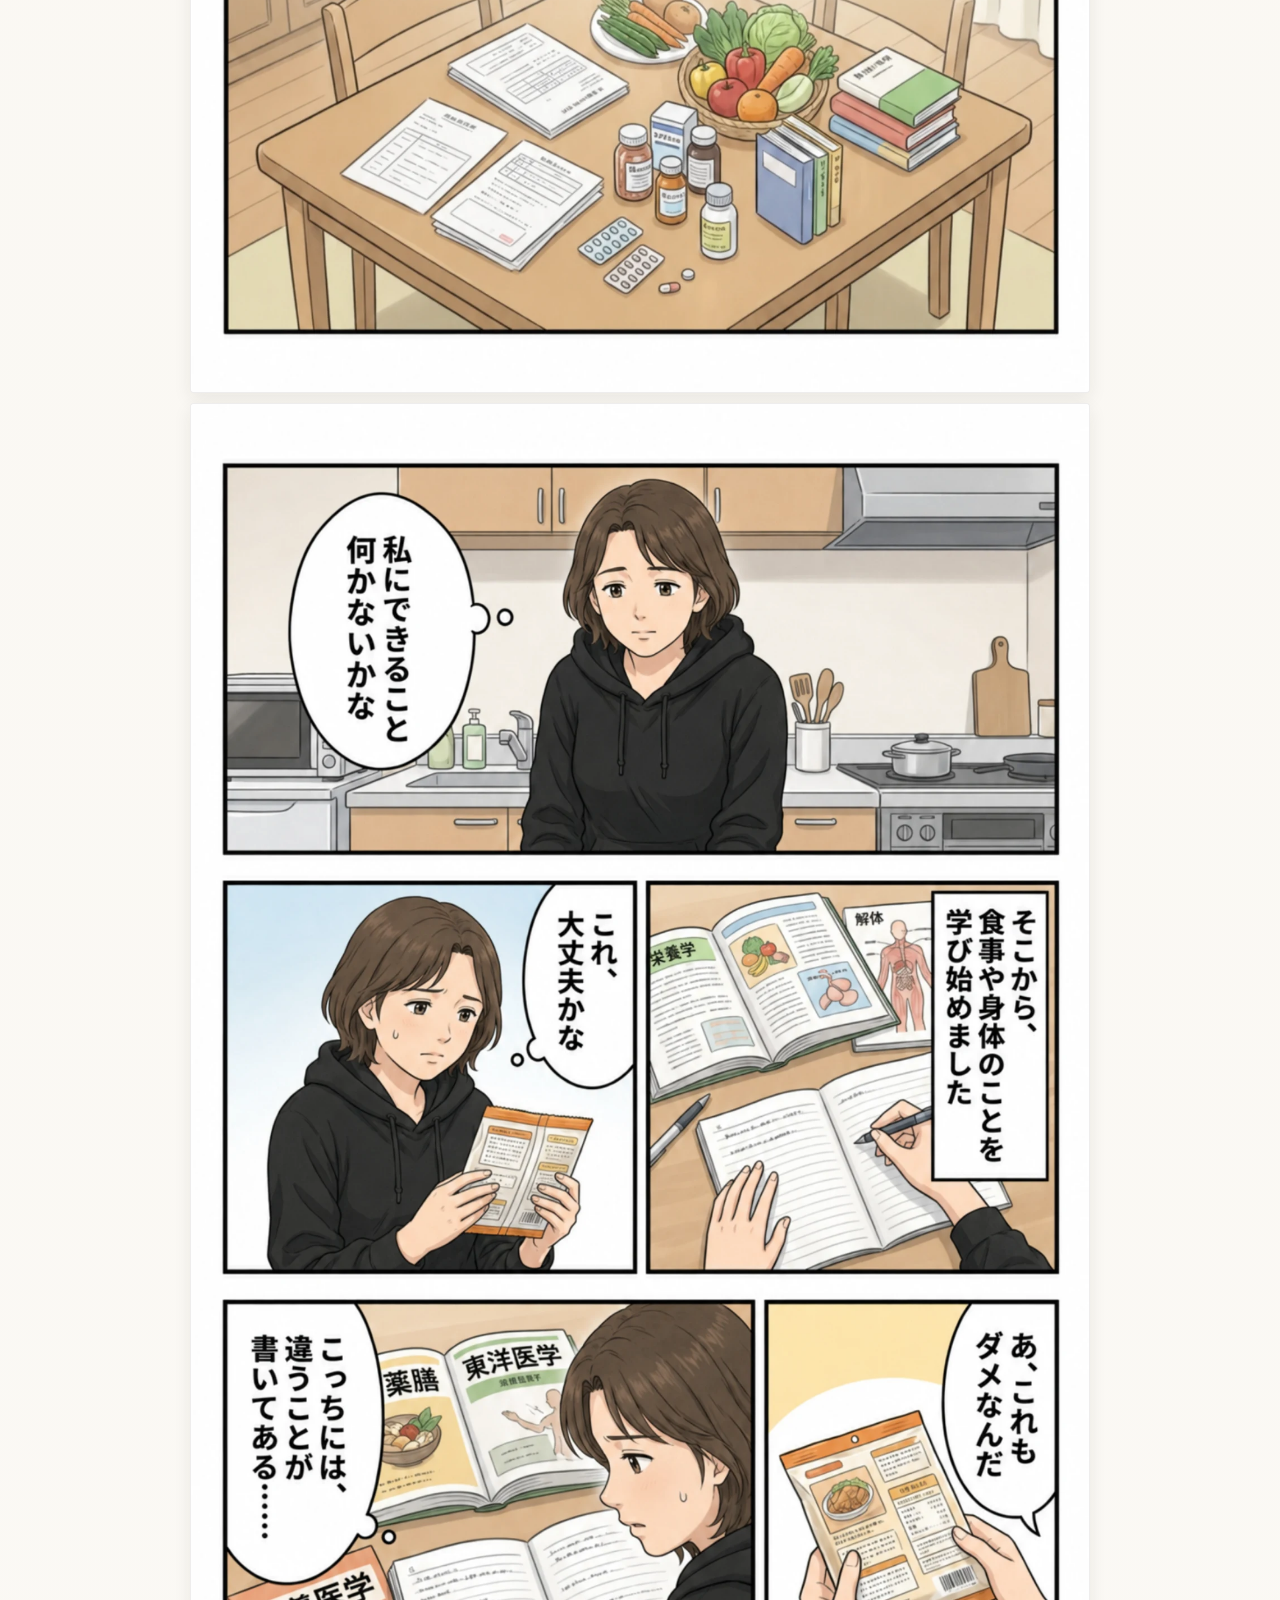
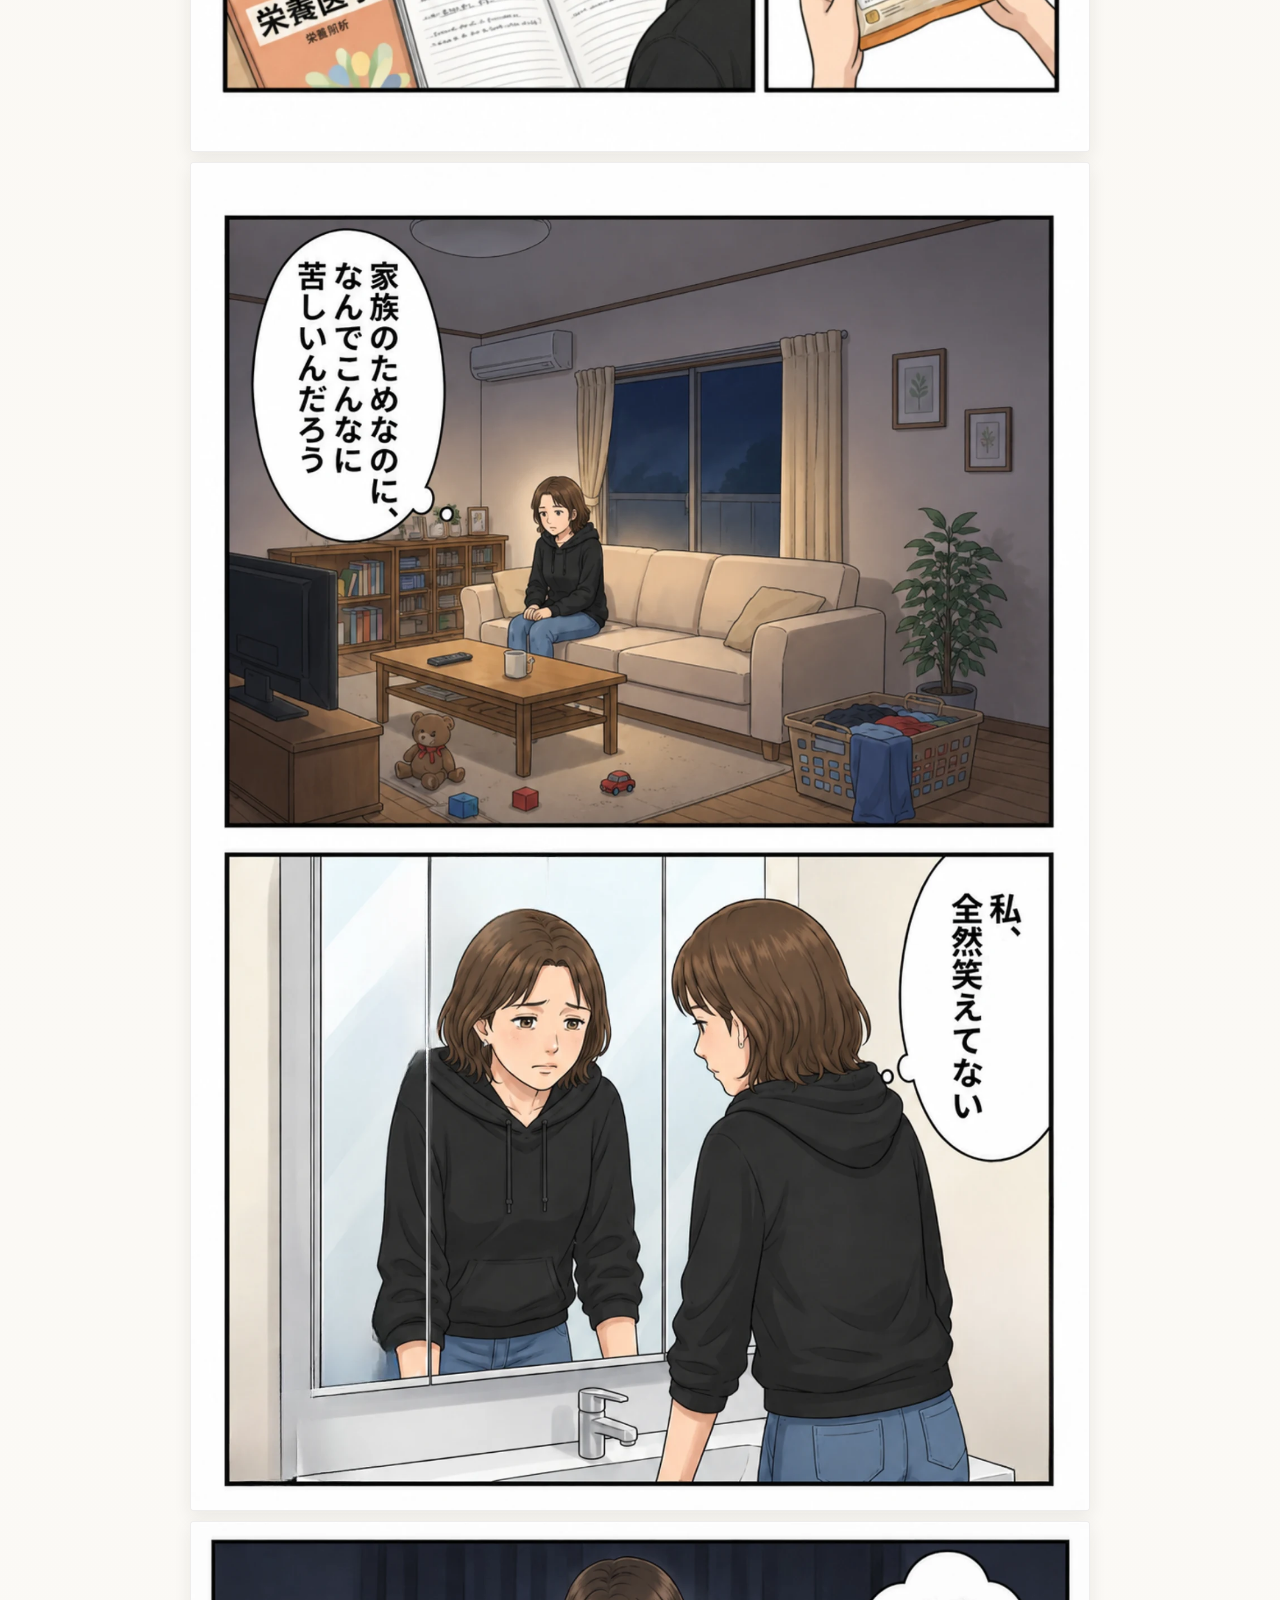
==== commit 27163f49: "Serve LP at custom domain root" ====
--- a/index.html
+++ b/index.html
@@ -3,11 +3,113 @@
 <head>
   <meta charset="utf-8">
   <meta name="viewport" content="width=device-width, initial-scale=1">
+  <title>女性の美しさを取り戻す | もう一度、自分を好きに戻るための120分</title>
+  <meta name="description" content="食事・姿勢・呼吸・バストケアを通して、今の自分を整えていく120分セミナーの確認用LPです。">
   <meta name="robots" content="noindex, nofollow">
-  <meta http-equiv="refresh" content="0; url=again/">
-  <title>Redirecting...</title>
+  <meta name="format-detection" content="telephone=no">
+  <meta http-equiv="Cache-Control" content="no-cache, no-store, must-revalidate">
+  <meta http-equiv="Pragma" content="no-cache">
+  <meta http-equiv="Expires" content="0">
+  <link rel="stylesheet" href="again/style.css">
 </head>
 <body>
-  <p><a href="again/">LPを開く</a></p>
+  <main class="page">
+    <section class="hero" aria-labelledby="page-title">
+      <h1 id="page-title" class="sr-only">女性の美しさを取り戻す</h1>
+      <img class="hero-image" src="again/assets/hero.webp" width="1672" height="941" alt="もう若くないから、と自分を諦めていませんか。女性の美しさを取り戻す、もう一度私を好きになる120分" fetchpriority="high" decoding="async">
+    </section>
+
+    <section class="cta-band" aria-label="特別価格と開催日程の案内">
+      <p class="cta-kicker">4日程から選べるオンラインセミナー</p>
+      <p class="cta-schedule-summary">開催日：7/15(水)・7/17(金)・7/20(月・祝)・7/23(木)</p>
+      <p class="cta-helper">※フォーム内で参加日を選べます。</p>
+      <div class="cta-mini-offer" aria-label="特別関係者割引価格">
+        <p class="cta-deadline">6月26日(金)23:59まで</p>
+        <p class="cta-price-line">
+          <span class="cta-regular-price">通常価格 4,000円</span>
+          <span class="price-arrow" aria-hidden="true">→</span>
+          <span class="cta-special-price">1,000円</span>
+        </p>
+        <p class="cta-price-note">特別関係者割引</p>
+      </div>
+      <a class="cta-button" href="https://forms.gle/sVYeaseKCCPewdq59" target="_blank" rel="noopener" data-track="cta-click" data-cta-position="top">日程を選んで申し込む</a>
+      <p class="cta-form-note">フォーム内で参加日を選択してください。</p>
+    </section>
+
+    <section id="manga" class="manga-reader" aria-label="漫画本編">
+      <img src="again/assets/manga/01.webp" width="1600" height="2400" alt="漫画本編 1ページ目" loading="lazy" decoding="async">
+      <img src="again/assets/manga/02.webp" width="1600" height="2400" alt="漫画本編 2ページ目" loading="lazy" decoding="async">
+      <img src="again/assets/manga/03.webp" width="1600" height="2400" alt="漫画本編 3ページ目" loading="lazy" decoding="async">
+      <img src="again/assets/manga/04.webp" width="1600" height="2400" alt="漫画本編 4ページ目" loading="lazy" decoding="async">
+      <img src="again/assets/manga/05.webp" width="1600" height="2400" alt="漫画本編 5ページ目" loading="lazy" decoding="async">
+      <img src="again/assets/manga/06.webp" width="1600" height="2400" alt="漫画本編 6ページ目" loading="lazy" decoding="async">
+      <img src="again/assets/manga/07.webp" width="1600" height="2400" alt="漫画本編 7ページ目" loading="lazy" decoding="async">
+      <img src="again/assets/manga/08.webp" width="1600" height="2400" alt="漫画本編 8ページ目" loading="lazy" decoding="async">
+      <img src="again/assets/manga/09.webp" width="1600" height="2400" alt="漫画本編 9ページ目" loading="lazy" decoding="async">
+      <img src="again/assets/manga/10.webp" width="1600" height="2400" alt="漫画本編 10ページ目" loading="lazy" decoding="async">
+      <img src="again/assets/manga/11.webp" width="1600" height="2400" alt="漫画本編 11ページ目" loading="lazy" decoding="async">
+      <img src="again/assets/manga/12.webp" width="1600" height="2400" alt="漫画本編 12ページ目" loading="lazy" decoding="async">
+      <img src="again/assets/manga/13.webp" width="1600" height="2400" alt="漫画本編 13ページ目" loading="lazy" decoding="async">
+      <img src="again/assets/manga/14.webp" width="1600" height="2400" alt="漫画本編 14ページ目" loading="lazy" decoding="async">
+      <img src="again/assets/manga/15.webp" width="1600" height="2400" alt="漫画本編 15ページ目" loading="lazy" decoding="async">
+      <img src="again/assets/manga/16.webp" width="1600" height="2400" alt="漫画本編 16ページ目" loading="lazy" decoding="async">
+      <img src="again/assets/manga/17.webp" width="1600" height="2400" alt="漫画本編 17ページ目" loading="lazy" decoding="async">
+      <img src="again/assets/manga/18.webp" width="1600" height="2400" alt="漫画本編 18ページ目" loading="lazy" decoding="async">
+      <img src="again/assets/manga/19.webp" width="1600" height="2400" alt="漫画本編 19ページ目" loading="lazy" decoding="async">
+      <img src="again/assets/manga/20.webp" width="1600" height="2400" alt="漫画本編 20ページ目" loading="lazy" decoding="async">
+      <img src="again/assets/manga/21.webp" width="1600" height="2400" alt="漫画本編 21ページ目" loading="lazy" decoding="async">
+    </section>
+
+    <section class="message-card" aria-label="セミナー案内メッセージ">
+      <p class="message-eyebrow">漫画を読み終えたあなたへ</p>
+      <p class="message-lead">「もう若くないから」と、自分を終わらせなくていい。</p>
+      <h2>女性の美しさを取り戻す<br>もう一度、私を好きになる120分</h2>
+      <p>食事・姿勢・呼吸・バストケアを通して、今の自分を整えていく時間です。</p>
+      <p>好きな服を着る。笑顔で写真に写る。自分の身体をもう一度、大事に見つめる。</p>
+      <p>年齢と戦うのではなく、これからの自分を整えていく一歩として、まずは120分のセミナーでお会いしましょう。</p>
+    </section>
+
+    <section id="final-cta" class="closing-card" aria-label="最終案内">
+      <p class="closing-label">6月26日(金)23:59まで</p>
+      <h2 class="closing-heading">特別価格のご案内</h2>
+      <div class="closing-schedule" aria-label="開催日程">
+        <p class="closing-schedule-title">開催日程</p>
+        <ul>
+          <li>7月15日(水)20時00分～22時00分</li>
+          <li>7月17日(金)14時00分～16時00分</li>
+          <li>7月20日(月・祝)20時00分～22時00分</li>
+          <li>7月23日(木)10時00分～12時00分</li>
+        </ul>
+        <p class="closing-schedule-note">※フォーム内で参加日を選べます。</p>
+      </div>
+      <p class="closing-title">
+        <span class="closing-regular-price">通常価格 4,000円</span>
+        <span class="price-arrow" aria-hidden="true">→</span>
+        <span>特別価格 1,000円</span>
+      </p>
+      <a class="cta-button" href="https://forms.gle/v7WgNsRoRgQMCJrC7" target="_blank" rel="noopener" data-track="cta-click" data-cta-position="bottom">日程を選んで申し込む</a>
+      <p class="closing-text">フォーム内で参加日を選択してください。</p>
+    </section>
+  </main>
+  <script>
+    document.querySelectorAll('[data-track="cta-click"]').forEach((link) => {
+      link.addEventListener('click', () => {
+        const position = link.dataset.ctaPosition || 'unknown';
+        if (window.gtag) {
+          window.gtag('event', 'cta_click', {
+            event_category: 'again_lp',
+            event_label: position
+          });
+        }
+        if (window.dataLayer) {
+          window.dataLayer.push({
+            event: 'cta_click',
+            cta_position: position,
+            page_path: window.location.pathname
+          });
+        }
+      });
+    });
+  </script>
 </body>
 </html>
--- a/again/style.css
+++ b/again/style.css
@@ -0,0 +1,408 @@
+:root {
+  color-scheme: light;
+  --bg: #f7f3eb;
+  --paper: #ffffff;
+  --ink: #2b211a;
+  --muted: #75685e;
+  --line: #e5d8c7;
+  --accent: #c95b48;
+  --cta: #d94f2b;
+  --cta-dark: #a83a20;
+  --shadow: 0 16px 42px rgba(43, 33, 26, 0.12);
+}
+
+* {
+  box-sizing: border-box;
+}
+
+html {
+  scroll-behavior: smooth;
+}
+
+body {
+  margin: 0;
+  background: linear-gradient(180deg, #fffaf3 0, var(--bg) 480px, #fff 100%);
+  color: var(--ink);
+  font-family: -apple-system, BlinkMacSystemFont, "Hiragino Sans", "Yu Gothic", "YuGothic", "Noto Sans JP", sans-serif;
+  line-height: 1.75;
+}
+
+.page {
+  width: min(100%, 920px);
+  margin: 0 auto;
+  padding: 10px 10px 56px;
+}
+
+.sr-only {
+  position: absolute;
+  width: 1px;
+  height: 1px;
+  padding: 0;
+  margin: -1px;
+  overflow: hidden;
+  clip: rect(0, 0, 0, 0);
+  white-space: nowrap;
+  border: 0;
+}
+
+.hero {
+  text-align: center;
+}
+
+.hero-image,
+.manga-reader img {
+  display: block;
+  width: 100%;
+  height: auto;
+  background: var(--paper);
+}
+
+.hero-image {
+  border-radius: 8px;
+  box-shadow: var(--shadow);
+}
+
+.cta-band,
+.closing-card {
+  margin: 18px 0;
+  padding: clamp(18px, 4vw, 26px);
+  border: 1px solid var(--line);
+  border-radius: 8px;
+  background: rgba(255, 255, 255, 0.94);
+  text-align: center;
+  box-shadow: 0 8px 24px rgba(43, 33, 26, 0.08);
+}
+
+.cta-kicker,
+.cta-schedule-summary,
+.cta-helper,
+.cta-form-note {
+  margin: 0;
+}
+
+.cta-kicker {
+  color: var(--accent);
+  font-size: clamp(15px, 4vw, 19px);
+  font-weight: 900;
+  line-height: 1.5;
+}
+
+.cta-schedule-summary {
+  margin-top: 4px;
+  color: var(--ink);
+  font-size: clamp(18px, 5vw, 25px);
+  font-weight: 900;
+  line-height: 1.45;
+}
+
+.cta-helper,
+.cta-form-note {
+  color: var(--muted);
+  font-size: clamp(12px, 3.4vw, 14px);
+  font-weight: 700;
+  line-height: 1.6;
+}
+
+.cta-helper {
+  margin-top: 2px;
+}
+
+.cta-form-note {
+  margin-top: 12px;
+}
+
+.closing-card p {
+  margin: 0;
+}
+
+.closing-title {
+  font-weight: 900;
+}
+
+.closing-text {
+  margin-top: 12px;
+  color: var(--muted);
+  font-size: 14px;
+}
+
+.cta-mini-offer {
+  margin: 14px auto 16px;
+  padding: 12px 14px 14px;
+  border: 2px solid rgba(217, 79, 43, 0.22);
+  border-radius: 8px;
+  background: #fff8f4;
+}
+
+.cta-deadline {
+  margin: 0 0 8px;
+  color: var(--cta-dark);
+  font-size: clamp(18px, 4.8vw, 24px);
+  font-weight: 900;
+  line-height: 1.4;
+}
+
+.cta-price-line {
+  display: flex;
+  flex-wrap: wrap;
+  align-items: center;
+  justify-content: center;
+  gap: 4px 16px;
+  margin: 0;
+  line-height: 1.2;
+}
+
+.cta-regular-price {
+  position: relative;
+  display: inline-block;
+  padding: 2px 6px;
+  color: var(--muted);
+  font-size: 15px;
+  font-weight: 900;
+}
+
+.cta-regular-price::before,
+.cta-regular-price::after {
+  content: "";
+  position: absolute;
+  left: 0;
+  top: 50%;
+  width: 100%;
+  height: 4px;
+  border-radius: 999px;
+  background: rgba(168, 58, 32, 0.92);
+}
+
+.cta-regular-price::before {
+  transform: rotate(8deg);
+}
+
+.cta-regular-price::after {
+  transform: rotate(-8deg);
+}
+
+.cta-special-price {
+  color: var(--cta-dark);
+  font-size: clamp(36px, 10vw, 52px);
+  font-weight: 900;
+  line-height: 1;
+}
+
+.price-arrow {
+  color: var(--cta-dark);
+  font-size: 18px;
+  font-weight: 900;
+  line-height: 1;
+}
+
+.cta-price-note {
+  margin: 4px 0 0;
+  color: var(--cta-dark);
+  font-size: 15px;
+  font-weight: 900;
+  line-height: 1.4;
+}
+
+.cta-button {
+  display: inline-flex;
+  align-items: center;
+  justify-content: center;
+  width: min(100%, 430px);
+  min-height: 58px;
+  padding: 14px 22px;
+  border-radius: 8px;
+  background: linear-gradient(180deg, var(--cta), var(--cta-dark));
+  color: #fff;
+  font-size: 18px;
+  font-weight: 900;
+  text-decoration: none;
+  box-shadow: 0 4px 0 #812d19, 0 10px 22px rgba(168, 58, 32, 0.16);
+}
+
+.manga-reader {
+  display: grid;
+  gap: 10px;
+  margin: 0 auto;
+}
+
+.manga-reader img {
+  border: 1px solid rgba(43, 33, 26, 0.08);
+  border-radius: 4px;
+  box-shadow: 0 6px 18px rgba(43, 33, 26, 0.08);
+}
+
+.message-card {
+  margin: 28px 0 18px;
+  padding: clamp(22px, 6vw, 36px) clamp(18px, 6vw, 42px);
+  border: 1px solid var(--line);
+  border-radius: 8px;
+  background:
+    linear-gradient(180deg, rgba(255, 250, 243, 0.96), rgba(255, 255, 255, 0.96)),
+    var(--paper);
+  text-align: center;
+  box-shadow: 0 12px 34px rgba(43, 33, 26, 0.08);
+}
+
+.message-card p,
+.message-card h2 {
+  margin: 0;
+}
+
+.message-eyebrow {
+  color: var(--accent);
+  font-size: clamp(13px, 3.5vw, 16px);
+  font-weight: 900;
+  line-height: 1.5;
+}
+
+.message-lead {
+  margin-top: 6px !important;
+  color: var(--ink);
+  font-size: clamp(18px, 4.6vw, 25px);
+  font-weight: 900;
+  line-height: 1.7;
+}
+
+.message-card h2 {
+  margin-top: 12px;
+  color: var(--accent);
+  font-family: "Hiragino Mincho ProN", "Yu Mincho", "YuMincho", serif;
+  font-size: clamp(28px, 7vw, 44px);
+  line-height: 1.45;
+  letter-spacing: 0;
+}
+
+.message-card p:not(.message-lead) {
+  margin: 14px auto 0;
+  max-width: 37em;
+  color: var(--muted);
+  font-size: clamp(15px, 3.8vw, 18px);
+  font-weight: 800;
+  line-height: 2;
+}
+
+.closing-card {
+  margin-top: 24px;
+}
+
+.closing-label {
+  display: inline-block;
+  margin-bottom: 10px !important;
+  padding: 7px 18px;
+  border-radius: 999px;
+  background: #fff0ea;
+  color: var(--accent);
+  font-size: clamp(17px, 5vw, 24px);
+  font-weight: 900;
+  line-height: 1.35;
+}
+
+.closing-heading {
+  margin: 0 0 12px;
+  color: var(--ink);
+  font-size: clamp(22px, 6vw, 30px);
+  font-weight: 900;
+  line-height: 1.4;
+}
+
+.closing-schedule {
+  width: min(100%, 580px);
+  margin: 0 auto 16px;
+  padding: 14px;
+  border-radius: 8px;
+  background: #fffaf6;
+  border: 1px solid var(--line);
+}
+
+.closing-schedule-title {
+  color: var(--accent);
+  font-size: clamp(16px, 4.4vw, 20px);
+  font-weight: 900;
+  line-height: 1.5;
+}
+
+.closing-schedule ul {
+  display: grid;
+  gap: 4px;
+  margin: 8px 0 0;
+  padding: 0;
+  list-style: none;
+  color: var(--ink);
+  font-size: clamp(15px, 4vw, 18px);
+  font-weight: 800;
+  line-height: 1.55;
+}
+
+.closing-schedule-note {
+  margin-top: 8px !important;
+  color: var(--muted);
+  font-size: clamp(12px, 3.4vw, 14px);
+  font-weight: 700;
+  line-height: 1.6;
+}
+
+.closing-title {
+  display: flex;
+  flex-wrap: wrap;
+  align-items: center;
+  justify-content: center;
+  gap: 4px 12px;
+  margin-bottom: 12px !important;
+  font-size: clamp(22px, 6vw, 32px);
+  line-height: 1.45;
+}
+
+.closing-regular-price {
+  position: relative;
+  display: inline-block;
+  padding: 2px 6px;
+  color: var(--muted);
+}
+
+.closing-regular-price::before,
+.closing-regular-price::after {
+  content: "";
+  position: absolute;
+  left: 0;
+  top: 50%;
+  width: 100%;
+  height: 4px;
+  border-radius: 999px;
+  background: rgba(168, 58, 32, 0.92);
+}
+
+.closing-regular-price::before {
+  transform: rotate(8deg);
+}
+
+.closing-regular-price::after {
+  transform: rotate(-8deg);
+}
+
+@media (max-width: 640px) {
+  .page {
+    padding: 0 0 36px;
+  }
+
+  .hero-image {
+    border-radius: 0;
+    box-shadow: none;
+  }
+
+  .cta-band,
+  .message-card,
+  .closing-card {
+    margin: 12px 10px;
+    padding: 16px 14px;
+  }
+
+  .manga-reader {
+    gap: 6px;
+  }
+
+  .manga-reader img {
+    border-left: 0;
+    border-right: 0;
+    border-radius: 0;
+    box-shadow: none;
+  }
+}
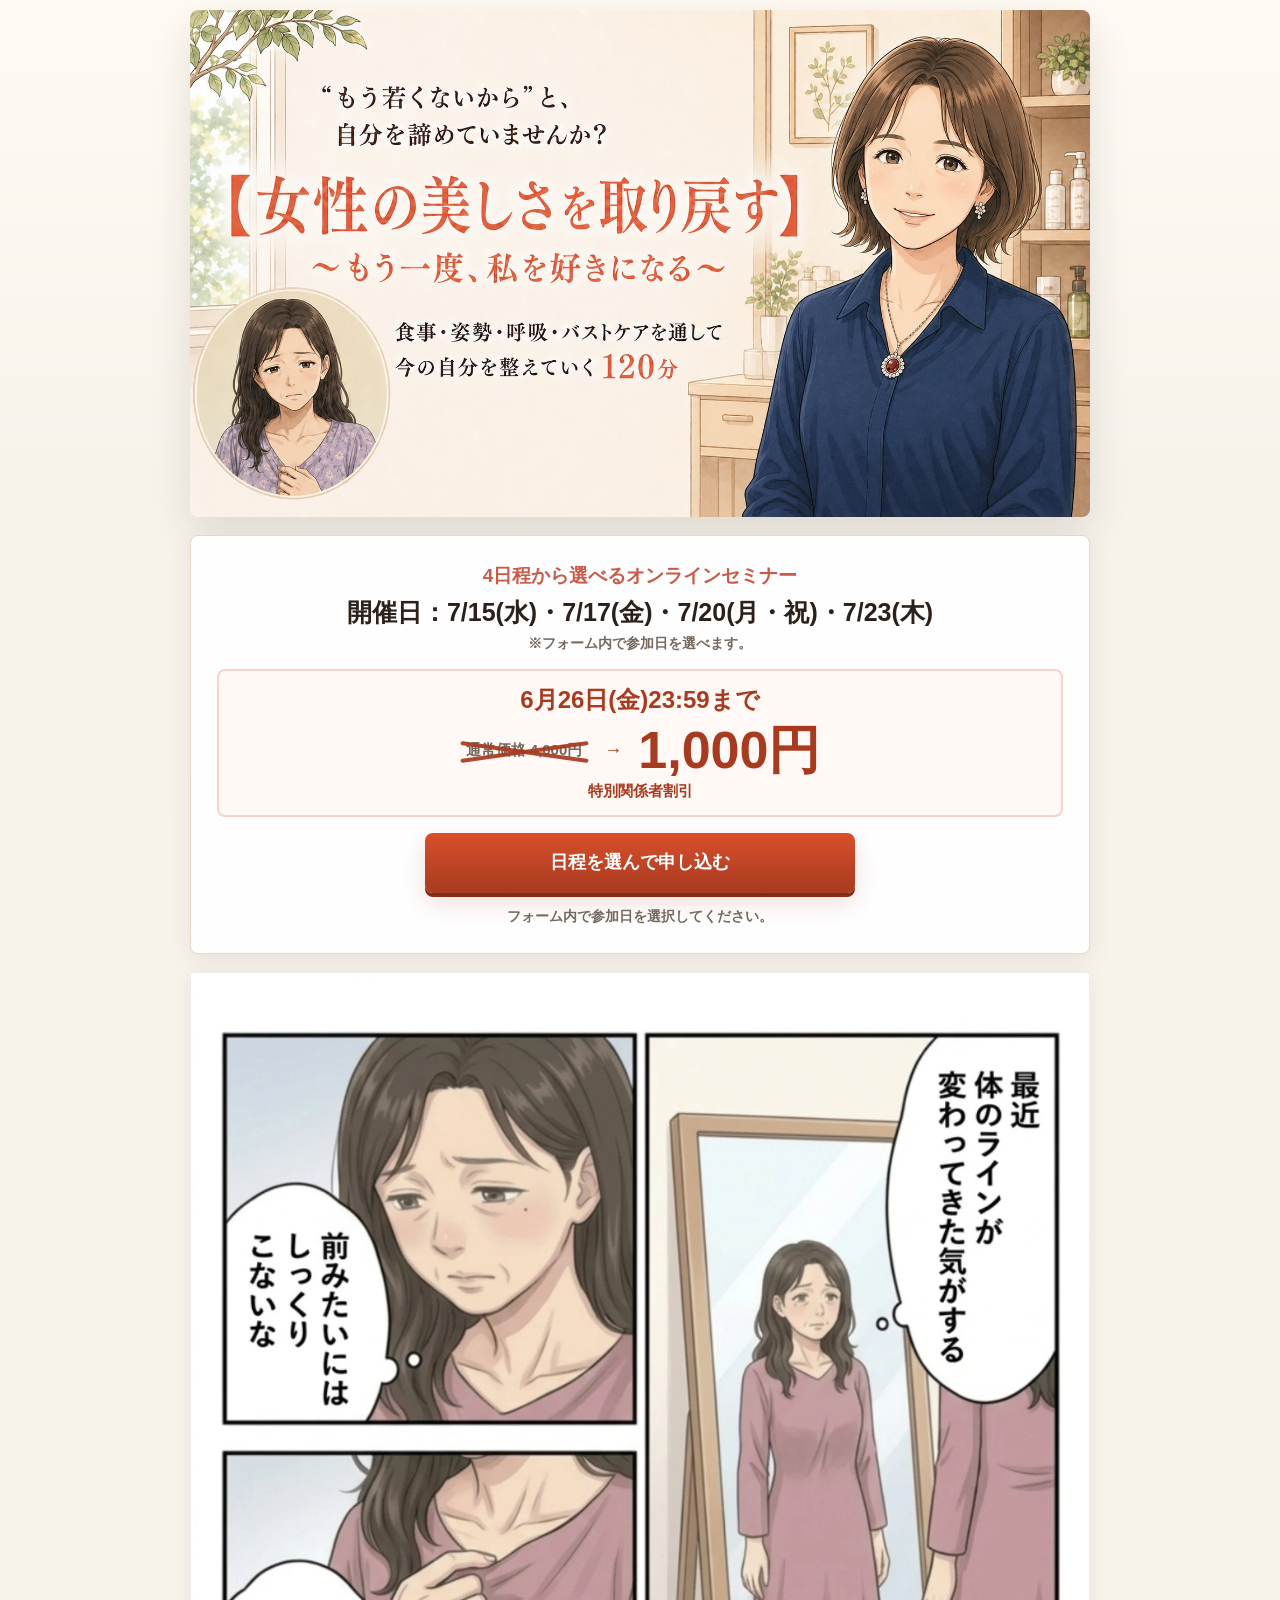
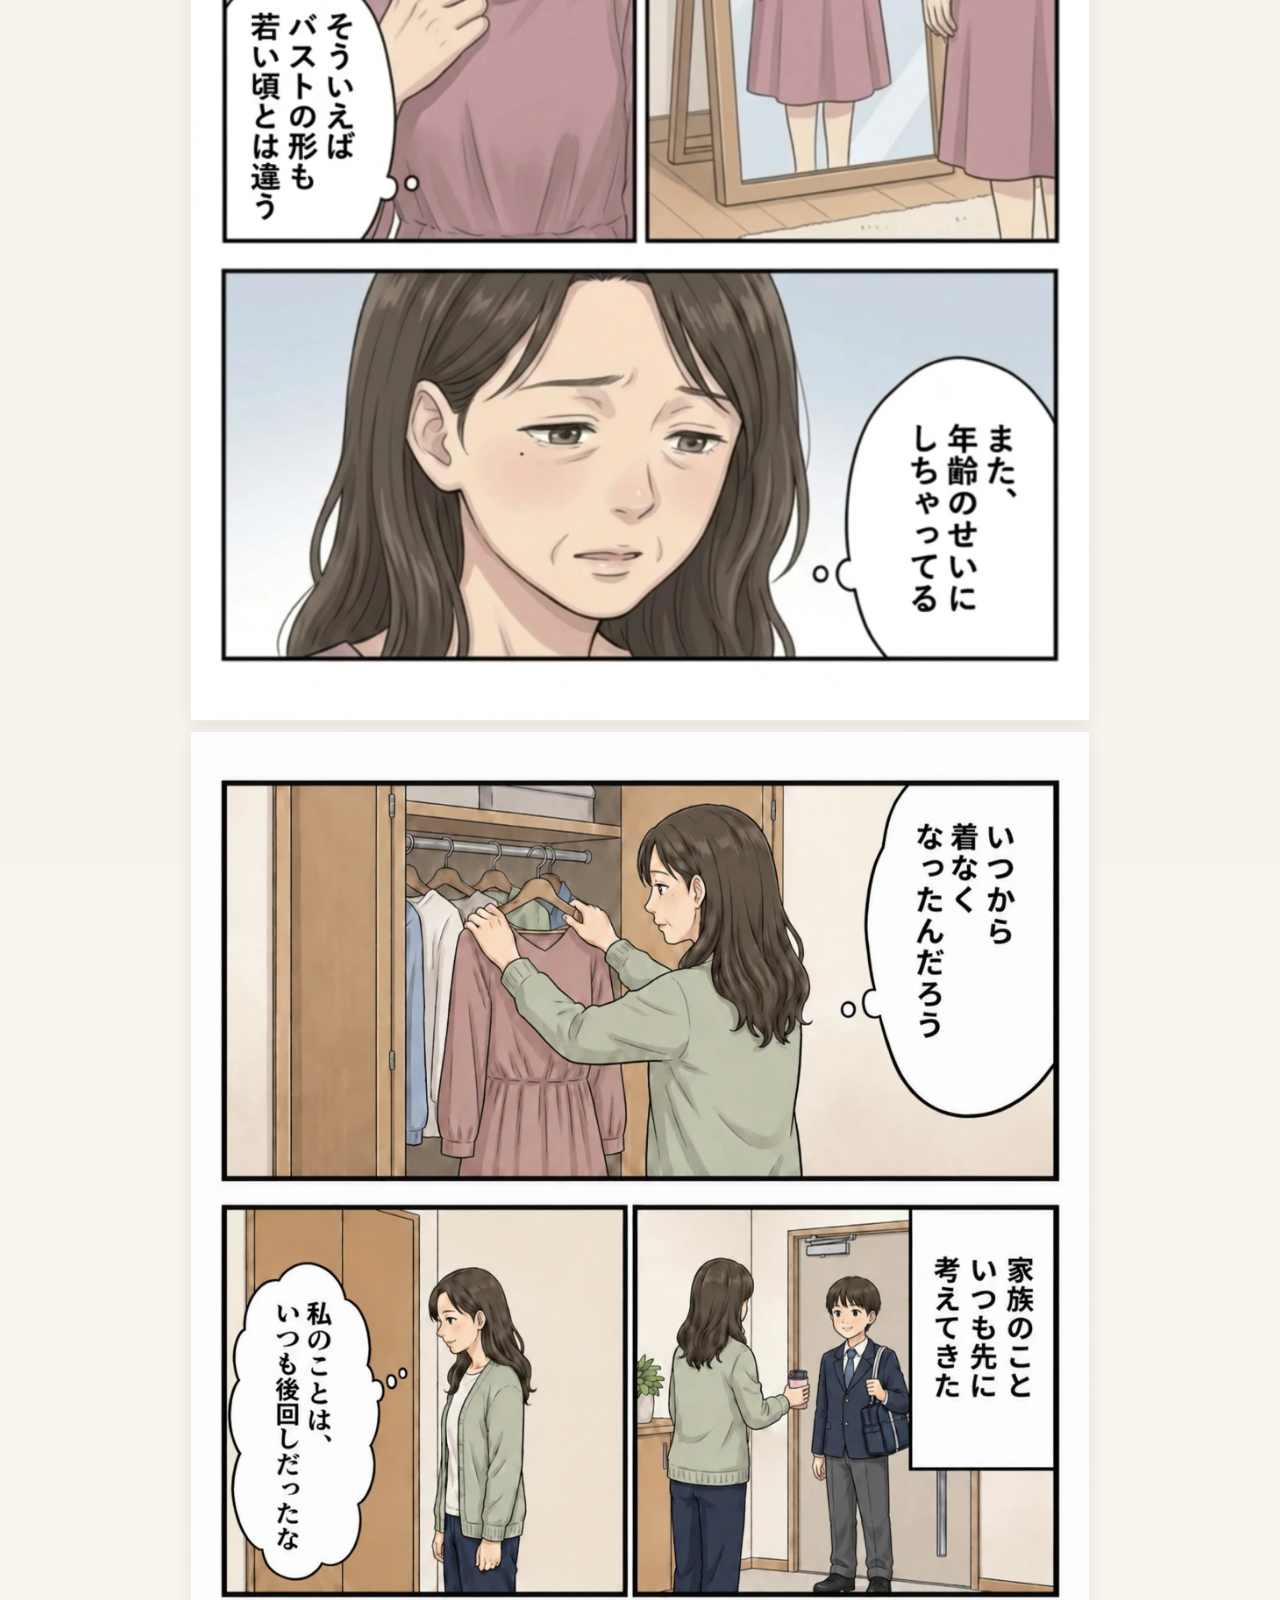
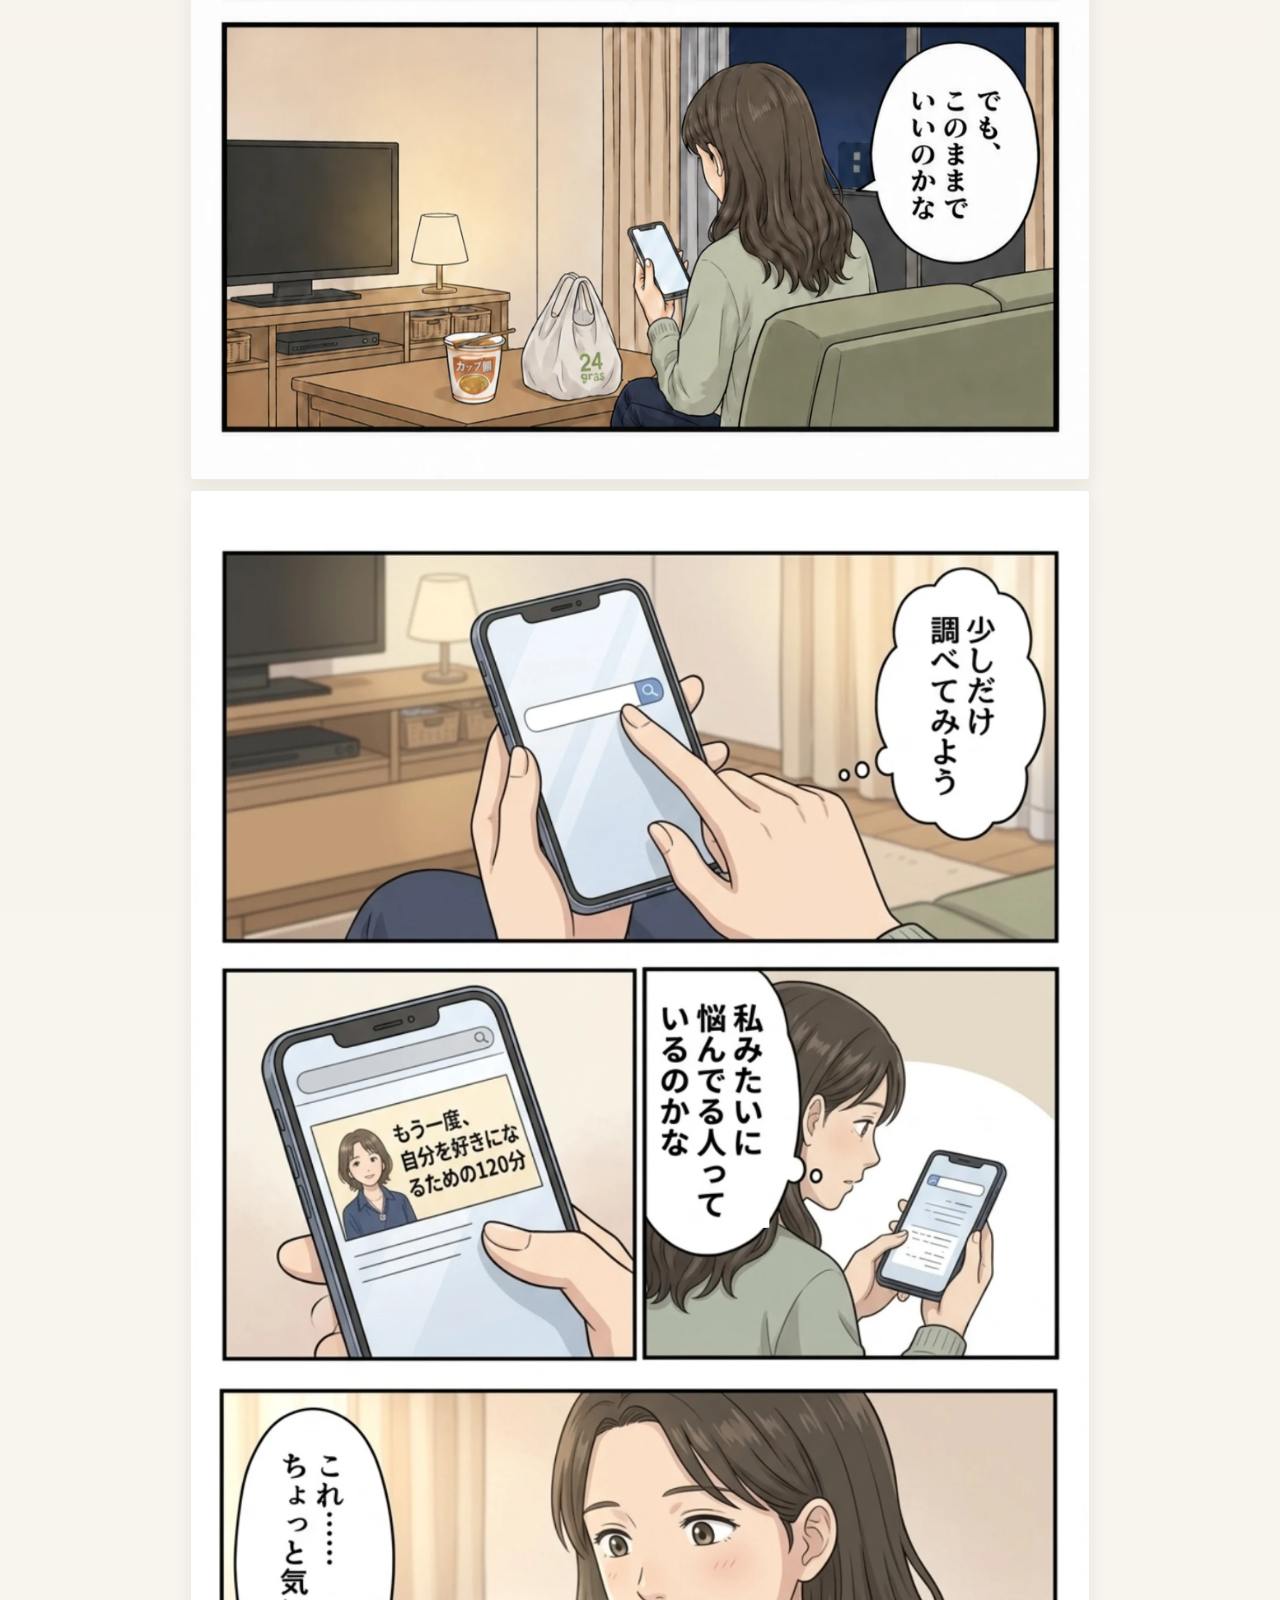
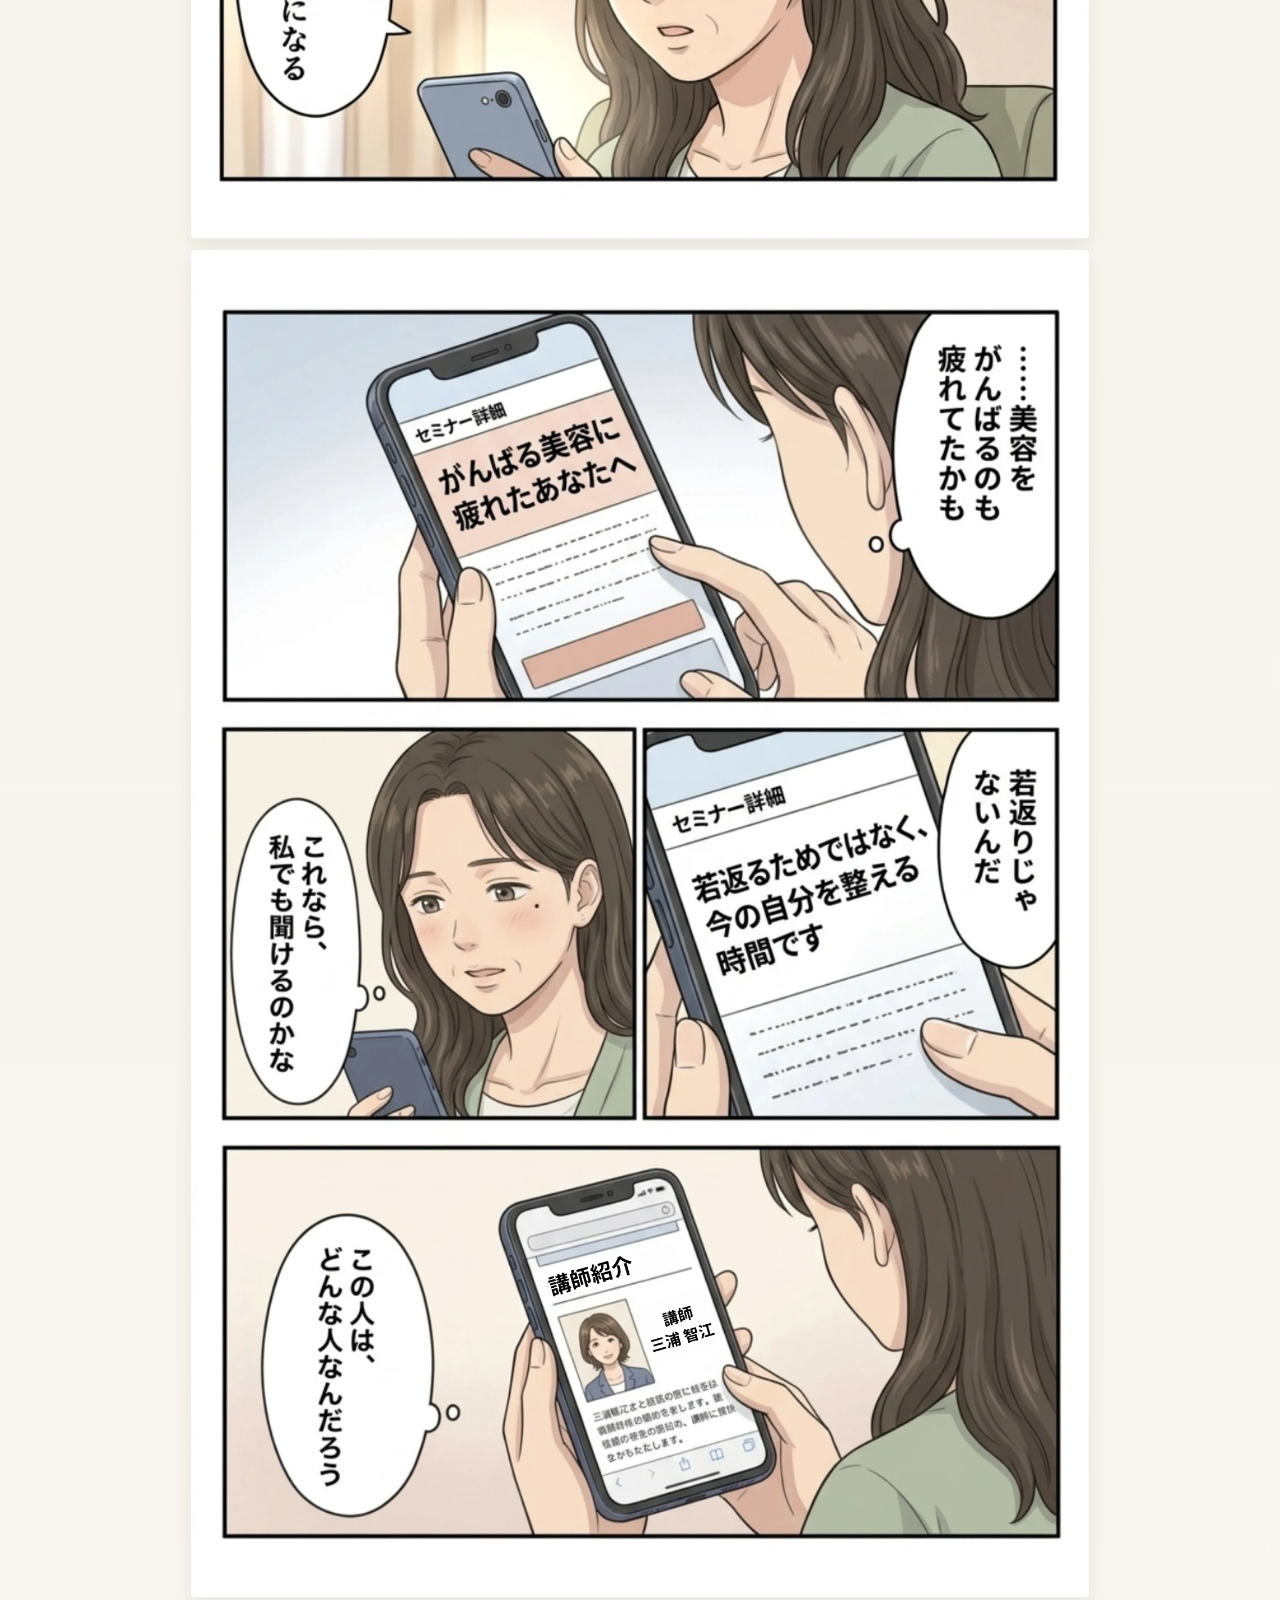
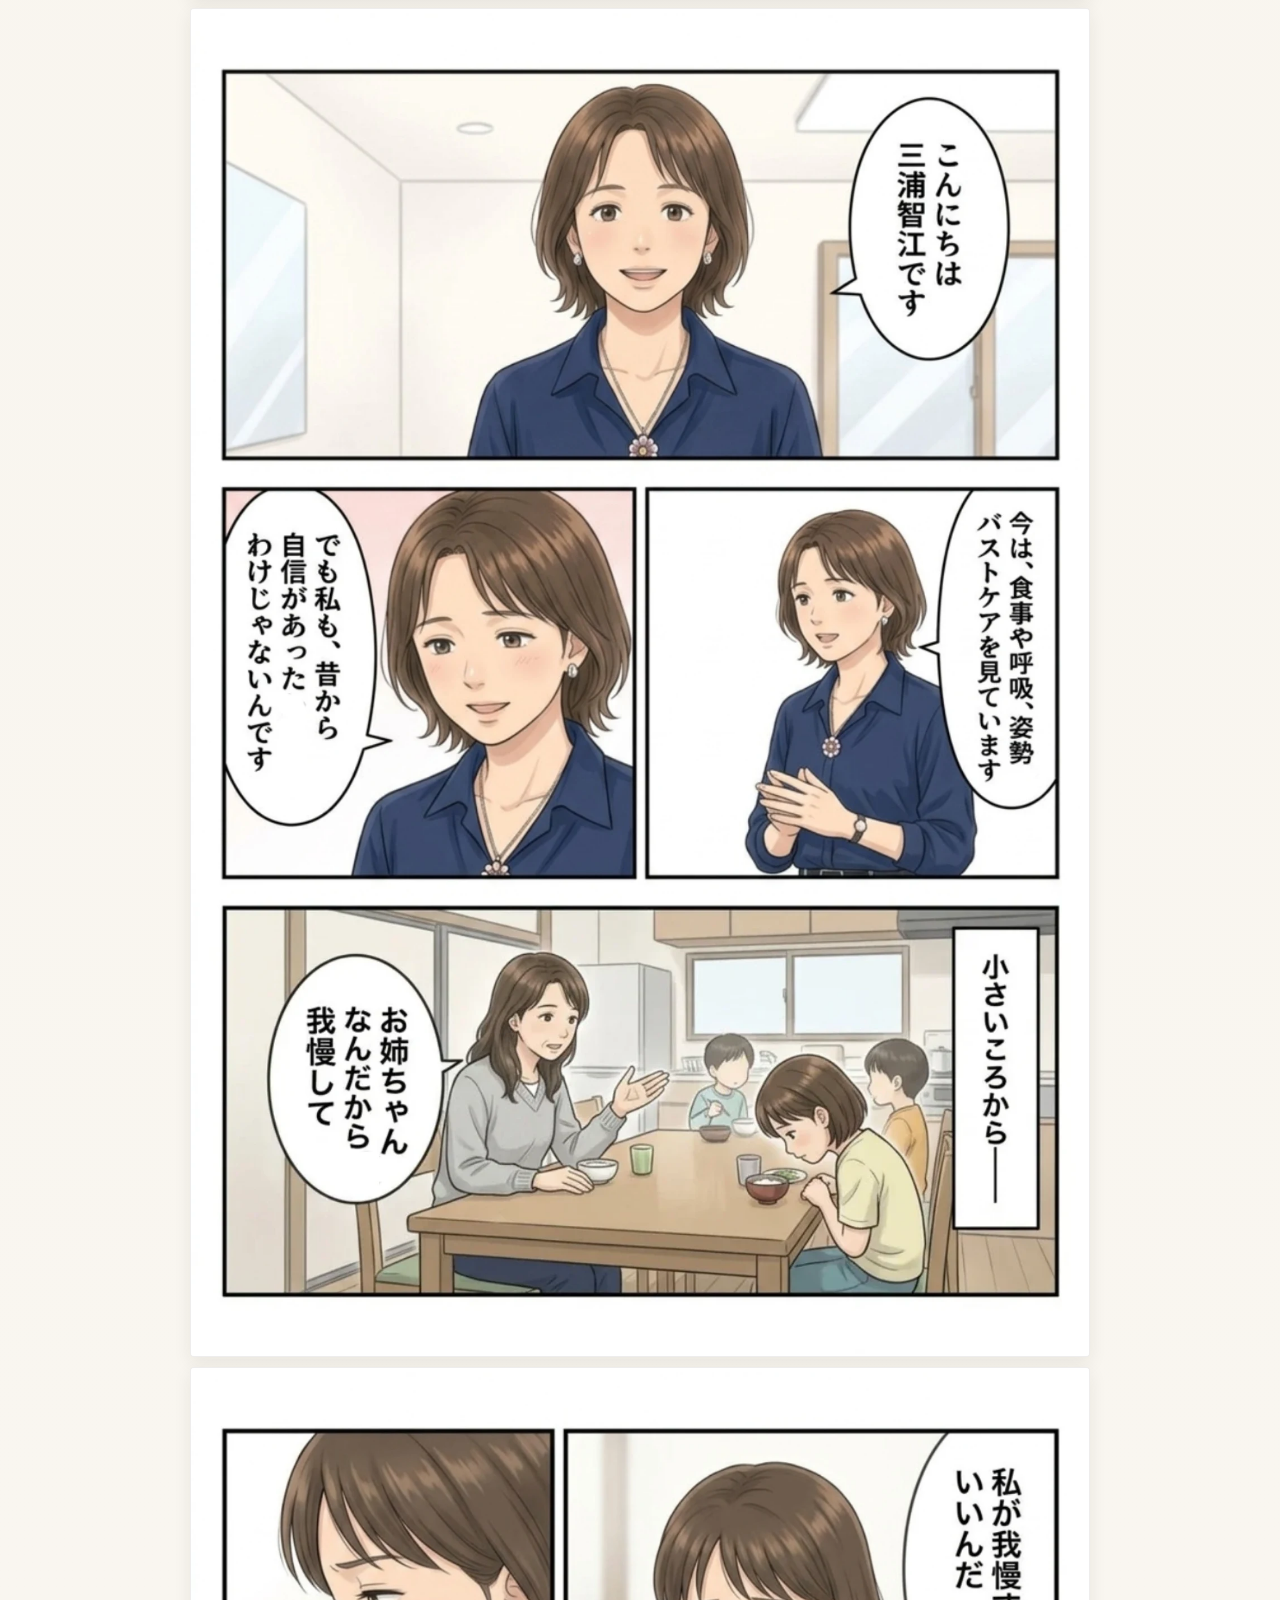
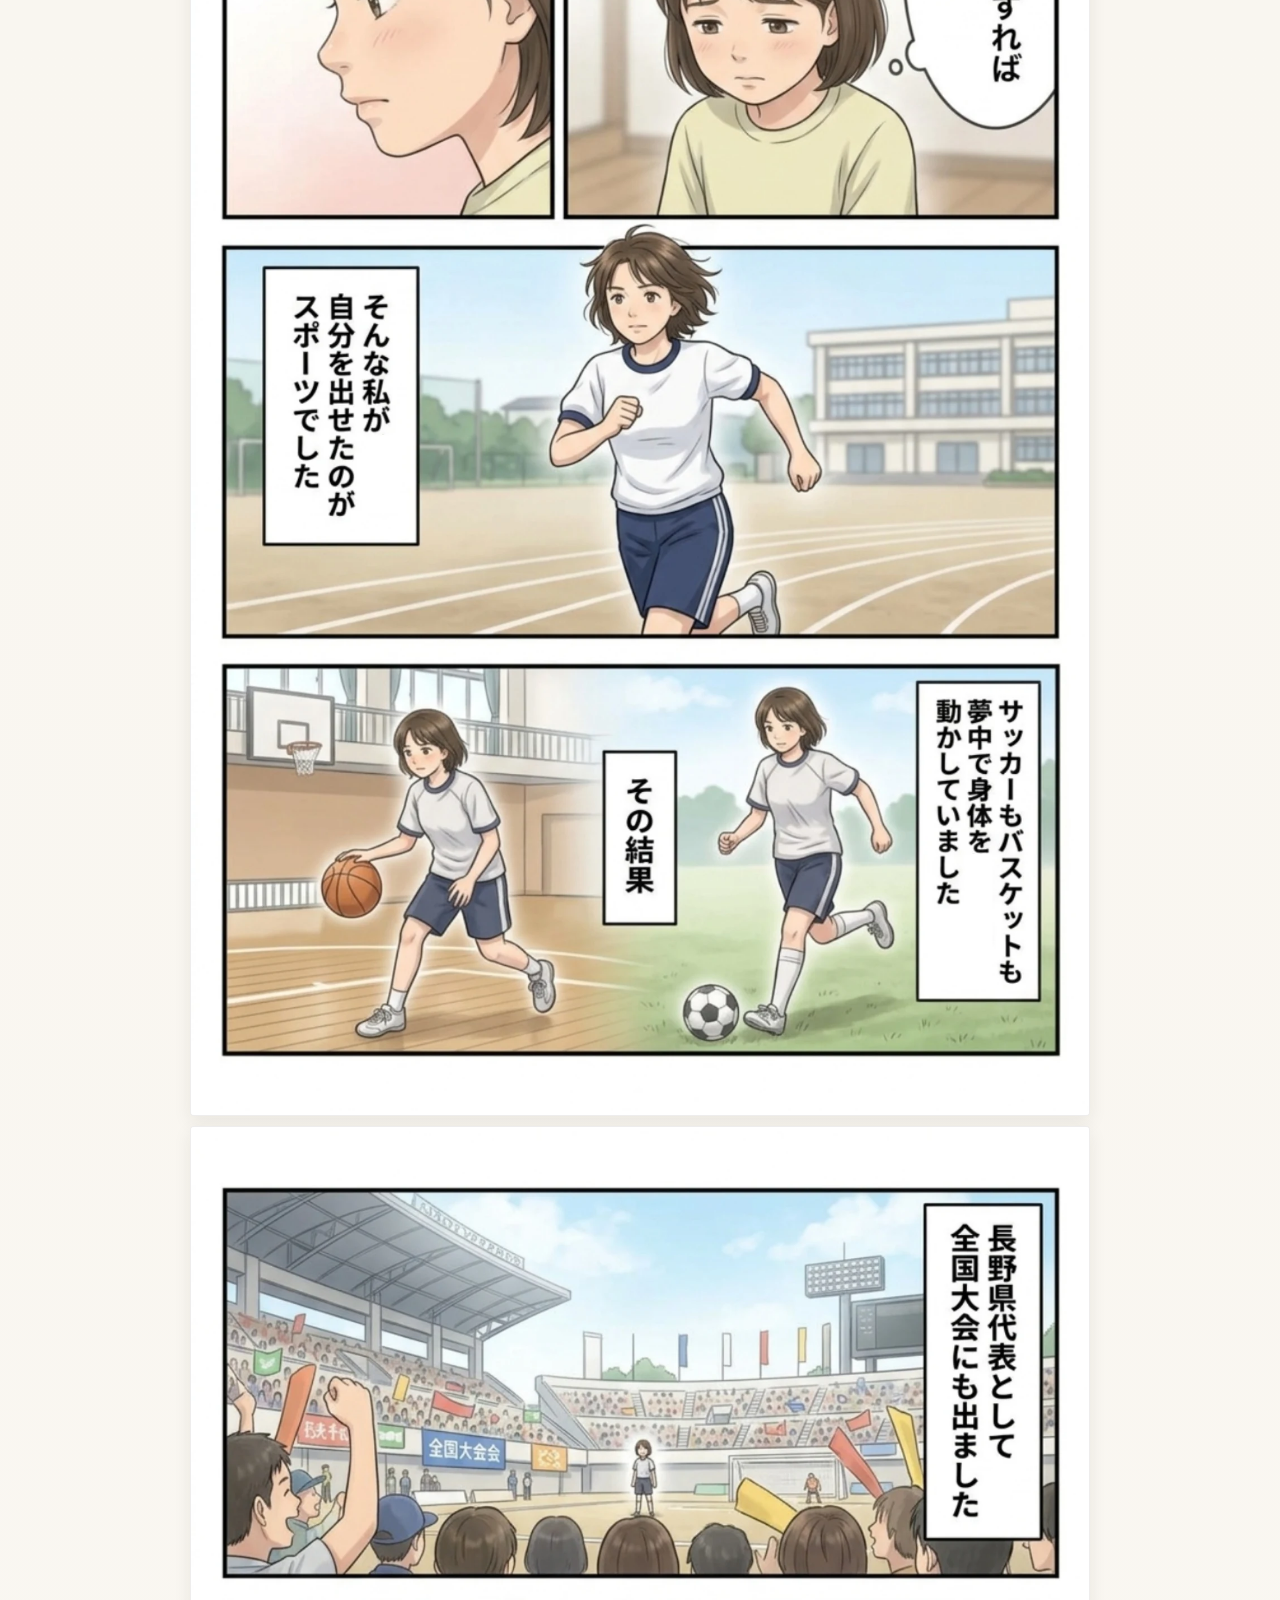
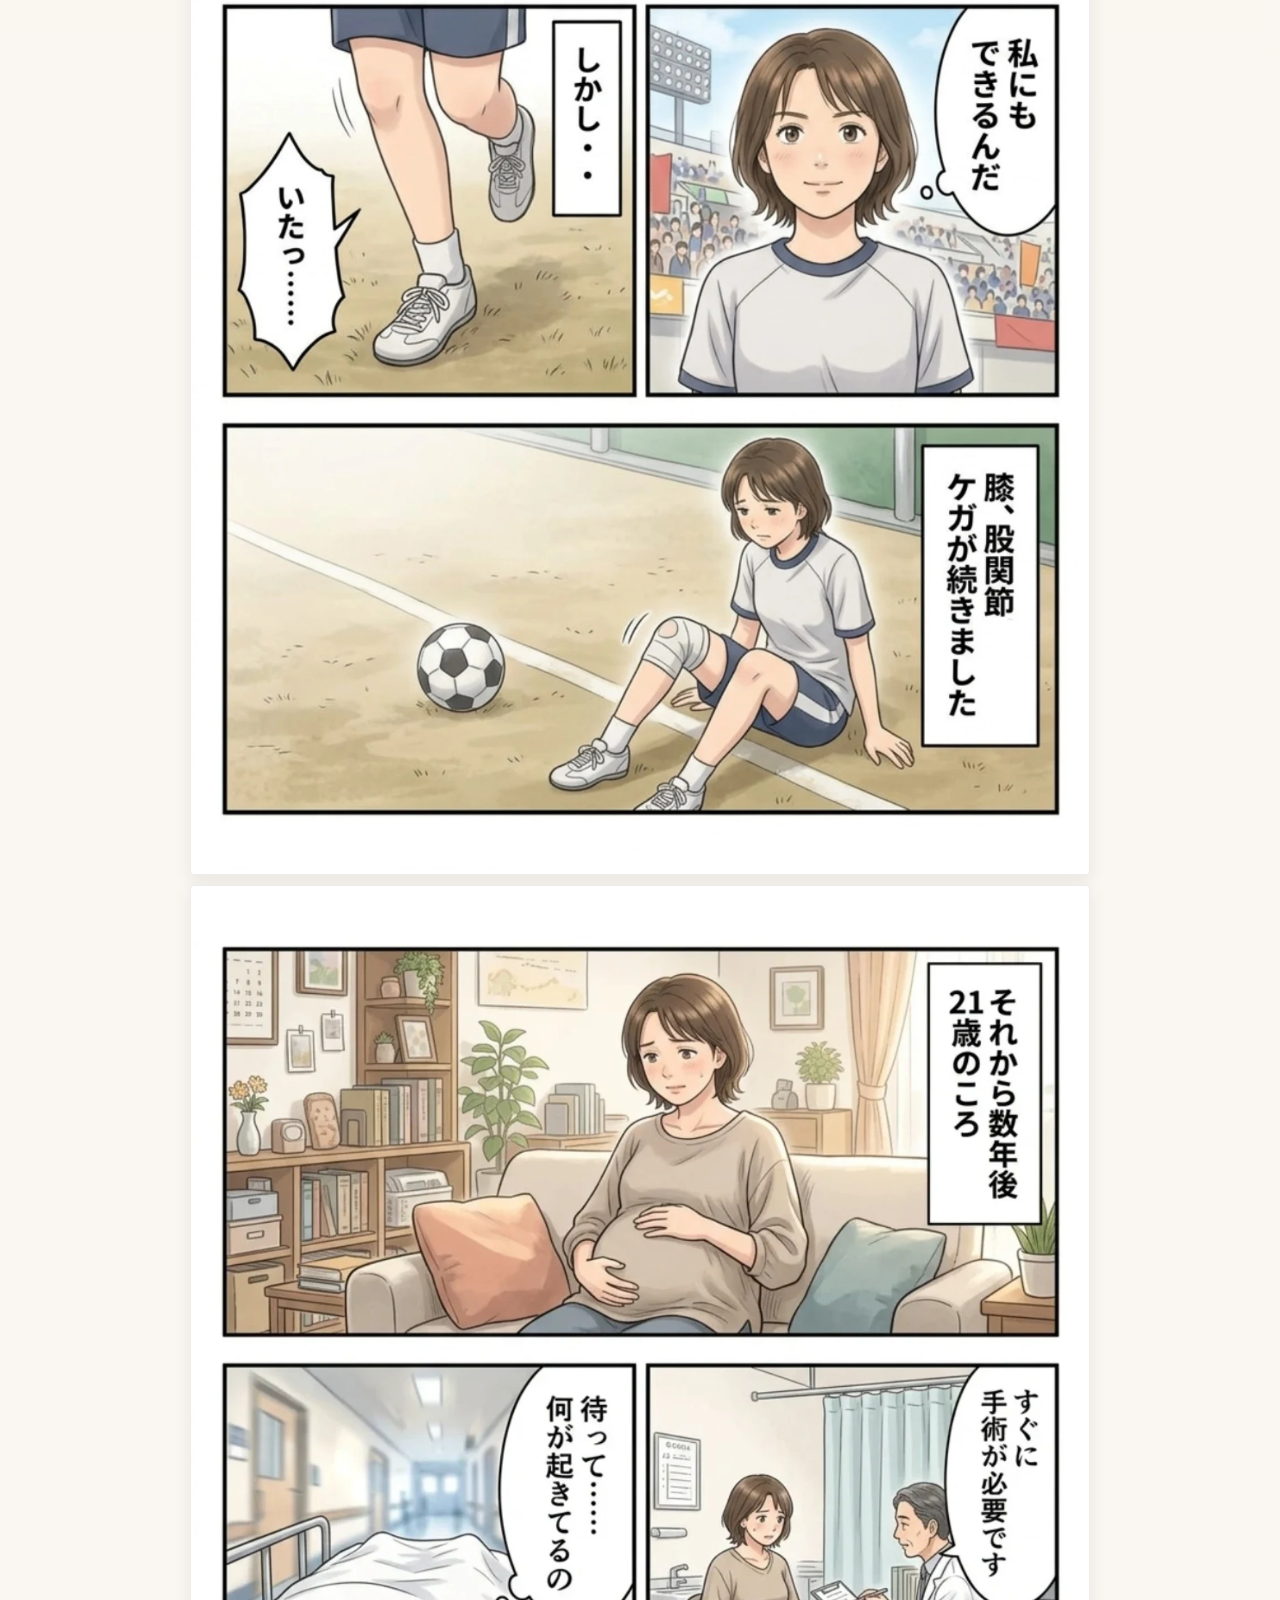
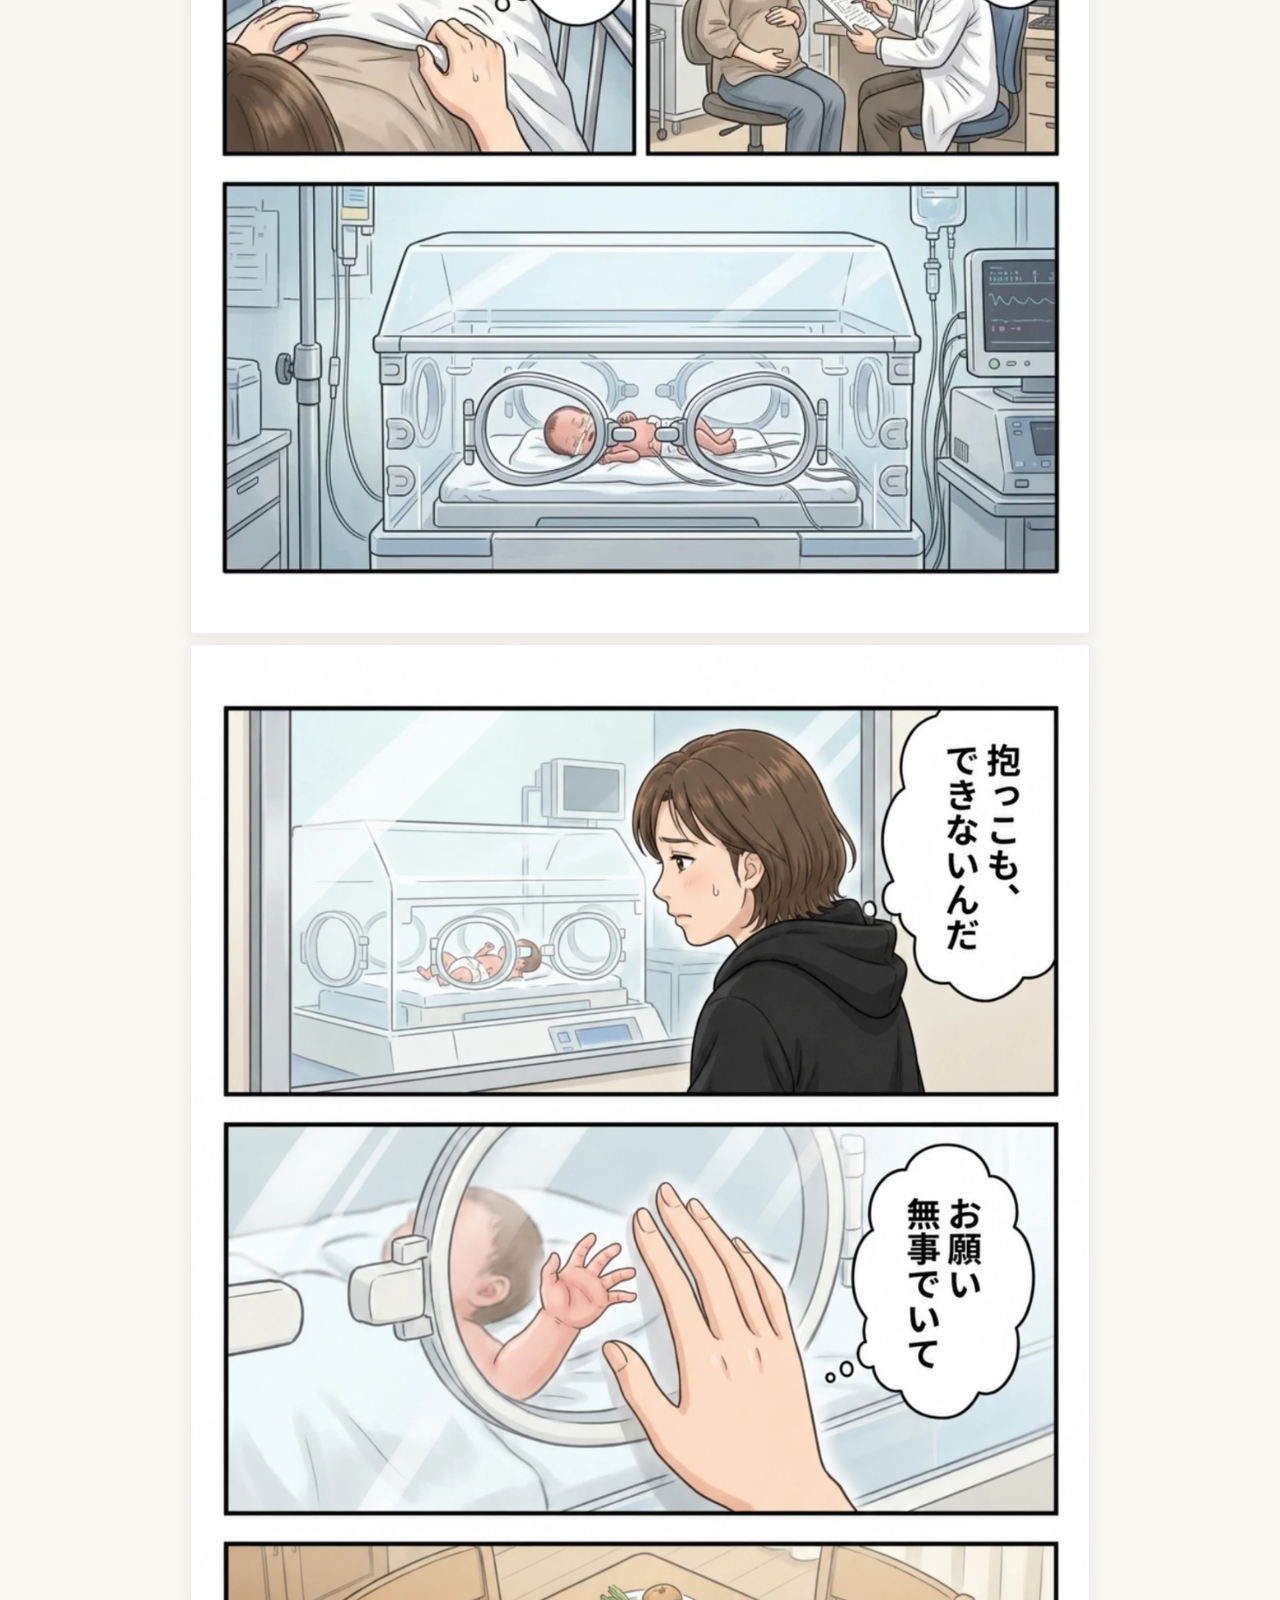
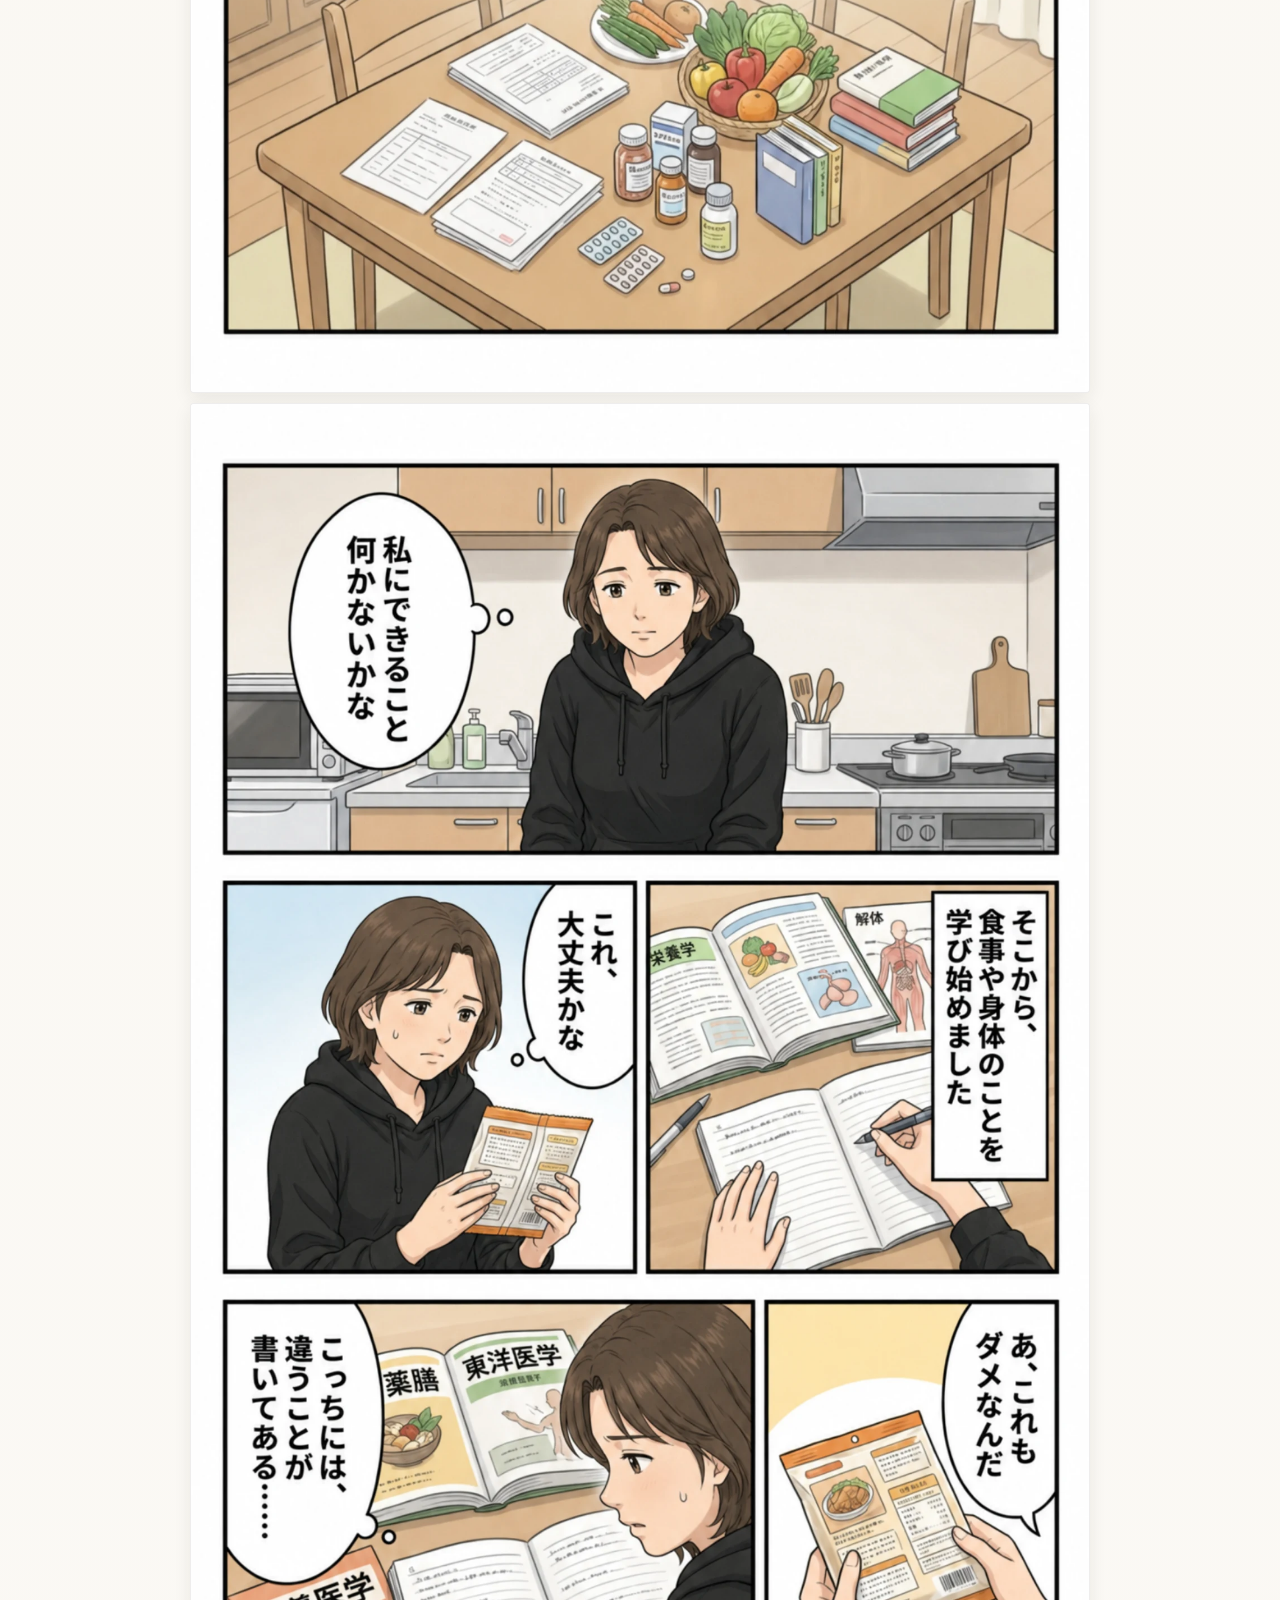
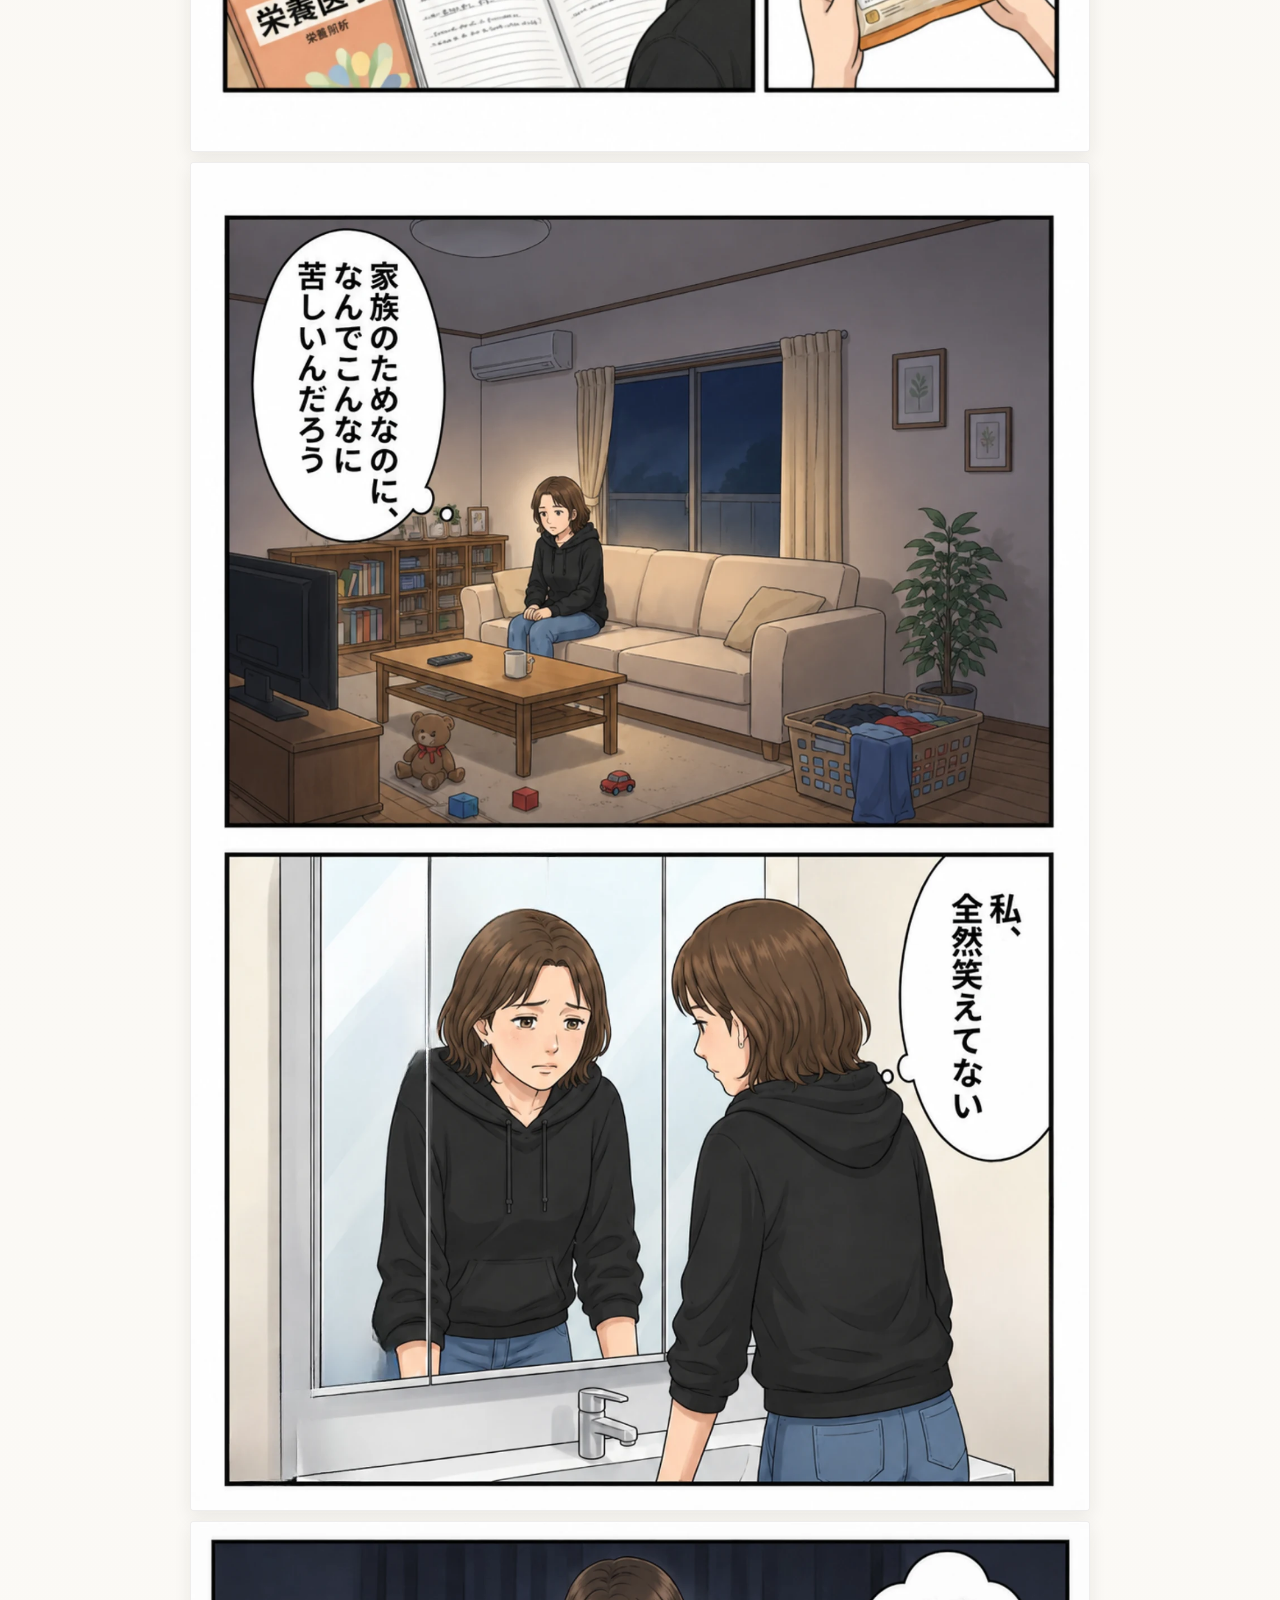
==== commit 4e7870af: "Update post-manga message copy" ====
--- a/index.html
+++ b/index.html
@@ -32,7 +32,7 @@
         </p>
         <p class="cta-price-note">特別関係者割引</p>
       </div>
-      <a class="cta-button" href="https://forms.gle/sVYeaseKCCPewdq59" target="_blank" rel="noopener" data-track="cta-click" data-cta-position="top">日程を選んで申し込む</a>
+      <a class="cta-button" href="https://vermillion-halva-753769.netlify.app/" target="_blank" rel="noopener" data-track="cta-click" data-cta-position="top">日程を選んで申し込む</a>
       <p class="cta-form-note">フォーム内で参加日を選択してください。</p>
     </section>
 
@@ -61,12 +61,11 @@
     </section>
 
     <section class="message-card" aria-label="セミナー案内メッセージ">
-      <p class="message-eyebrow">漫画を読み終えたあなたへ</p>
-      <p class="message-lead">「もう若くないから」と、自分を終わらせなくていい。</p>
+      <p class="message-lead">「もう若くないから」と、諦めないでください。</p>
       <h2>女性の美しさを取り戻す<br>もう一度、私を好きになる120分</h2>
       <p>食事・姿勢・呼吸・バストケアを通して、今の自分を整えていく時間です。</p>
       <p>好きな服を着る。笑顔で写真に写る。自分の身体をもう一度、大事に見つめる。</p>
-      <p>年齢と戦うのではなく、これからの自分を整えていく一歩として、まずは120分のセミナーでお会いしましょう。</p>
+      <p>年齢と戦うのではなく、これからの自分を整えていく一歩として、<br>まずは120分のセミナーでお会いしましょう。</p>
     </section>
 
     <section id="final-cta" class="closing-card" aria-label="最終案内">
@@ -87,7 +86,7 @@
         <span class="price-arrow" aria-hidden="true">→</span>
         <span>特別価格 1,000円</span>
       </p>
-      <a class="cta-button" href="https://forms.gle/v7WgNsRoRgQMCJrC7" target="_blank" rel="noopener" data-track="cta-click" data-cta-position="bottom">日程を選んで申し込む</a>
+      <a class="cta-button" href="https://vermillion-halva-753769.netlify.app/?s=2" target="_blank" rel="noopener" data-track="cta-click" data-cta-position="bottom">日程を選んで申し込む</a>
       <p class="closing-text">フォーム内で参加日を選択してください。</p>
     </section>
   </main>
